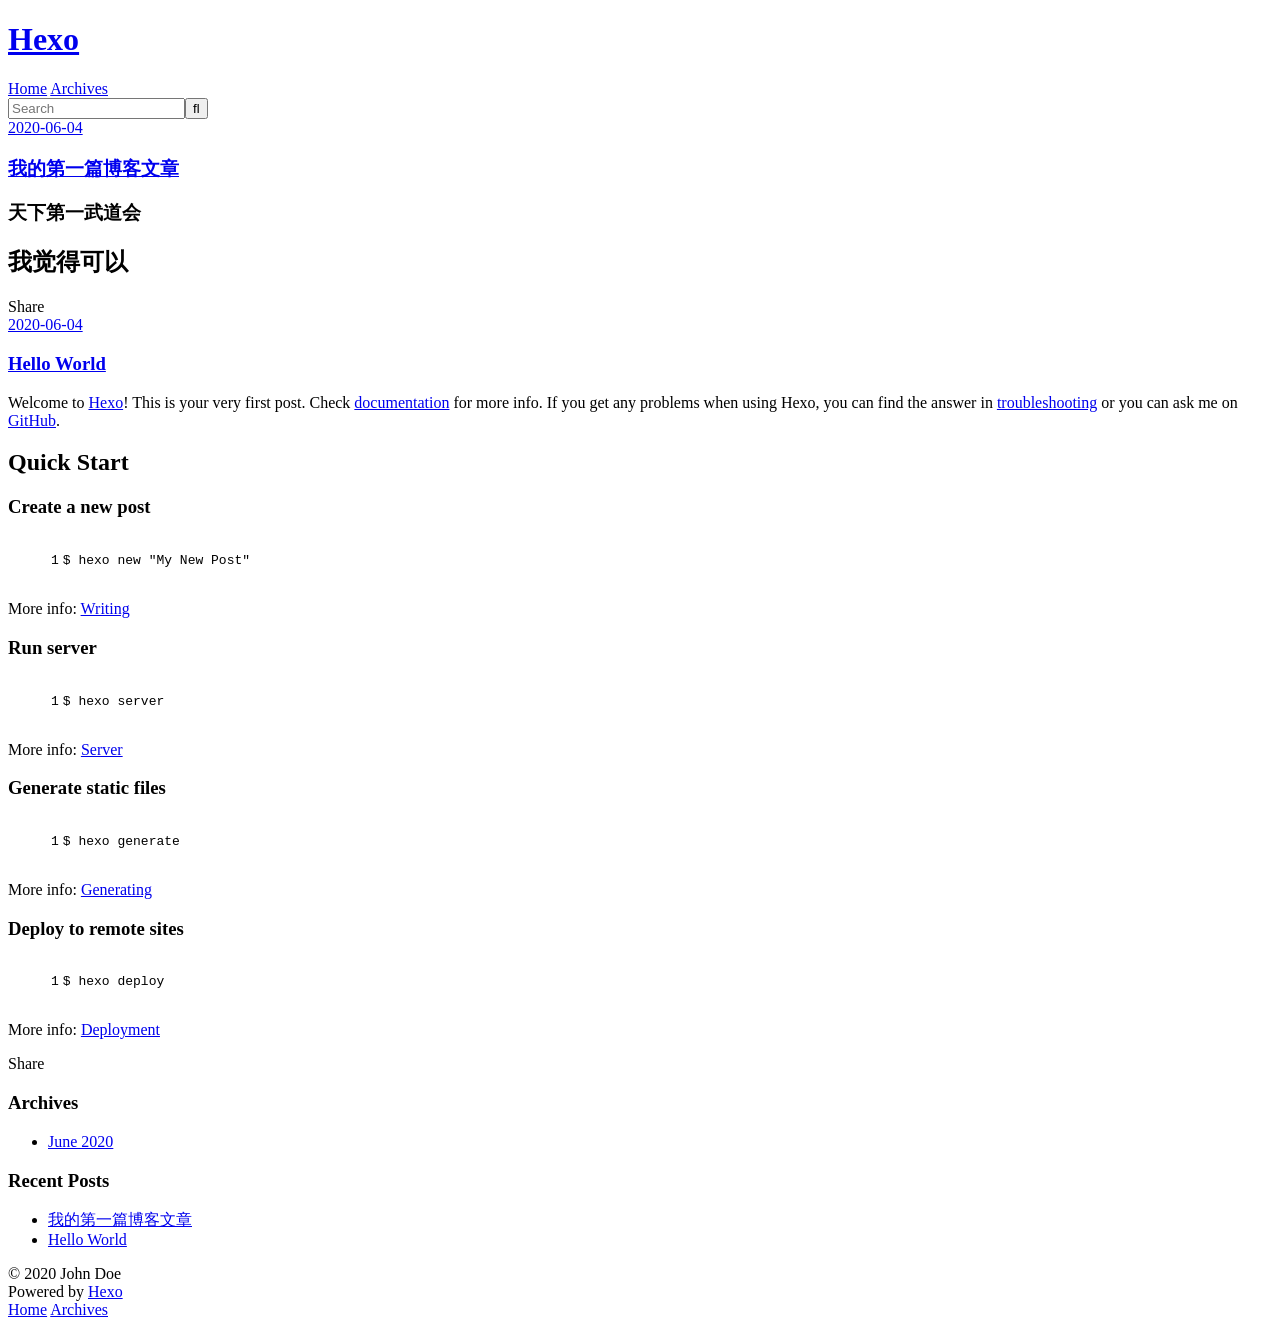
==== index.html @ d15d6da2 "Site updated: 2020-06-04 18:27:49" ====
<!DOCTYPE html>
<html>
<head>
  <meta charset="utf-8">
  

  
  <title>Hexo</title>
  <meta name="viewport" content="width=device-width, initial-scale=1, maximum-scale=1">
  <meta property="og:type" content="website">
<meta property="og:title" content="Hexo">
<meta property="og:url" content="http://yoursite.com/index.html">
<meta property="og:site_name" content="Hexo">
<meta property="og:locale" content="en_US">
<meta property="article:author" content="John Doe">
<meta name="twitter:card" content="summary">
  
    <link rel="alternate" href="/atom.xml" title="Hexo" type="application/atom+xml">
  
  
    <link rel="icon" href="/favicon.png">
  
  
    <link href="//fonts.googleapis.com/css?family=Source+Code+Pro" rel="stylesheet" type="text/css">
  
  
<link rel="stylesheet" href="/css/style.css">

<meta name="generator" content="Hexo 4.2.1"></head>

<body>
  <div id="container">
    <div id="wrap">
      <header id="header">
  <div id="banner"></div>
  <div id="header-outer" class="outer">
    <div id="header-title" class="inner">
      <h1 id="logo-wrap">
        <a href="/" id="logo">Hexo</a>
      </h1>
      
    </div>
    <div id="header-inner" class="inner">
      <nav id="main-nav">
        <a id="main-nav-toggle" class="nav-icon"></a>
        
          <a class="main-nav-link" href="/">Home</a>
        
          <a class="main-nav-link" href="/archives">Archives</a>
        
      </nav>
      <nav id="sub-nav">
        
          <a id="nav-rss-link" class="nav-icon" href="/atom.xml" title="RSS Feed"></a>
        
        <a id="nav-search-btn" class="nav-icon" title="Search"></a>
      </nav>
      <div id="search-form-wrap">
        <form action="//google.com/search" method="get" accept-charset="UTF-8" class="search-form"><input type="search" name="q" class="search-form-input" placeholder="Search"><button type="submit" class="search-form-submit">&#xF002;</button><input type="hidden" name="sitesearch" value="http://yoursite.com"></form>
      </div>
    </div>
  </div>
</header>
      <div class="outer">
        <section id="main">
  
    <article id="post-我的第一篇博客文章" class="article article-type-post" itemscope itemprop="blogPost">
  <div class="article-meta">
    <a href="/2020/06/04/%E6%88%91%E7%9A%84%E7%AC%AC%E4%B8%80%E7%AF%87%E5%8D%9A%E5%AE%A2%E6%96%87%E7%AB%A0/" class="article-date">
  <time datetime="2020-06-04T09:34:56.000Z" itemprop="datePublished">2020-06-04</time>
</a>
    
  </div>
  <div class="article-inner">
    
    
      <header class="article-header">
        
  
    <h1 itemprop="name">
      <a class="article-title" href="/2020/06/04/%E6%88%91%E7%9A%84%E7%AC%AC%E4%B8%80%E7%AF%87%E5%8D%9A%E5%AE%A2%E6%96%87%E7%AB%A0/">我的第一篇博客文章</a>
    </h1>
  

      </header>
    
    <div class="article-entry" itemprop="articleBody">
      
        <h1 id="天下第一武道会"><a href="#天下第一武道会" class="headerlink" title="天下第一武道会"></a>天下第一武道会</h1><h2 id="我觉得可以"><a href="#我觉得可以" class="headerlink" title="我觉得可以"></a>我觉得可以</h2>
      
    </div>
    <footer class="article-footer">
      <a data-url="http://yoursite.com/2020/06/04/%E6%88%91%E7%9A%84%E7%AC%AC%E4%B8%80%E7%AF%87%E5%8D%9A%E5%AE%A2%E6%96%87%E7%AB%A0/" data-id="ckb0mxwdn0001dcvs4l7x3q02" class="article-share-link">Share</a>
      
      
    </footer>
  </div>
  
</article>


  
    <article id="post-hello-world" class="article article-type-post" itemscope itemprop="blogPost">
  <div class="article-meta">
    <a href="/2020/06/04/hello-world/" class="article-date">
  <time datetime="2020-06-04T09:26:59.121Z" itemprop="datePublished">2020-06-04</time>
</a>
    
  </div>
  <div class="article-inner">
    
    
      <header class="article-header">
        
  
    <h1 itemprop="name">
      <a class="article-title" href="/2020/06/04/hello-world/">Hello World</a>
    </h1>
  

      </header>
    
    <div class="article-entry" itemprop="articleBody">
      
        <p>Welcome to <a href="https://hexo.io/" target="_blank" rel="noopener">Hexo</a>! This is your very first post. Check <a href="https://hexo.io/docs/" target="_blank" rel="noopener">documentation</a> for more info. If you get any problems when using Hexo, you can find the answer in <a href="https://hexo.io/docs/troubleshooting.html" target="_blank" rel="noopener">troubleshooting</a> or you can ask me on <a href="https://github.com/hexojs/hexo/issues" target="_blank" rel="noopener">GitHub</a>.</p>
<h2 id="Quick-Start"><a href="#Quick-Start" class="headerlink" title="Quick Start"></a>Quick Start</h2><h3 id="Create-a-new-post"><a href="#Create-a-new-post" class="headerlink" title="Create a new post"></a>Create a new post</h3><figure class="highlight bash"><table><tr><td class="gutter"><pre><span class="line">1</span><br></pre></td><td class="code"><pre><span class="line">$ hexo new <span class="string">"My New Post"</span></span><br></pre></td></tr></table></figure>

<p>More info: <a href="https://hexo.io/docs/writing.html" target="_blank" rel="noopener">Writing</a></p>
<h3 id="Run-server"><a href="#Run-server" class="headerlink" title="Run server"></a>Run server</h3><figure class="highlight bash"><table><tr><td class="gutter"><pre><span class="line">1</span><br></pre></td><td class="code"><pre><span class="line">$ hexo server</span><br></pre></td></tr></table></figure>

<p>More info: <a href="https://hexo.io/docs/server.html" target="_blank" rel="noopener">Server</a></p>
<h3 id="Generate-static-files"><a href="#Generate-static-files" class="headerlink" title="Generate static files"></a>Generate static files</h3><figure class="highlight bash"><table><tr><td class="gutter"><pre><span class="line">1</span><br></pre></td><td class="code"><pre><span class="line">$ hexo generate</span><br></pre></td></tr></table></figure>

<p>More info: <a href="https://hexo.io/docs/generating.html" target="_blank" rel="noopener">Generating</a></p>
<h3 id="Deploy-to-remote-sites"><a href="#Deploy-to-remote-sites" class="headerlink" title="Deploy to remote sites"></a>Deploy to remote sites</h3><figure class="highlight bash"><table><tr><td class="gutter"><pre><span class="line">1</span><br></pre></td><td class="code"><pre><span class="line">$ hexo deploy</span><br></pre></td></tr></table></figure>

<p>More info: <a href="https://hexo.io/docs/one-command-deployment.html" target="_blank" rel="noopener">Deployment</a></p>

      
    </div>
    <footer class="article-footer">
      <a data-url="http://yoursite.com/2020/06/04/hello-world/" data-id="ckb0mxwdi0000dcvsc9i67see" class="article-share-link">Share</a>
      
      
    </footer>
  </div>
  
</article>


  


</section>
        
          <aside id="sidebar">
  
    

  
    

  
    
  
    
  <div class="widget-wrap">
    <h3 class="widget-title">Archives</h3>
    <div class="widget">
      <ul class="archive-list"><li class="archive-list-item"><a class="archive-list-link" href="/archives/2020/06/">June 2020</a></li></ul>
    </div>
  </div>


  
    
  <div class="widget-wrap">
    <h3 class="widget-title">Recent Posts</h3>
    <div class="widget">
      <ul>
        
          <li>
            <a href="/2020/06/04/%E6%88%91%E7%9A%84%E7%AC%AC%E4%B8%80%E7%AF%87%E5%8D%9A%E5%AE%A2%E6%96%87%E7%AB%A0/">我的第一篇博客文章</a>
          </li>
        
          <li>
            <a href="/2020/06/04/hello-world/">Hello World</a>
          </li>
        
      </ul>
    </div>
  </div>

  
</aside>
        
      </div>
      <footer id="footer">
  
  <div class="outer">
    <div id="footer-info" class="inner">
      &copy; 2020 John Doe<br>
      Powered by <a href="http://hexo.io/" target="_blank">Hexo</a>
    </div>
  </div>
</footer>
    </div>
    <nav id="mobile-nav">
  
    <a href="/" class="mobile-nav-link">Home</a>
  
    <a href="/archives" class="mobile-nav-link">Archives</a>
  
</nav>
    

<script src="//ajax.googleapis.com/ajax/libs/jquery/2.0.3/jquery.min.js"></script>


  
<link rel="stylesheet" href="/fancybox/jquery.fancybox.css">

  
<script src="/fancybox/jquery.fancybox.pack.js"></script>




<script src="/js/script.js"></script>




  </div>
</body>
</html>
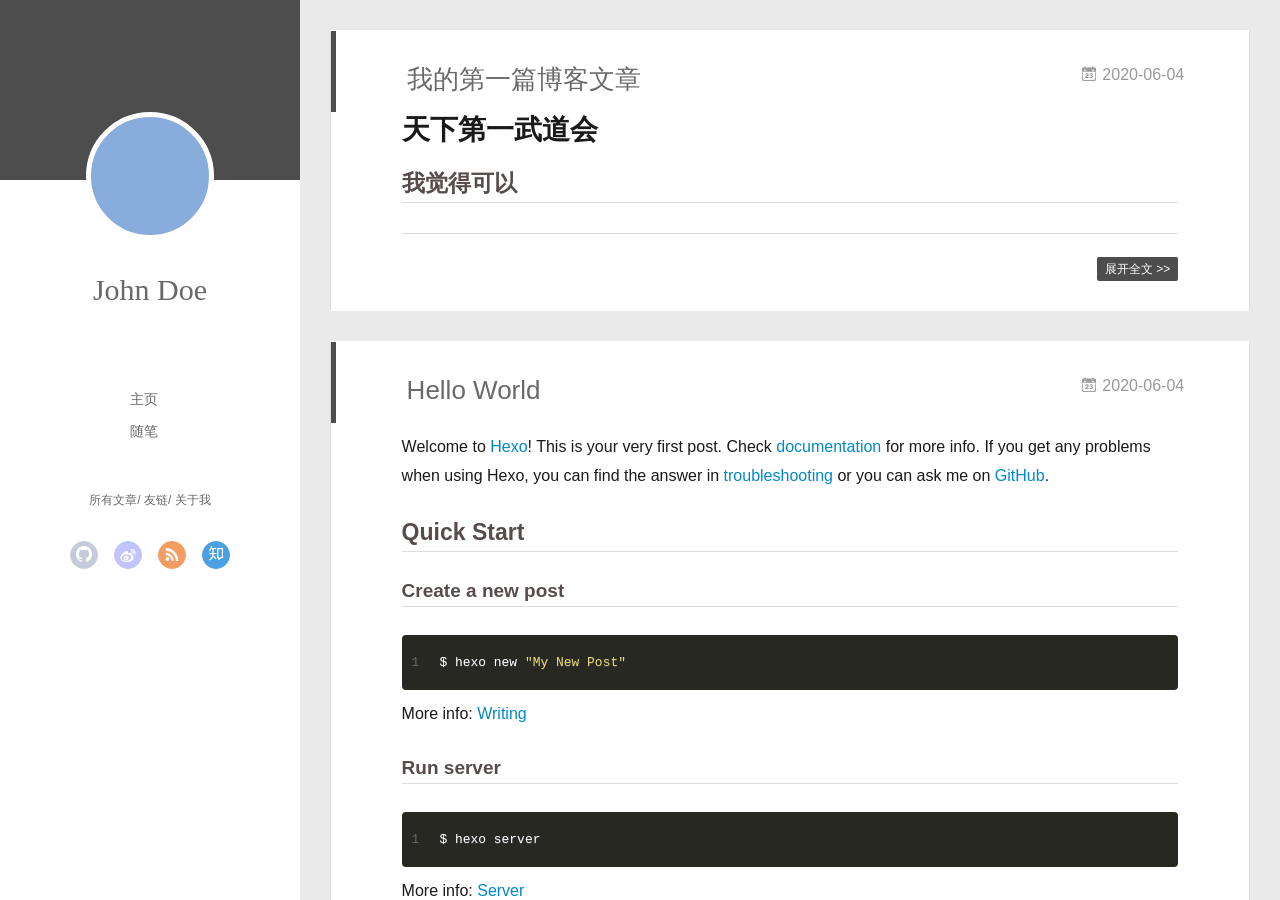
==== commit 0b10a349: "Site updated: 2020-06-04 21:15:07" ====
--- a/index.html
+++ b/index.html
@@ -3,8 +3,9 @@
 <head>
   <meta charset="utf-8">
   
-
-  
+  <meta name="renderer" content="webkit">
+  <meta http-equiv="X-UA-Compatible" content="IE=edge" >
+  <link rel="dns-prefetch" href="http://yoursite.com">
   <title>Hexo</title>
   <meta name="viewport" content="width=device-width, initial-scale=1, maximum-scale=1">
   <meta property="og:type" content="website">
@@ -15,64 +16,144 @@
 <meta property="article:author" content="John Doe">
 <meta name="twitter:card" content="summary">
   
-    <link rel="alternate" href="/atom.xml" title="Hexo" type="application/atom+xml">
+    <link rel="alternative" href="/atom.xml" title="Hexo" type="application/atom+xml">
   
   
     <link rel="icon" href="/favicon.png">
   
-  
-    <link href="//fonts.googleapis.com/css?family=Source+Code+Pro" rel="stylesheet" type="text/css">
-  
-  
-<link rel="stylesheet" href="/css/style.css">
+  <link rel="stylesheet" type="text/css" href="/./main.0cf68a.css">
+  <style type="text/css">
+  
+    #container.show {
+      background: linear-gradient(200deg,#a0cfe4,#e8c37e);
+    }
+  </style>
+  
+
+  
 
 <meta name="generator" content="Hexo 4.2.1"></head>
 
 <body>
-  <div id="container">
-    <div id="wrap">
-      <header id="header">
-  <div id="banner"></div>
-  <div id="header-outer" class="outer">
-    <div id="header-title" class="inner">
-      <h1 id="logo-wrap">
-        <a href="/" id="logo">Hexo</a>
-      </h1>
-      
-    </div>
-    <div id="header-inner" class="inner">
-      <nav id="main-nav">
-        <a id="main-nav-toggle" class="nav-icon"></a>
-        
-          <a class="main-nav-link" href="/">Home</a>
-        
-          <a class="main-nav-link" href="/archives">Archives</a>
-        
-      </nav>
-      <nav id="sub-nav">
-        
-          <a id="nav-rss-link" class="nav-icon" href="/atom.xml" title="RSS Feed"></a>
-        
-        <a id="nav-search-btn" class="nav-icon" title="Search"></a>
-      </nav>
-      <div id="search-form-wrap">
-        <form action="//google.com/search" method="get" accept-charset="UTF-8" class="search-form"><input type="search" name="q" class="search-form-input" placeholder="Search"><button type="submit" class="search-form-submit">&#xF002;</button><input type="hidden" name="sitesearch" value="http://yoursite.com"></form>
-      </div>
-    </div>
-  </div>
-</header>
-      <div class="outer">
-        <section id="main">
-  
-    <article id="post-我的第一篇博客文章" class="article article-type-post" itemscope itemprop="blogPost">
-  <div class="article-meta">
-    <a href="/2020/06/04/%E6%88%91%E7%9A%84%E7%AC%AC%E4%B8%80%E7%AF%87%E5%8D%9A%E5%AE%A2%E6%96%87%E7%AB%A0/" class="article-date">
-  <time datetime="2020-06-04T09:34:56.000Z" itemprop="datePublished">2020-06-04</time>
-</a>
-    
-  </div>
+  <div id="container" q-class="show:isCtnShow">
+    <canvas id="anm-canvas" class="anm-canvas"></canvas>
+    <div class="left-col" q-class="show:isShow">
+      
+<div class="overlay" style="background: #4d4d4d"></div>
+<div class="intrude-less">
+	<header id="header" class="inner">
+		<a href="/" class="profilepic">
+			<img src="" class="js-avatar">
+		</a>
+		<hgroup>
+		  <h1 class="header-author"><a href="/">John Doe</a></h1>
+		</hgroup>
+		
+
+		<nav class="header-menu">
+			<ul>
+			
+				<li><a href="/">主页</a></li>
+	        
+				<li><a href="/tags/%E9%9A%8F%E7%AC%94/">随笔</a></li>
+	        
+			</ul>
+		</nav>
+		<nav class="header-smart-menu">
+    		
+    			
+    			<a q-on="click: openSlider(e, 'innerArchive')" href="javascript:void(0)">所有文章</a>
+    			
+            
+    			
+    			<a q-on="click: openSlider(e, 'friends')" href="javascript:void(0)">友链</a>
+    			
+            
+    			
+    			<a q-on="click: openSlider(e, 'aboutme')" href="javascript:void(0)">关于我</a>
+    			
+            
+		</nav>
+		<nav class="header-nav">
+			<div class="social">
+				
+					<a class="github" target="_blank" href="#" title="github"><i class="icon-github"></i></a>
+		        
+					<a class="weibo" target="_blank" href="#" title="weibo"><i class="icon-weibo"></i></a>
+		        
+					<a class="rss" target="_blank" href="#" title="rss"><i class="icon-rss"></i></a>
+		        
+					<a class="zhihu" target="_blank" href="#" title="zhihu"><i class="icon-zhihu"></i></a>
+		        
+			</div>
+		</nav>
+	</header>		
+</div>
+
+    </div>
+    <div class="mid-col" q-class="show:isShow,hide:isShow|isFalse">
+      
+<nav id="mobile-nav">
+  	<div class="overlay js-overlay" style="background: #4d4d4d"></div>
+	<div class="btnctn js-mobile-btnctn">
+  		<div class="slider-trigger list" q-on="click: openSlider(e)"><i class="icon icon-sort"></i></div>
+	</div>
+	<div class="intrude-less">
+		<header id="header" class="inner">
+			<div class="profilepic">
+				<img src="" class="js-avatar">
+			</div>
+			<hgroup>
+			  <h1 class="header-author js-header-author">John Doe</h1>
+			</hgroup>
+			
+			
+			
+				
+			
+				
+			
+			
+			
+			<nav class="header-nav">
+				<div class="social">
+					
+						<a class="github" target="_blank" href="#" title="github"><i class="icon-github"></i></a>
+			        
+						<a class="weibo" target="_blank" href="#" title="weibo"><i class="icon-weibo"></i></a>
+			        
+						<a class="rss" target="_blank" href="#" title="rss"><i class="icon-rss"></i></a>
+			        
+						<a class="zhihu" target="_blank" href="#" title="zhihu"><i class="icon-zhihu"></i></a>
+			        
+				</div>
+			</nav>
+
+			<nav class="header-menu js-header-menu">
+				<ul style="width: 50%">
+				
+				
+					<li style="width: 50%"><a href="/">主页</a></li>
+		        
+					<li style="width: 50%"><a href="/tags/%E9%9A%8F%E7%AC%94/">随笔</a></li>
+		        
+				</ul>
+			</nav>
+		</header>				
+	</div>
+	<div class="mobile-mask" style="display:none" q-show="isShow"></div>
+</nav>
+
+      <div id="wrapper" class="body-wrap">
+        <div class="menu-l">
+          <div class="canvas-wrap">
+            <canvas data-colors="#eaeaea" data-sectionHeight="100" data-contentId="js-content" id="myCanvas1" class="anm-canvas"></canvas>
+          </div>
+          <div id="js-content" class="content-ll">
+            
+  
+    <article id="post-我的第一篇博客文章" class="article article-type-post  article-index" itemscope itemprop="blogPost">
   <div class="article-inner">
-    
     
       <header class="article-header">
         
@@ -82,33 +163,59 @@
     </h1>
   
 
+        
+        <a href="/2020/06/04/%E6%88%91%E7%9A%84%E7%AC%AC%E4%B8%80%E7%AF%87%E5%8D%9A%E5%AE%A2%E6%96%87%E7%AB%A0/" class="archive-article-date">
+  	<time datetime="2020-06-04T09:34:56.000Z" itemprop="datePublished"><i class="icon-calendar icon"></i>2020-06-04</time>
+</a>
+        
       </header>
     
     <div class="article-entry" itemprop="articleBody">
       
         <h1 id="天下第一武道会"><a href="#天下第一武道会" class="headerlink" title="天下第一武道会"></a>天下第一武道会</h1><h2 id="我觉得可以"><a href="#我觉得可以" class="headerlink" title="我觉得可以"></a>我觉得可以</h2>
       
-    </div>
-    <footer class="article-footer">
-      <a data-url="http://yoursite.com/2020/06/04/%E6%88%91%E7%9A%84%E7%AC%AC%E4%B8%80%E7%AF%87%E5%8D%9A%E5%AE%A2%E6%96%87%E7%AB%A0/" data-id="ckb0mxwdn0001dcvs4l7x3q02" class="article-share-link">Share</a>
-      
-      
-    </footer>
+
+      
+    </div>
+    <div class="article-info article-info-index">
+      
+      
+      
+
+      
+        <p class="article-more-link">
+          <a class="article-more-a" href="/2020/06/04/%E6%88%91%E7%9A%84%E7%AC%AC%E4%B8%80%E7%AF%87%E5%8D%9A%E5%AE%A2%E6%96%87%E7%AB%A0/">展开全文 >></a>
+        </p>
+      
+
+      
+      <div class="clearfix"></div>
+    </div>
   </div>
-  
 </article>
 
-
-  
-    <article id="post-hello-world" class="article article-type-post" itemscope itemprop="blogPost">
-  <div class="article-meta">
-    <a href="/2020/06/04/hello-world/" class="article-date">
-  <time datetime="2020-06-04T09:26:59.121Z" itemprop="datePublished">2020-06-04</time>
-</a>
-    
-  </div>
+<aside class="wrap-side-operation">
+    <div class="mod-side-operation">
+        
+        <div class="jump-container" id="js-jump-container" style="display:none;">
+            <a href="javascript:void(0)" class="mod-side-operation__jump-to-top">
+                <i class="icon-font icon-back"></i>
+            </a>
+            <div id="js-jump-plan-container" class="jump-plan-container" style="top: -11px;">
+                <i class="icon-font icon-plane jump-plane"></i>
+            </div>
+        </div>
+        
+        
+    </div>
+</aside>
+
+
+
+
+  
+    <article id="post-hello-world" class="article article-type-post  article-index" itemscope itemprop="blogPost">
   <div class="article-inner">
-    
     
       <header class="article-header">
         
@@ -118,6 +225,11 @@
     </h1>
   
 
+        
+        <a href="/2020/06/04/hello-world/" class="archive-article-date">
+  	<time datetime="2020-06-04T09:26:59.121Z" itemprop="datePublished"><i class="icon-calendar icon"></i>2020-06-04</time>
+</a>
+        
       </header>
     
     <div class="article-entry" itemprop="articleBody">
@@ -137,100 +249,292 @@
 <p>More info: <a href="https://hexo.io/docs/one-command-deployment.html" target="_blank" rel="noopener">Deployment</a></p>
 
       
-    </div>
-    <footer class="article-footer">
-      <a data-url="http://yoursite.com/2020/06/04/hello-world/" data-id="ckb0mxwdi0000dcvsc9i67see" class="article-share-link">Share</a>
-      
-      
-    </footer>
+
+      
+    </div>
+    <div class="article-info article-info-index">
+      
+      
+      
+
+      
+        <p class="article-more-link">
+          <a class="article-more-a" href="/2020/06/04/hello-world/">展开全文 >></a>
+        </p>
+      
+
+      
+      <div class="clearfix"></div>
+    </div>
   </div>
-  
 </article>
 
-
-  
-
-
-</section>
-        
-          <aside id="sidebar">
-  
-    
-
-  
-    
-
-  
-    
-  
-    
-  <div class="widget-wrap">
-    <h3 class="widget-title">Archives</h3>
-    <div class="widget">
-      <ul class="archive-list"><li class="archive-list-item"><a class="archive-list-link" href="/archives/2020/06/">June 2020</a></li></ul>
-    </div>
-  </div>
-
-
-  
-    
-  <div class="widget-wrap">
-    <h3 class="widget-title">Recent Posts</h3>
-    <div class="widget">
-      <ul>
-        
-          <li>
-            <a href="/2020/06/04/%E6%88%91%E7%9A%84%E7%AC%AC%E4%B8%80%E7%AF%87%E5%8D%9A%E5%AE%A2%E6%96%87%E7%AB%A0/">我的第一篇博客文章</a>
-          </li>
-        
-          <li>
-            <a href="/2020/06/04/hello-world/">Hello World</a>
-          </li>
-        
-      </ul>
-    </div>
-  </div>
-
-  
+<aside class="wrap-side-operation">
+    <div class="mod-side-operation">
+        
+        <div class="jump-container" id="js-jump-container" style="display:none;">
+            <a href="javascript:void(0)" class="mod-side-operation__jump-to-top">
+                <i class="icon-font icon-back"></i>
+            </a>
+            <div id="js-jump-plan-container" class="jump-plan-container" style="top: -11px;">
+                <i class="icon-font icon-plane jump-plane"></i>
+            </div>
+        </div>
+        
+        
+    </div>
 </aside>
-        
+
+
+
+
+  
+  
+
+
+          </div>
+        </div>
       </div>
       <footer id="footer">
-  
   <div class="outer">
-    <div id="footer-info" class="inner">
-      &copy; 2020 John Doe<br>
-      Powered by <a href="http://hexo.io/" target="_blank">Hexo</a>
+    <div id="footer-info">
+    	<div class="footer-left">
+    		&copy; 2020 John Doe
+    	</div>
+      	<div class="footer-right">
+      		<a href="http://hexo.io/" target="_blank">Hexo</a>  Theme <a href="https://github.com/litten/hexo-theme-yilia" target="_blank">Yilia</a> by Litten
+      	</div>
     </div>
   </div>
 </footer>
     </div>
-    <nav id="mobile-nav">
-  
-    <a href="/" class="mobile-nav-link">Home</a>
-  
-    <a href="/archives" class="mobile-nav-link">Archives</a>
-  
-</nav>
-    
-
-<script src="//ajax.googleapis.com/ajax/libs/jquery/2.0.3/jquery.min.js"></script>
-
-
-  
-<link rel="stylesheet" href="/fancybox/jquery.fancybox.css">
-
-  
-<script src="/fancybox/jquery.fancybox.pack.js"></script>
-
-
-
-
-<script src="/js/script.js"></script>
-
-
-
-
+    <script>
+	var yiliaConfig = {
+		mathjax: false,
+		isHome: true,
+		isPost: false,
+		isArchive: false,
+		isTag: false,
+		isCategory: false,
+		open_in_new: false,
+		toc_hide_index: true,
+		root: "/",
+		innerArchive: true,
+		showTags: false
+	}
+</script>
+
+<script>!function(t){function n(e){if(r[e])return r[e].exports;var i=r[e]={exports:{},id:e,loaded:!1};return t[e].call(i.exports,i,i.exports,n),i.loaded=!0,i.exports}var r={};n.m=t,n.c=r,n.p="./",n(0)}([function(t,n,r){r(195),t.exports=r(191)},function(t,n,r){var e=r(3),i=r(52),o=r(27),u=r(28),c=r(53),f="prototype",a=function(t,n,r){var s,l,h,v,p=t&a.F,d=t&a.G,y=t&a.S,g=t&a.P,b=t&a.B,m=d?e:y?e[n]||(e[n]={}):(e[n]||{})[f],x=d?i:i[n]||(i[n]={}),w=x[f]||(x[f]={});d&&(r=n);for(s in r)l=!p&&m&&void 0!==m[s],h=(l?m:r)[s],v=b&&l?c(h,e):g&&"function"==typeof h?c(Function.call,h):h,m&&u(m,s,h,t&a.U),x[s]!=h&&o(x,s,v),g&&w[s]!=h&&(w[s]=h)};e.core=i,a.F=1,a.G=2,a.S=4,a.P=8,a.B=16,a.W=32,a.U=64,a.R=128,t.exports=a},function(t,n,r){var e=r(6);t.exports=function(t){if(!e(t))throw TypeError(t+" is not an object!");return t}},function(t,n){var r=t.exports="undefined"!=typeof window&&window.Math==Math?window:"undefined"!=typeof self&&self.Math==Math?self:Function("return this")();"number"==typeof __g&&(__g=r)},function(t,n){t.exports=function(t){try{return!!t()}catch(t){return!0}}},function(t,n){var r=t.exports="undefined"!=typeof window&&window.Math==Math?window:"undefined"!=typeof self&&self.Math==Math?self:Function("return this")();"number"==typeof __g&&(__g=r)},function(t,n){t.exports=function(t){return"object"==typeof t?null!==t:"function"==typeof t}},function(t,n,r){var e=r(126)("wks"),i=r(76),o=r(3).Symbol,u="function"==typeof o;(t.exports=function(t){return e[t]||(e[t]=u&&o[t]||(u?o:i)("Symbol."+t))}).store=e},function(t,n){var r={}.hasOwnProperty;t.exports=function(t,n){return r.call(t,n)}},function(t,n,r){var e=r(94),i=r(33);t.exports=function(t){return e(i(t))}},function(t,n,r){t.exports=!r(4)(function(){return 7!=Object.defineProperty({},"a",{get:function(){return 7}}).a})},function(t,n,r){var e=r(2),i=r(167),o=r(50),u=Object.defineProperty;n.f=r(10)?Object.defineProperty:function(t,n,r){if(e(t),n=o(n,!0),e(r),i)try{return u(t,n,r)}catch(t){}if("get"in r||"set"in r)throw TypeError("Accessors not supported!");return"value"in r&&(t[n]=r.value),t}},function(t,n,r){t.exports=!r(18)(function(){return 7!=Object.defineProperty({},"a",{get:function(){return 7}}).a})},function(t,n,r){var e=r(14),i=r(22);t.exports=r(12)?function(t,n,r){return e.f(t,n,i(1,r))}:function(t,n,r){return t[n]=r,t}},function(t,n,r){var e=r(20),i=r(58),o=r(42),u=Object.defineProperty;n.f=r(12)?Object.defineProperty:function(t,n,r){if(e(t),n=o(n,!0),e(r),i)try{return u(t,n,r)}catch(t){}if("get"in r||"set"in r)throw TypeError("Accessors not supported!");return"value"in r&&(t[n]=r.value),t}},function(t,n,r){var e=r(40)("wks"),i=r(23),o=r(5).Symbol,u="function"==typeof o;(t.exports=function(t){return e[t]||(e[t]=u&&o[t]||(u?o:i)("Symbol."+t))}).store=e},function(t,n,r){var e=r(67),i=Math.min;t.exports=function(t){return t>0?i(e(t),9007199254740991):0}},function(t,n,r){var e=r(46);t.exports=function(t){return Object(e(t))}},function(t,n){t.exports=function(t){try{return!!t()}catch(t){return!0}}},function(t,n,r){var e=r(63),i=r(34);t.exports=Object.keys||function(t){return e(t,i)}},function(t,n,r){var e=r(21);t.exports=function(t){if(!e(t))throw TypeError(t+" is not an object!");return t}},function(t,n){t.exports=function(t){return"object"==typeof t?null!==t:"function"==typeof t}},function(t,n){t.exports=function(t,n){return{enumerable:!(1&t),configurable:!(2&t),writable:!(4&t),value:n}}},function(t,n){var r=0,e=Math.random();t.exports=function(t){return"Symbol(".concat(void 0===t?"":t,")_",(++r+e).toString(36))}},function(t,n){var r={}.hasOwnProperty;t.exports=function(t,n){return r.call(t,n)}},function(t,n){var r=t.exports={version:"2.4.0"};"number"==typeof __e&&(__e=r)},function(t,n){t.exports=function(t){if("function"!=typeof t)throw TypeError(t+" is not a function!");return t}},function(t,n,r){var e=r(11),i=r(66);t.exports=r(10)?function(t,n,r){return e.f(t,n,i(1,r))}:function(t,n,r){return t[n]=r,t}},function(t,n,r){var e=r(3),i=r(27),o=r(24),u=r(76)("src"),c="toString",f=Function[c],a=(""+f).split(c);r(52).inspectSource=function(t){return f.call(t)},(t.exports=function(t,n,r,c){var f="function"==typeof r;f&&(o(r,"name")||i(r,"name",n)),t[n]!==r&&(f&&(o(r,u)||i(r,u,t[n]?""+t[n]:a.join(String(n)))),t===e?t[n]=r:c?t[n]?t[n]=r:i(t,n,r):(delete t[n],i(t,n,r)))})(Function.prototype,c,function(){return"function"==typeof this&&this[u]||f.call(this)})},function(t,n,r){var e=r(1),i=r(4),o=r(46),u=function(t,n,r,e){var i=String(o(t)),u="<"+n;return""!==r&&(u+=" "+r+'="'+String(e).replace(/"/g,"&quot;")+'"'),u+">"+i+"</"+n+">"};t.exports=function(t,n){var r={};r[t]=n(u),e(e.P+e.F*i(function(){var n=""[t]('"');return n!==n.toLowerCase()||n.split('"').length>3}),"String",r)}},function(t,n,r){var e=r(115),i=r(46);t.exports=function(t){return e(i(t))}},function(t,n,r){var e=r(116),i=r(66),o=r(30),u=r(50),c=r(24),f=r(167),a=Object.getOwnPropertyDescriptor;n.f=r(10)?a:function(t,n){if(t=o(t),n=u(n,!0),f)try{return a(t,n)}catch(t){}if(c(t,n))return i(!e.f.call(t,n),t[n])}},function(t,n,r){var e=r(24),i=r(17),o=r(145)("IE_PROTO"),u=Object.prototype;t.exports=Object.getPrototypeOf||function(t){return t=i(t),e(t,o)?t[o]:"function"==typeof t.constructor&&t instanceof t.constructor?t.constructor.prototype:t instanceof Object?u:null}},function(t,n){t.exports=function(t){if(void 0==t)throw TypeError("Can't call method on  "+t);return t}},function(t,n){t.exports="constructor,hasOwnProperty,isPrototypeOf,propertyIsEnumerable,toLocaleString,toString,valueOf".split(",")},function(t,n){t.exports={}},function(t,n){t.exports=!0},function(t,n){n.f={}.propertyIsEnumerable},function(t,n,r){var e=r(14).f,i=r(8),o=r(15)("toStringTag");t.exports=function(t,n,r){t&&!i(t=r?t:t.prototype,o)&&e(t,o,{configurable:!0,value:n})}},function(t,n,r){var e=r(40)("keys"),i=r(23);t.exports=function(t){return e[t]||(e[t]=i(t))}},function(t,n,r){var e=r(5),i="__core-js_shared__",o=e[i]||(e[i]={});t.exports=function(t){return o[t]||(o[t]={})}},function(t,n){var r=Math.ceil,e=Math.floor;t.exports=function(t){return isNaN(t=+t)?0:(t>0?e:r)(t)}},function(t,n,r){var e=r(21);t.exports=function(t,n){if(!e(t))return t;var r,i;if(n&&"function"==typeof(r=t.toString)&&!e(i=r.call(t)))return i;if("function"==typeof(r=t.valueOf)&&!e(i=r.call(t)))return i;if(!n&&"function"==typeof(r=t.toString)&&!e(i=r.call(t)))return i;throw TypeError("Can't convert object to primitive value")}},function(t,n,r){var e=r(5),i=r(25),o=r(36),u=r(44),c=r(14).f;t.exports=function(t){var n=i.Symbol||(i.Symbol=o?{}:e.Symbol||{});"_"==t.charAt(0)||t in n||c(n,t,{value:u.f(t)})}},function(t,n,r){n.f=r(15)},function(t,n){var r={}.toString;t.exports=function(t){return r.call(t).slice(8,-1)}},function(t,n){t.exports=function(t){if(void 0==t)throw TypeError("Can't call method on  "+t);return t}},function(t,n,r){var e=r(4);t.exports=function(t,n){return!!t&&e(function(){n?t.call(null,function(){},1):t.call(null)})}},function(t,n,r){var e=r(53),i=r(115),o=r(17),u=r(16),c=r(203);t.exports=function(t,n){var r=1==t,f=2==t,a=3==t,s=4==t,l=6==t,h=5==t||l,v=n||c;return function(n,c,p){for(var d,y,g=o(n),b=i(g),m=e(c,p,3),x=u(b.length),w=0,S=r?v(n,x):f?v(n,0):void 0;x>w;w++)if((h||w in b)&&(d=b[w],y=m(d,w,g),t))if(r)S[w]=y;else if(y)switch(t){case 3:return!0;case 5:return d;case 6:return w;case 2:S.push(d)}else if(s)return!1;return l?-1:a||s?s:S}}},function(t,n,r){var e=r(1),i=r(52),o=r(4);t.exports=function(t,n){var r=(i.Object||{})[t]||Object[t],u={};u[t]=n(r),e(e.S+e.F*o(function(){r(1)}),"Object",u)}},function(t,n,r){var e=r(6);t.exports=function(t,n){if(!e(t))return t;var r,i;if(n&&"function"==typeof(r=t.toString)&&!e(i=r.call(t)))return i;if("function"==typeof(r=t.valueOf)&&!e(i=r.call(t)))return i;if(!n&&"function"==typeof(r=t.toString)&&!e(i=r.call(t)))return i;throw TypeError("Can't convert object to primitive value")}},function(t,n,r){var e=r(5),i=r(25),o=r(91),u=r(13),c="prototype",f=function(t,n,r){var a,s,l,h=t&f.F,v=t&f.G,p=t&f.S,d=t&f.P,y=t&f.B,g=t&f.W,b=v?i:i[n]||(i[n]={}),m=b[c],x=v?e:p?e[n]:(e[n]||{})[c];v&&(r=n);for(a in r)(s=!h&&x&&void 0!==x[a])&&a in b||(l=s?x[a]:r[a],b[a]=v&&"function"!=typeof x[a]?r[a]:y&&s?o(l,e):g&&x[a]==l?function(t){var n=function(n,r,e){if(this instanceof t){switch(arguments.length){case 0:return new t;case 1:return new t(n);case 2:return new t(n,r)}return new t(n,r,e)}return t.apply(this,arguments)};return n[c]=t[c],n}(l):d&&"function"==typeof l?o(Function.call,l):l,d&&((b.virtual||(b.virtual={}))[a]=l,t&f.R&&m&&!m[a]&&u(m,a,l)))};f.F=1,f.G=2,f.S=4,f.P=8,f.B=16,f.W=32,f.U=64,f.R=128,t.exports=f},function(t,n){var r=t.exports={version:"2.4.0"};"number"==typeof __e&&(__e=r)},function(t,n,r){var e=r(26);t.exports=function(t,n,r){if(e(t),void 0===n)return t;switch(r){case 1:return function(r){return t.call(n,r)};case 2:return function(r,e){return t.call(n,r,e)};case 3:return function(r,e,i){return t.call(n,r,e,i)}}return function(){return t.apply(n,arguments)}}},function(t,n,r){var e=r(183),i=r(1),o=r(126)("metadata"),u=o.store||(o.store=new(r(186))),c=function(t,n,r){var i=u.get(t);if(!i){if(!r)return;u.set(t,i=new e)}var o=i.get(n);if(!o){if(!r)return;i.set(n,o=new e)}return o},f=function(t,n,r){var e=c(n,r,!1);return void 0!==e&&e.has(t)},a=function(t,n,r){var e=c(n,r,!1);return void 0===e?void 0:e.get(t)},s=function(t,n,r,e){c(r,e,!0).set(t,n)},l=function(t,n){var r=c(t,n,!1),e=[];return r&&r.forEach(function(t,n){e.push(n)}),e},h=function(t){return void 0===t||"symbol"==typeof t?t:String(t)},v=function(t){i(i.S,"Reflect",t)};t.exports={store:u,map:c,has:f,get:a,set:s,keys:l,key:h,exp:v}},function(t,n,r){"use strict";if(r(10)){var e=r(69),i=r(3),o=r(4),u=r(1),c=r(127),f=r(152),a=r(53),s=r(68),l=r(66),h=r(27),v=r(73),p=r(67),d=r(16),y=r(75),g=r(50),b=r(24),m=r(180),x=r(114),w=r(6),S=r(17),_=r(137),O=r(70),E=r(32),P=r(71).f,j=r(154),F=r(76),M=r(7),A=r(48),N=r(117),T=r(146),I=r(155),k=r(80),L=r(123),R=r(74),C=r(130),D=r(160),U=r(11),W=r(31),G=U.f,B=W.f,V=i.RangeError,z=i.TypeError,q=i.Uint8Array,K="ArrayBuffer",J="Shared"+K,Y="BYTES_PER_ELEMENT",H="prototype",$=Array[H],X=f.ArrayBuffer,Q=f.DataView,Z=A(0),tt=A(2),nt=A(3),rt=A(4),et=A(5),it=A(6),ot=N(!0),ut=N(!1),ct=I.values,ft=I.keys,at=I.entries,st=$.lastIndexOf,lt=$.reduce,ht=$.reduceRight,vt=$.join,pt=$.sort,dt=$.slice,yt=$.toString,gt=$.toLocaleString,bt=M("iterator"),mt=M("toStringTag"),xt=F("typed_constructor"),wt=F("def_constructor"),St=c.CONSTR,_t=c.TYPED,Ot=c.VIEW,Et="Wrong length!",Pt=A(1,function(t,n){return Tt(T(t,t[wt]),n)}),jt=o(function(){return 1===new q(new Uint16Array([1]).buffer)[0]}),Ft=!!q&&!!q[H].set&&o(function(){new q(1).set({})}),Mt=function(t,n){if(void 0===t)throw z(Et);var r=+t,e=d(t);if(n&&!m(r,e))throw V(Et);return e},At=function(t,n){var r=p(t);if(r<0||r%n)throw V("Wrong offset!");return r},Nt=function(t){if(w(t)&&_t in t)return t;throw z(t+" is not a typed array!")},Tt=function(t,n){if(!(w(t)&&xt in t))throw z("It is not a typed array constructor!");return new t(n)},It=function(t,n){return kt(T(t,t[wt]),n)},kt=function(t,n){for(var r=0,e=n.length,i=Tt(t,e);e>r;)i[r]=n[r++];return i},Lt=function(t,n,r){G(t,n,{get:function(){return this._d[r]}})},Rt=function(t){var n,r,e,i,o,u,c=S(t),f=arguments.length,s=f>1?arguments[1]:void 0,l=void 0!==s,h=j(c);if(void 0!=h&&!_(h)){for(u=h.call(c),e=[],n=0;!(o=u.next()).done;n++)e.push(o.value);c=e}for(l&&f>2&&(s=a(s,arguments[2],2)),n=0,r=d(c.length),i=Tt(this,r);r>n;n++)i[n]=l?s(c[n],n):c[n];return i},Ct=function(){for(var t=0,n=arguments.length,r=Tt(this,n);n>t;)r[t]=arguments[t++];return r},Dt=!!q&&o(function(){gt.call(new q(1))}),Ut=function(){return gt.apply(Dt?dt.call(Nt(this)):Nt(this),arguments)},Wt={copyWithin:function(t,n){return D.call(Nt(this),t,n,arguments.length>2?arguments[2]:void 0)},every:function(t){return rt(Nt(this),t,arguments.length>1?arguments[1]:void 0)},fill:function(t){return C.apply(Nt(this),arguments)},filter:function(t){return It(this,tt(Nt(this),t,arguments.length>1?arguments[1]:void 0))},find:function(t){return et(Nt(this),t,arguments.length>1?arguments[1]:void 0)},findIndex:function(t){return it(Nt(this),t,arguments.length>1?arguments[1]:void 0)},forEach:function(t){Z(Nt(this),t,arguments.length>1?arguments[1]:void 0)},indexOf:function(t){return ut(Nt(this),t,arguments.length>1?arguments[1]:void 0)},includes:function(t){return ot(Nt(this),t,arguments.length>1?arguments[1]:void 0)},join:function(t){return vt.apply(Nt(this),arguments)},lastIndexOf:function(t){return st.apply(Nt(this),arguments)},map:function(t){return Pt(Nt(this),t,arguments.length>1?arguments[1]:void 0)},reduce:function(t){return lt.apply(Nt(this),arguments)},reduceRight:function(t){return ht.apply(Nt(this),arguments)},reverse:function(){for(var t,n=this,r=Nt(n).length,e=Math.floor(r/2),i=0;i<e;)t=n[i],n[i++]=n[--r],n[r]=t;return n},some:function(t){return nt(Nt(this),t,arguments.length>1?arguments[1]:void 0)},sort:function(t){return pt.call(Nt(this),t)},subarray:function(t,n){var r=Nt(this),e=r.length,i=y(t,e);return new(T(r,r[wt]))(r.buffer,r.byteOffset+i*r.BYTES_PER_ELEMENT,d((void 0===n?e:y(n,e))-i))}},Gt=function(t,n){return It(this,dt.call(Nt(this),t,n))},Bt=function(t){Nt(this);var n=At(arguments[1],1),r=this.length,e=S(t),i=d(e.length),o=0;if(i+n>r)throw V(Et);for(;o<i;)this[n+o]=e[o++]},Vt={entries:function(){return at.call(Nt(this))},keys:function(){return ft.call(Nt(this))},values:function(){return ct.call(Nt(this))}},zt=function(t,n){return w(t)&&t[_t]&&"symbol"!=typeof n&&n in t&&String(+n)==String(n)},qt=function(t,n){return zt(t,n=g(n,!0))?l(2,t[n]):B(t,n)},Kt=function(t,n,r){return!(zt(t,n=g(n,!0))&&w(r)&&b(r,"value"))||b(r,"get")||b(r,"set")||r.configurable||b(r,"writable")&&!r.writable||b(r,"enumerable")&&!r.enumerable?G(t,n,r):(t[n]=r.value,t)};St||(W.f=qt,U.f=Kt),u(u.S+u.F*!St,"Object",{getOwnPropertyDescriptor:qt,defineProperty:Kt}),o(function(){yt.call({})})&&(yt=gt=function(){return vt.call(this)});var Jt=v({},Wt);v(Jt,Vt),h(Jt,bt,Vt.values),v(Jt,{slice:Gt,set:Bt,constructor:function(){},toString:yt,toLocaleString:Ut}),Lt(Jt,"buffer","b"),Lt(Jt,"byteOffset","o"),Lt(Jt,"byteLength","l"),Lt(Jt,"length","e"),G(Jt,mt,{get:function(){return this[_t]}}),t.exports=function(t,n,r,f){f=!!f;var a=t+(f?"Clamped":"")+"Array",l="Uint8Array"!=a,v="get"+t,p="set"+t,y=i[a],g=y||{},b=y&&E(y),m=!y||!c.ABV,S={},_=y&&y[H],j=function(t,r){var e=t._d;return e.v[v](r*n+e.o,jt)},F=function(t,r,e){var i=t._d;f&&(e=(e=Math.round(e))<0?0:e>255?255:255&e),i.v[p](r*n+i.o,e,jt)},M=function(t,n){G(t,n,{get:function(){return j(this,n)},set:function(t){return F(this,n,t)},enumerable:!0})};m?(y=r(function(t,r,e,i){s(t,y,a,"_d");var o,u,c,f,l=0,v=0;if(w(r)){if(!(r instanceof X||(f=x(r))==K||f==J))return _t in r?kt(y,r):Rt.call(y,r);o=r,v=At(e,n);var p=r.byteLength;if(void 0===i){if(p%n)throw V(Et);if((u=p-v)<0)throw V(Et)}else if((u=d(i)*n)+v>p)throw V(Et);c=u/n}else c=Mt(r,!0),u=c*n,o=new X(u);for(h(t,"_d",{b:o,o:v,l:u,e:c,v:new Q(o)});l<c;)M(t,l++)}),_=y[H]=O(Jt),h(_,"constructor",y)):L(function(t){new y(null),new y(t)},!0)||(y=r(function(t,r,e,i){s(t,y,a);var o;return w(r)?r instanceof X||(o=x(r))==K||o==J?void 0!==i?new g(r,At(e,n),i):void 0!==e?new g(r,At(e,n)):new g(r):_t in r?kt(y,r):Rt.call(y,r):new g(Mt(r,l))}),Z(b!==Function.prototype?P(g).concat(P(b)):P(g),function(t){t in y||h(y,t,g[t])}),y[H]=_,e||(_.constructor=y));var A=_[bt],N=!!A&&("values"==A.name||void 0==A.name),T=Vt.values;h(y,xt,!0),h(_,_t,a),h(_,Ot,!0),h(_,wt,y),(f?new y(1)[mt]==a:mt in _)||G(_,mt,{get:function(){return a}}),S[a]=y,u(u.G+u.W+u.F*(y!=g),S),u(u.S,a,{BYTES_PER_ELEMENT:n,from:Rt,of:Ct}),Y in _||h(_,Y,n),u(u.P,a,Wt),R(a),u(u.P+u.F*Ft,a,{set:Bt}),u(u.P+u.F*!N,a,Vt),u(u.P+u.F*(_.toString!=yt),a,{toString:yt}),u(u.P+u.F*o(function(){new y(1).slice()}),a,{slice:Gt}),u(u.P+u.F*(o(function(){return[1,2].toLocaleString()!=new y([1,2]).toLocaleString()})||!o(function(){_.toLocaleString.call([1,2])})),a,{toLocaleString:Ut}),k[a]=N?A:T,e||N||h(_,bt,T)}}else t.exports=function(){}},function(t,n){var r={}.toString;t.exports=function(t){return r.call(t).slice(8,-1)}},function(t,n,r){var e=r(21),i=r(5).document,o=e(i)&&e(i.createElement);t.exports=function(t){return o?i.createElement(t):{}}},function(t,n,r){t.exports=!r(12)&&!r(18)(function(){return 7!=Object.defineProperty(r(57)("div"),"a",{get:function(){return 7}}).a})},function(t,n,r){"use strict";var e=r(36),i=r(51),o=r(64),u=r(13),c=r(8),f=r(35),a=r(96),s=r(38),l=r(103),h=r(15)("iterator"),v=!([].keys&&"next"in[].keys()),p="keys",d="values",y=function(){return this};t.exports=function(t,n,r,g,b,m,x){a(r,n,g);var w,S,_,O=function(t){if(!v&&t in F)return F[t];switch(t){case p:case d:return function(){return new r(this,t)}}return function(){return new r(this,t)}},E=n+" Iterator",P=b==d,j=!1,F=t.prototype,M=F[h]||F["@@iterator"]||b&&F[b],A=M||O(b),N=b?P?O("entries"):A:void 0,T="Array"==n?F.entries||M:M;if(T&&(_=l(T.call(new t)))!==Object.prototype&&(s(_,E,!0),e||c(_,h)||u(_,h,y)),P&&M&&M.name!==d&&(j=!0,A=function(){return M.call(this)}),e&&!x||!v&&!j&&F[h]||u(F,h,A),f[n]=A,f[E]=y,b)if(w={values:P?A:O(d),keys:m?A:O(p),entries:N},x)for(S in w)S in F||o(F,S,w[S]);else i(i.P+i.F*(v||j),n,w);return w}},function(t,n,r){var e=r(20),i=r(100),o=r(34),u=r(39)("IE_PROTO"),c=function(){},f="prototype",a=function(){var t,n=r(57)("iframe"),e=o.length;for(n.style.display="none",r(93).appendChild(n),n.src="javascript:",t=n.contentWindow.document,t.open(),t.write("<script>document.F=Object<\/script>"),t.close(),a=t.F;e--;)delete a[f][o[e]];return a()};t.exports=Object.create||function(t,n){var r;return null!==t?(c[f]=e(t),r=new c,c[f]=null,r[u]=t):r=a(),void 0===n?r:i(r,n)}},function(t,n,r){var e=r(63),i=r(34).concat("length","prototype");n.f=Object.getOwnPropertyNames||function(t){return e(t,i)}},function(t,n){n.f=Object.getOwnPropertySymbols},function(t,n,r){var e=r(8),i=r(9),o=r(90)(!1),u=r(39)("IE_PROTO");t.exports=function(t,n){var r,c=i(t),f=0,a=[];for(r in c)r!=u&&e(c,r)&&a.push(r);for(;n.length>f;)e(c,r=n[f++])&&(~o(a,r)||a.push(r));return a}},function(t,n,r){t.exports=r(13)},function(t,n,r){var e=r(76)("meta"),i=r(6),o=r(24),u=r(11).f,c=0,f=Object.isExtensible||function(){return!0},a=!r(4)(function(){return f(Object.preventExtensions({}))}),s=function(t){u(t,e,{value:{i:"O"+ ++c,w:{}}})},l=function(t,n){if(!i(t))return"symbol"==typeof t?t:("string"==typeof t?"S":"P")+t;if(!o(t,e)){if(!f(t))return"F";if(!n)return"E";s(t)}return t[e].i},h=function(t,n){if(!o(t,e)){if(!f(t))return!0;if(!n)return!1;s(t)}return t[e].w},v=function(t){return a&&p.NEED&&f(t)&&!o(t,e)&&s(t),t},p=t.exports={KEY:e,NEED:!1,fastKey:l,getWeak:h,onFreeze:v}},function(t,n){t.exports=function(t,n){return{enumerable:!(1&t),configurable:!(2&t),writable:!(4&t),value:n}}},function(t,n){var r=Math.ceil,e=Math.floor;t.exports=function(t){return isNaN(t=+t)?0:(t>0?e:r)(t)}},function(t,n){t.exports=function(t,n,r,e){if(!(t instanceof n)||void 0!==e&&e in t)throw TypeError(r+": incorrect invocation!");return t}},function(t,n){t.exports=!1},function(t,n,r){var e=r(2),i=r(173),o=r(133),u=r(145)("IE_PROTO"),c=function(){},f="prototype",a=function(){var t,n=r(132)("iframe"),e=o.length;for(n.style.display="none",r(135).appendChild(n),n.src="javascript:",t=n.contentWindow.document,t.open(),t.write("<script>document.F=Object<\/script>"),t.close(),a=t.F;e--;)delete a[f][o[e]];return a()};t.exports=Object.create||function(t,n){var r;return null!==t?(c[f]=e(t),r=new c,c[f]=null,r[u]=t):r=a(),void 0===n?r:i(r,n)}},function(t,n,r){var e=r(175),i=r(133).concat("length","prototype");n.f=Object.getOwnPropertyNames||function(t){return e(t,i)}},function(t,n,r){var e=r(175),i=r(133);t.exports=Object.keys||function(t){return e(t,i)}},function(t,n,r){var e=r(28);t.exports=function(t,n,r){for(var i in n)e(t,i,n[i],r);return t}},function(t,n,r){"use strict";var e=r(3),i=r(11),o=r(10),u=r(7)("species");t.exports=function(t){var n=e[t];o&&n&&!n[u]&&i.f(n,u,{configurable:!0,get:function(){return this}})}},function(t,n,r){var e=r(67),i=Math.max,o=Math.min;t.exports=function(t,n){return t=e(t),t<0?i(t+n,0):o(t,n)}},function(t,n){var r=0,e=Math.random();t.exports=function(t){return"Symbol(".concat(void 0===t?"":t,")_",(++r+e).toString(36))}},function(t,n,r){var e=r(33);t.exports=function(t){return Object(e(t))}},function(t,n,r){var e=r(7)("unscopables"),i=Array.prototype;void 0==i[e]&&r(27)(i,e,{}),t.exports=function(t){i[e][t]=!0}},function(t,n,r){var e=r(53),i=r(169),o=r(137),u=r(2),c=r(16),f=r(154),a={},s={},n=t.exports=function(t,n,r,l,h){var v,p,d,y,g=h?function(){return t}:f(t),b=e(r,l,n?2:1),m=0;if("function"!=typeof g)throw TypeError(t+" is not iterable!");if(o(g)){for(v=c(t.length);v>m;m++)if((y=n?b(u(p=t[m])[0],p[1]):b(t[m]))===a||y===s)return y}else for(d=g.call(t);!(p=d.next()).done;)if((y=i(d,b,p.value,n))===a||y===s)return y};n.BREAK=a,n.RETURN=s},function(t,n){t.exports={}},function(t,n,r){var e=r(11).f,i=r(24),o=r(7)("toStringTag");t.exports=function(t,n,r){t&&!i(t=r?t:t.prototype,o)&&e(t,o,{configurable:!0,value:n})}},function(t,n,r){var e=r(1),i=r(46),o=r(4),u=r(150),c="["+u+"]",f="​+",a=RegExp("^"+c+c+"*"),s=RegExp(c+c+"*$"),l=function(t,n,r){var i={},c=o(function(){return!!u[t]()||f[t]()!=f}),a=i[t]=c?n(h):u[t];r&&(i[r]=a),e(e.P+e.F*c,"String",i)},h=l.trim=function(t,n){return t=String(i(t)),1&n&&(t=t.replace(a,"")),2&n&&(t=t.replace(s,"")),t};t.exports=l},function(t,n,r){t.exports={default:r(86),__esModule:!0}},function(t,n,r){t.exports={default:r(87),__esModule:!0}},function(t,n,r){"use strict";function e(t){return t&&t.__esModule?t:{default:t}}n.__esModule=!0;var i=r(84),o=e(i),u=r(83),c=e(u),f="function"==typeof c.default&&"symbol"==typeof o.default?function(t){return typeof t}:function(t){return t&&"function"==typeof c.default&&t.constructor===c.default&&t!==c.default.prototype?"symbol":typeof t};n.default="function"==typeof c.default&&"symbol"===f(o.default)?function(t){return void 0===t?"undefined":f(t)}:function(t){return t&&"function"==typeof c.default&&t.constructor===c.default&&t!==c.default.prototype?"symbol":void 0===t?"undefined":f(t)}},function(t,n,r){r(110),r(108),r(111),r(112),t.exports=r(25).Symbol},function(t,n,r){r(109),r(113),t.exports=r(44).f("iterator")},function(t,n){t.exports=function(t){if("function"!=typeof t)throw TypeError(t+" is not a function!");return t}},function(t,n){t.exports=function(){}},function(t,n,r){var e=r(9),i=r(106),o=r(105);t.exports=function(t){return function(n,r,u){var c,f=e(n),a=i(f.length),s=o(u,a);if(t&&r!=r){for(;a>s;)if((c=f[s++])!=c)return!0}else for(;a>s;s++)if((t||s in f)&&f[s]===r)return t||s||0;return!t&&-1}}},function(t,n,r){var e=r(88);t.exports=function(t,n,r){if(e(t),void 0===n)return t;switch(r){case 1:return function(r){return t.call(n,r)};case 2:return function(r,e){return t.call(n,r,e)};case 3:return function(r,e,i){return t.call(n,r,e,i)}}return function(){return t.apply(n,arguments)}}},function(t,n,r){var e=r(19),i=r(62),o=r(37);t.exports=function(t){var n=e(t),r=i.f;if(r)for(var u,c=r(t),f=o.f,a=0;c.length>a;)f.call(t,u=c[a++])&&n.push(u);return n}},function(t,n,r){t.exports=r(5).document&&document.documentElement},function(t,n,r){var e=r(56);t.exports=Object("z").propertyIsEnumerable(0)?Object:function(t){return"String"==e(t)?t.split(""):Object(t)}},function(t,n,r){var e=r(56);t.exports=Array.isArray||function(t){return"Array"==e(t)}},function(t,n,r){"use strict";var e=r(60),i=r(22),o=r(38),u={};r(13)(u,r(15)("iterator"),function(){return this}),t.exports=function(t,n,r){t.prototype=e(u,{next:i(1,r)}),o(t,n+" Iterator")}},function(t,n){t.exports=function(t,n){return{value:n,done:!!t}}},function(t,n,r){var e=r(19),i=r(9);t.exports=function(t,n){for(var r,o=i(t),u=e(o),c=u.length,f=0;c>f;)if(o[r=u[f++]]===n)return r}},function(t,n,r){var e=r(23)("meta"),i=r(21),o=r(8),u=r(14).f,c=0,f=Object.isExtensible||function(){return!0},a=!r(18)(function(){return f(Object.preventExtensions({}))}),s=function(t){u(t,e,{value:{i:"O"+ ++c,w:{}}})},l=function(t,n){if(!i(t))return"symbol"==typeof t?t:("string"==typeof t?"S":"P")+t;if(!o(t,e)){if(!f(t))return"F";if(!n)return"E";s(t)}return t[e].i},h=function(t,n){if(!o(t,e)){if(!f(t))return!0;if(!n)return!1;s(t)}return t[e].w},v=function(t){return a&&p.NEED&&f(t)&&!o(t,e)&&s(t),t},p=t.exports={KEY:e,NEED:!1,fastKey:l,getWeak:h,onFreeze:v}},function(t,n,r){var e=r(14),i=r(20),o=r(19);t.exports=r(12)?Object.defineProperties:function(t,n){i(t);for(var r,u=o(n),c=u.length,f=0;c>f;)e.f(t,r=u[f++],n[r]);return t}},function(t,n,r){var e=r(37),i=r(22),o=r(9),u=r(42),c=r(8),f=r(58),a=Object.getOwnPropertyDescriptor;n.f=r(12)?a:function(t,n){if(t=o(t),n=u(n,!0),f)try{return a(t,n)}catch(t){}if(c(t,n))return i(!e.f.call(t,n),t[n])}},function(t,n,r){var e=r(9),i=r(61).f,o={}.toString,u="object"==typeof window&&window&&Object.getOwnPropertyNames?Object.getOwnPropertyNames(window):[],c=function(t){try{return i(t)}catch(t){return u.slice()}};t.exports.f=function(t){return u&&"[object Window]"==o.call(t)?c(t):i(e(t))}},function(t,n,r){var e=r(8),i=r(77),o=r(39)("IE_PROTO"),u=Object.prototype;t.exports=Object.getPrototypeOf||function(t){return t=i(t),e(t,o)?t[o]:"function"==typeof t.constructor&&t instanceof t.constructor?t.constructor.prototype:t instanceof Object?u:null}},function(t,n,r){var e=r(41),i=r(33);t.exports=function(t){return function(n,r){var o,u,c=String(i(n)),f=e(r),a=c.length;return f<0||f>=a?t?"":void 0:(o=c.charCodeAt(f),o<55296||o>56319||f+1===a||(u=c.charCodeAt(f+1))<56320||u>57343?t?c.charAt(f):o:t?c.slice(f,f+2):u-56320+(o-55296<<10)+65536)}}},function(t,n,r){var e=r(41),i=Math.max,o=Math.min;t.exports=function(t,n){return t=e(t),t<0?i(t+n,0):o(t,n)}},function(t,n,r){var e=r(41),i=Math.min;t.exports=function(t){return t>0?i(e(t),9007199254740991):0}},function(t,n,r){"use strict";var e=r(89),i=r(97),o=r(35),u=r(9);t.exports=r(59)(Array,"Array",function(t,n){this._t=u(t),this._i=0,this._k=n},function(){var t=this._t,n=this._k,r=this._i++;return!t||r>=t.length?(this._t=void 0,i(1)):"keys"==n?i(0,r):"values"==n?i(0,t[r]):i(0,[r,t[r]])},"values"),o.Arguments=o.Array,e("keys"),e("values"),e("entries")},function(t,n){},function(t,n,r){"use strict";var e=r(104)(!0);r(59)(String,"String",function(t){this._t=String(t),this._i=0},function(){var t,n=this._t,r=this._i;return r>=n.length?{value:void 0,done:!0}:(t=e(n,r),this._i+=t.length,{value:t,done:!1})})},function(t,n,r){"use strict";var e=r(5),i=r(8),o=r(12),u=r(51),c=r(64),f=r(99).KEY,a=r(18),s=r(40),l=r(38),h=r(23),v=r(15),p=r(44),d=r(43),y=r(98),g=r(92),b=r(95),m=r(20),x=r(9),w=r(42),S=r(22),_=r(60),O=r(102),E=r(101),P=r(14),j=r(19),F=E.f,M=P.f,A=O.f,N=e.Symbol,T=e.JSON,I=T&&T.stringify,k="prototype",L=v("_hidden"),R=v("toPrimitive"),C={}.propertyIsEnumerable,D=s("symbol-registry"),U=s("symbols"),W=s("op-symbols"),G=Object[k],B="function"==typeof N,V=e.QObject,z=!V||!V[k]||!V[k].findChild,q=o&&a(function(){return 7!=_(M({},"a",{get:function(){return M(this,"a",{value:7}).a}})).a})?function(t,n,r){var e=F(G,n);e&&delete G[n],M(t,n,r),e&&t!==G&&M(G,n,e)}:M,K=function(t){var n=U[t]=_(N[k]);return n._k=t,n},J=B&&"symbol"==typeof N.iterator?function(t){return"symbol"==typeof t}:function(t){return t instanceof N},Y=function(t,n,r){return t===G&&Y(W,n,r),m(t),n=w(n,!0),m(r),i(U,n)?(r.enumerable?(i(t,L)&&t[L][n]&&(t[L][n]=!1),r=_(r,{enumerable:S(0,!1)})):(i(t,L)||M(t,L,S(1,{})),t[L][n]=!0),q(t,n,r)):M(t,n,r)},H=function(t,n){m(t);for(var r,e=g(n=x(n)),i=0,o=e.length;o>i;)Y(t,r=e[i++],n[r]);return t},$=function(t,n){return void 0===n?_(t):H(_(t),n)},X=function(t){var n=C.call(this,t=w(t,!0));return!(this===G&&i(U,t)&&!i(W,t))&&(!(n||!i(this,t)||!i(U,t)||i(this,L)&&this[L][t])||n)},Q=function(t,n){if(t=x(t),n=w(n,!0),t!==G||!i(U,n)||i(W,n)){var r=F(t,n);return!r||!i(U,n)||i(t,L)&&t[L][n]||(r.enumerable=!0),r}},Z=function(t){for(var n,r=A(x(t)),e=[],o=0;r.length>o;)i(U,n=r[o++])||n==L||n==f||e.push(n);return e},tt=function(t){for(var n,r=t===G,e=A(r?W:x(t)),o=[],u=0;e.length>u;)!i(U,n=e[u++])||r&&!i(G,n)||o.push(U[n]);return o};B||(N=function(){if(this instanceof N)throw TypeError("Symbol is not a constructor!");var t=h(arguments.length>0?arguments[0]:void 0),n=function(r){this===G&&n.call(W,r),i(this,L)&&i(this[L],t)&&(this[L][t]=!1),q(this,t,S(1,r))};return o&&z&&q(G,t,{configurable:!0,set:n}),K(t)},c(N[k],"toString",function(){return this._k}),E.f=Q,P.f=Y,r(61).f=O.f=Z,r(37).f=X,r(62).f=tt,o&&!r(36)&&c(G,"propertyIsEnumerable",X,!0),p.f=function(t){return K(v(t))}),u(u.G+u.W+u.F*!B,{Symbol:N});for(var nt="hasInstance,isConcatSpreadable,iterator,match,replace,search,species,split,toPrimitive,toStringTag,unscopables".split(","),rt=0;nt.length>rt;)v(nt[rt++]);for(var nt=j(v.store),rt=0;nt.length>rt;)d(nt[rt++]);u(u.S+u.F*!B,"Symbol",{for:function(t){return i(D,t+="")?D[t]:D[t]=N(t)},keyFor:function(t){if(J(t))return y(D,t);throw TypeError(t+" is not a symbol!")},useSetter:function(){z=!0},useSimple:function(){z=!1}}),u(u.S+u.F*!B,"Object",{create:$,defineProperty:Y,defineProperties:H,getOwnPropertyDescriptor:Q,getOwnPropertyNames:Z,getOwnPropertySymbols:tt}),T&&u(u.S+u.F*(!B||a(function(){var t=N();return"[null]"!=I([t])||"{}"!=I({a:t})||"{}"!=I(Object(t))})),"JSON",{stringify:function(t){if(void 0!==t&&!J(t)){for(var n,r,e=[t],i=1;arguments.length>i;)e.push(arguments[i++]);return n=e[1],"function"==typeof n&&(r=n),!r&&b(n)||(n=function(t,n){if(r&&(n=r.call(this,t,n)),!J(n))return n}),e[1]=n,I.apply(T,e)}}}),N[k][R]||r(13)(N[k],R,N[k].valueOf),l(N,"Symbol"),l(Math,"Math",!0),l(e.JSON,"JSON",!0)},function(t,n,r){r(43)("asyncIterator")},function(t,n,r){r(43)("observable")},function(t,n,r){r(107);for(var e=r(5),i=r(13),o=r(35),u=r(15)("toStringTag"),c=["NodeList","DOMTokenList","MediaList","StyleSheetList","CSSRuleList"],f=0;f<5;f++){var a=c[f],s=e[a],l=s&&s.prototype;l&&!l[u]&&i(l,u,a),o[a]=o.Array}},function(t,n,r){var e=r(45),i=r(7)("toStringTag"),o="Arguments"==e(function(){return arguments}()),u=function(t,n){try{return t[n]}catch(t){}};t.exports=function(t){var n,r,c;return void 0===t?"Undefined":null===t?"Null":"string"==typeof(r=u(n=Object(t),i))?r:o?e(n):"Object"==(c=e(n))&&"function"==typeof n.callee?"Arguments":c}},function(t,n,r){var e=r(45);t.exports=Object("z").propertyIsEnumerable(0)?Object:function(t){return"String"==e(t)?t.split(""):Object(t)}},function(t,n){n.f={}.propertyIsEnumerable},function(t,n,r){var e=r(30),i=r(16),o=r(75);t.exports=function(t){return function(n,r,u){var c,f=e(n),a=i(f.length),s=o(u,a);if(t&&r!=r){for(;a>s;)if((c=f[s++])!=c)return!0}else for(;a>s;s++)if((t||s in f)&&f[s]===r)return t||s||0;return!t&&-1}}},function(t,n,r){"use strict";var e=r(3),i=r(1),o=r(28),u=r(73),c=r(65),f=r(79),a=r(68),s=r(6),l=r(4),h=r(123),v=r(81),p=r(136);t.exports=function(t,n,r,d,y,g){var b=e[t],m=b,x=y?"set":"add",w=m&&m.prototype,S={},_=function(t){var n=w[t];o(w,t,"delete"==t?function(t){return!(g&&!s(t))&&n.call(this,0===t?0:t)}:"has"==t?function(t){return!(g&&!s(t))&&n.call(this,0===t?0:t)}:"get"==t?function(t){return g&&!s(t)?void 0:n.call(this,0===t?0:t)}:"add"==t?function(t){return n.call(this,0===t?0:t),this}:function(t,r){return n.call(this,0===t?0:t,r),this})};if("function"==typeof m&&(g||w.forEach&&!l(function(){(new m).entries().next()}))){var O=new m,E=O[x](g?{}:-0,1)!=O,P=l(function(){O.has(1)}),j=h(function(t){new m(t)}),F=!g&&l(function(){for(var t=new m,n=5;n--;)t[x](n,n);return!t.has(-0)});j||(m=n(function(n,r){a(n,m,t);var e=p(new b,n,m);return void 0!=r&&f(r,y,e[x],e),e}),m.prototype=w,w.constructor=m),(P||F)&&(_("delete"),_("has"),y&&_("get")),(F||E)&&_(x),g&&w.clear&&delete w.clear}else m=d.getConstructor(n,t,y,x),u(m.prototype,r),c.NEED=!0;return v(m,t),S[t]=m,i(i.G+i.W+i.F*(m!=b),S),g||d.setStrong(m,t,y),m}},function(t,n,r){"use strict";var e=r(27),i=r(28),o=r(4),u=r(46),c=r(7);t.exports=function(t,n,r){var f=c(t),a=r(u,f,""[t]),s=a[0],l=a[1];o(function(){var n={};return n[f]=function(){return 7},7!=""[t](n)})&&(i(String.prototype,t,s),e(RegExp.prototype,f,2==n?function(t,n){return l.call(t,this,n)}:function(t){return l.call(t,this)}))}
+},function(t,n,r){"use strict";var e=r(2);t.exports=function(){var t=e(this),n="";return t.global&&(n+="g"),t.ignoreCase&&(n+="i"),t.multiline&&(n+="m"),t.unicode&&(n+="u"),t.sticky&&(n+="y"),n}},function(t,n){t.exports=function(t,n,r){var e=void 0===r;switch(n.length){case 0:return e?t():t.call(r);case 1:return e?t(n[0]):t.call(r,n[0]);case 2:return e?t(n[0],n[1]):t.call(r,n[0],n[1]);case 3:return e?t(n[0],n[1],n[2]):t.call(r,n[0],n[1],n[2]);case 4:return e?t(n[0],n[1],n[2],n[3]):t.call(r,n[0],n[1],n[2],n[3])}return t.apply(r,n)}},function(t,n,r){var e=r(6),i=r(45),o=r(7)("match");t.exports=function(t){var n;return e(t)&&(void 0!==(n=t[o])?!!n:"RegExp"==i(t))}},function(t,n,r){var e=r(7)("iterator"),i=!1;try{var o=[7][e]();o.return=function(){i=!0},Array.from(o,function(){throw 2})}catch(t){}t.exports=function(t,n){if(!n&&!i)return!1;var r=!1;try{var o=[7],u=o[e]();u.next=function(){return{done:r=!0}},o[e]=function(){return u},t(o)}catch(t){}return r}},function(t,n,r){t.exports=r(69)||!r(4)(function(){var t=Math.random();__defineSetter__.call(null,t,function(){}),delete r(3)[t]})},function(t,n){n.f=Object.getOwnPropertySymbols},function(t,n,r){var e=r(3),i="__core-js_shared__",o=e[i]||(e[i]={});t.exports=function(t){return o[t]||(o[t]={})}},function(t,n,r){for(var e,i=r(3),o=r(27),u=r(76),c=u("typed_array"),f=u("view"),a=!(!i.ArrayBuffer||!i.DataView),s=a,l=0,h="Int8Array,Uint8Array,Uint8ClampedArray,Int16Array,Uint16Array,Int32Array,Uint32Array,Float32Array,Float64Array".split(",");l<9;)(e=i[h[l++]])?(o(e.prototype,c,!0),o(e.prototype,f,!0)):s=!1;t.exports={ABV:a,CONSTR:s,TYPED:c,VIEW:f}},function(t,n){"use strict";var r={versions:function(){var t=window.navigator.userAgent;return{trident:t.indexOf("Trident")>-1,presto:t.indexOf("Presto")>-1,webKit:t.indexOf("AppleWebKit")>-1,gecko:t.indexOf("Gecko")>-1&&-1==t.indexOf("KHTML"),mobile:!!t.match(/AppleWebKit.*Mobile.*/),ios:!!t.match(/\(i[^;]+;( U;)? CPU.+Mac OS X/),android:t.indexOf("Android")>-1||t.indexOf("Linux")>-1,iPhone:t.indexOf("iPhone")>-1||t.indexOf("Mac")>-1,iPad:t.indexOf("iPad")>-1,webApp:-1==t.indexOf("Safari"),weixin:-1==t.indexOf("MicroMessenger")}}()};t.exports=r},function(t,n,r){"use strict";var e=r(85),i=function(t){return t&&t.__esModule?t:{default:t}}(e),o=function(){function t(t,n,e){return n||e?String.fromCharCode(n||e):r[t]||t}function n(t){return e[t]}var r={"&quot;":'"',"&lt;":"<","&gt;":">","&amp;":"&","&nbsp;":" "},e={};for(var u in r)e[r[u]]=u;return r["&apos;"]="'",e["'"]="&#39;",{encode:function(t){return t?(""+t).replace(/['<> "&]/g,n).replace(/\r?\n/g,"<br/>").replace(/\s/g,"&nbsp;"):""},decode:function(n){return n?(""+n).replace(/<br\s*\/?>/gi,"\n").replace(/&quot;|&lt;|&gt;|&amp;|&nbsp;|&apos;|&#(\d+);|&#(\d+)/g,t).replace(/\u00a0/g," "):""},encodeBase16:function(t){if(!t)return t;t+="";for(var n=[],r=0,e=t.length;e>r;r++)n.push(t.charCodeAt(r).toString(16).toUpperCase());return n.join("")},encodeBase16forJSON:function(t){if(!t)return t;t=t.replace(/[\u4E00-\u9FBF]/gi,function(t){return escape(t).replace("%u","\\u")});for(var n=[],r=0,e=t.length;e>r;r++)n.push(t.charCodeAt(r).toString(16).toUpperCase());return n.join("")},decodeBase16:function(t){if(!t)return t;t+="";for(var n=[],r=0,e=t.length;e>r;r+=2)n.push(String.fromCharCode("0x"+t.slice(r,r+2)));return n.join("")},encodeObject:function(t){if(t instanceof Array)for(var n=0,r=t.length;r>n;n++)t[n]=o.encodeObject(t[n]);else if("object"==(void 0===t?"undefined":(0,i.default)(t)))for(var e in t)t[e]=o.encodeObject(t[e]);else if("string"==typeof t)return o.encode(t);return t},loadScript:function(t){var n=document.createElement("script");document.getElementsByTagName("body")[0].appendChild(n),n.setAttribute("src",t)},addLoadEvent:function(t){var n=window.onload;"function"!=typeof window.onload?window.onload=t:window.onload=function(){n(),t()}}}}();t.exports=o},function(t,n,r){"use strict";var e=r(17),i=r(75),o=r(16);t.exports=function(t){for(var n=e(this),r=o(n.length),u=arguments.length,c=i(u>1?arguments[1]:void 0,r),f=u>2?arguments[2]:void 0,a=void 0===f?r:i(f,r);a>c;)n[c++]=t;return n}},function(t,n,r){"use strict";var e=r(11),i=r(66);t.exports=function(t,n,r){n in t?e.f(t,n,i(0,r)):t[n]=r}},function(t,n,r){var e=r(6),i=r(3).document,o=e(i)&&e(i.createElement);t.exports=function(t){return o?i.createElement(t):{}}},function(t,n){t.exports="constructor,hasOwnProperty,isPrototypeOf,propertyIsEnumerable,toLocaleString,toString,valueOf".split(",")},function(t,n,r){var e=r(7)("match");t.exports=function(t){var n=/./;try{"/./"[t](n)}catch(r){try{return n[e]=!1,!"/./"[t](n)}catch(t){}}return!0}},function(t,n,r){t.exports=r(3).document&&document.documentElement},function(t,n,r){var e=r(6),i=r(144).set;t.exports=function(t,n,r){var o,u=n.constructor;return u!==r&&"function"==typeof u&&(o=u.prototype)!==r.prototype&&e(o)&&i&&i(t,o),t}},function(t,n,r){var e=r(80),i=r(7)("iterator"),o=Array.prototype;t.exports=function(t){return void 0!==t&&(e.Array===t||o[i]===t)}},function(t,n,r){var e=r(45);t.exports=Array.isArray||function(t){return"Array"==e(t)}},function(t,n,r){"use strict";var e=r(70),i=r(66),o=r(81),u={};r(27)(u,r(7)("iterator"),function(){return this}),t.exports=function(t,n,r){t.prototype=e(u,{next:i(1,r)}),o(t,n+" Iterator")}},function(t,n,r){"use strict";var e=r(69),i=r(1),o=r(28),u=r(27),c=r(24),f=r(80),a=r(139),s=r(81),l=r(32),h=r(7)("iterator"),v=!([].keys&&"next"in[].keys()),p="keys",d="values",y=function(){return this};t.exports=function(t,n,r,g,b,m,x){a(r,n,g);var w,S,_,O=function(t){if(!v&&t in F)return F[t];switch(t){case p:case d:return function(){return new r(this,t)}}return function(){return new r(this,t)}},E=n+" Iterator",P=b==d,j=!1,F=t.prototype,M=F[h]||F["@@iterator"]||b&&F[b],A=M||O(b),N=b?P?O("entries"):A:void 0,T="Array"==n?F.entries||M:M;if(T&&(_=l(T.call(new t)))!==Object.prototype&&(s(_,E,!0),e||c(_,h)||u(_,h,y)),P&&M&&M.name!==d&&(j=!0,A=function(){return M.call(this)}),e&&!x||!v&&!j&&F[h]||u(F,h,A),f[n]=A,f[E]=y,b)if(w={values:P?A:O(d),keys:m?A:O(p),entries:N},x)for(S in w)S in F||o(F,S,w[S]);else i(i.P+i.F*(v||j),n,w);return w}},function(t,n){var r=Math.expm1;t.exports=!r||r(10)>22025.465794806718||r(10)<22025.465794806718||-2e-17!=r(-2e-17)?function(t){return 0==(t=+t)?t:t>-1e-6&&t<1e-6?t+t*t/2:Math.exp(t)-1}:r},function(t,n){t.exports=Math.sign||function(t){return 0==(t=+t)||t!=t?t:t<0?-1:1}},function(t,n,r){var e=r(3),i=r(151).set,o=e.MutationObserver||e.WebKitMutationObserver,u=e.process,c=e.Promise,f="process"==r(45)(u);t.exports=function(){var t,n,r,a=function(){var e,i;for(f&&(e=u.domain)&&e.exit();t;){i=t.fn,t=t.next;try{i()}catch(e){throw t?r():n=void 0,e}}n=void 0,e&&e.enter()};if(f)r=function(){u.nextTick(a)};else if(o){var s=!0,l=document.createTextNode("");new o(a).observe(l,{characterData:!0}),r=function(){l.data=s=!s}}else if(c&&c.resolve){var h=c.resolve();r=function(){h.then(a)}}else r=function(){i.call(e,a)};return function(e){var i={fn:e,next:void 0};n&&(n.next=i),t||(t=i,r()),n=i}}},function(t,n,r){var e=r(6),i=r(2),o=function(t,n){if(i(t),!e(n)&&null!==n)throw TypeError(n+": can't set as prototype!")};t.exports={set:Object.setPrototypeOf||("__proto__"in{}?function(t,n,e){try{e=r(53)(Function.call,r(31).f(Object.prototype,"__proto__").set,2),e(t,[]),n=!(t instanceof Array)}catch(t){n=!0}return function(t,r){return o(t,r),n?t.__proto__=r:e(t,r),t}}({},!1):void 0),check:o}},function(t,n,r){var e=r(126)("keys"),i=r(76);t.exports=function(t){return e[t]||(e[t]=i(t))}},function(t,n,r){var e=r(2),i=r(26),o=r(7)("species");t.exports=function(t,n){var r,u=e(t).constructor;return void 0===u||void 0==(r=e(u)[o])?n:i(r)}},function(t,n,r){var e=r(67),i=r(46);t.exports=function(t){return function(n,r){var o,u,c=String(i(n)),f=e(r),a=c.length;return f<0||f>=a?t?"":void 0:(o=c.charCodeAt(f),o<55296||o>56319||f+1===a||(u=c.charCodeAt(f+1))<56320||u>57343?t?c.charAt(f):o:t?c.slice(f,f+2):u-56320+(o-55296<<10)+65536)}}},function(t,n,r){var e=r(122),i=r(46);t.exports=function(t,n,r){if(e(n))throw TypeError("String#"+r+" doesn't accept regex!");return String(i(t))}},function(t,n,r){"use strict";var e=r(67),i=r(46);t.exports=function(t){var n=String(i(this)),r="",o=e(t);if(o<0||o==1/0)throw RangeError("Count can't be negative");for(;o>0;(o>>>=1)&&(n+=n))1&o&&(r+=n);return r}},function(t,n){t.exports="\t\n\v\f\r   ᠎             　\u2028\u2029\ufeff"},function(t,n,r){var e,i,o,u=r(53),c=r(121),f=r(135),a=r(132),s=r(3),l=s.process,h=s.setImmediate,v=s.clearImmediate,p=s.MessageChannel,d=0,y={},g="onreadystatechange",b=function(){var t=+this;if(y.hasOwnProperty(t)){var n=y[t];delete y[t],n()}},m=function(t){b.call(t.data)};h&&v||(h=function(t){for(var n=[],r=1;arguments.length>r;)n.push(arguments[r++]);return y[++d]=function(){c("function"==typeof t?t:Function(t),n)},e(d),d},v=function(t){delete y[t]},"process"==r(45)(l)?e=function(t){l.nextTick(u(b,t,1))}:p?(i=new p,o=i.port2,i.port1.onmessage=m,e=u(o.postMessage,o,1)):s.addEventListener&&"function"==typeof postMessage&&!s.importScripts?(e=function(t){s.postMessage(t+"","*")},s.addEventListener("message",m,!1)):e=g in a("script")?function(t){f.appendChild(a("script"))[g]=function(){f.removeChild(this),b.call(t)}}:function(t){setTimeout(u(b,t,1),0)}),t.exports={set:h,clear:v}},function(t,n,r){"use strict";var e=r(3),i=r(10),o=r(69),u=r(127),c=r(27),f=r(73),a=r(4),s=r(68),l=r(67),h=r(16),v=r(71).f,p=r(11).f,d=r(130),y=r(81),g="ArrayBuffer",b="DataView",m="prototype",x="Wrong length!",w="Wrong index!",S=e[g],_=e[b],O=e.Math,E=e.RangeError,P=e.Infinity,j=S,F=O.abs,M=O.pow,A=O.floor,N=O.log,T=O.LN2,I="buffer",k="byteLength",L="byteOffset",R=i?"_b":I,C=i?"_l":k,D=i?"_o":L,U=function(t,n,r){var e,i,o,u=Array(r),c=8*r-n-1,f=(1<<c)-1,a=f>>1,s=23===n?M(2,-24)-M(2,-77):0,l=0,h=t<0||0===t&&1/t<0?1:0;for(t=F(t),t!=t||t===P?(i=t!=t?1:0,e=f):(e=A(N(t)/T),t*(o=M(2,-e))<1&&(e--,o*=2),t+=e+a>=1?s/o:s*M(2,1-a),t*o>=2&&(e++,o/=2),e+a>=f?(i=0,e=f):e+a>=1?(i=(t*o-1)*M(2,n),e+=a):(i=t*M(2,a-1)*M(2,n),e=0));n>=8;u[l++]=255&i,i/=256,n-=8);for(e=e<<n|i,c+=n;c>0;u[l++]=255&e,e/=256,c-=8);return u[--l]|=128*h,u},W=function(t,n,r){var e,i=8*r-n-1,o=(1<<i)-1,u=o>>1,c=i-7,f=r-1,a=t[f--],s=127&a;for(a>>=7;c>0;s=256*s+t[f],f--,c-=8);for(e=s&(1<<-c)-1,s>>=-c,c+=n;c>0;e=256*e+t[f],f--,c-=8);if(0===s)s=1-u;else{if(s===o)return e?NaN:a?-P:P;e+=M(2,n),s-=u}return(a?-1:1)*e*M(2,s-n)},G=function(t){return t[3]<<24|t[2]<<16|t[1]<<8|t[0]},B=function(t){return[255&t]},V=function(t){return[255&t,t>>8&255]},z=function(t){return[255&t,t>>8&255,t>>16&255,t>>24&255]},q=function(t){return U(t,52,8)},K=function(t){return U(t,23,4)},J=function(t,n,r){p(t[m],n,{get:function(){return this[r]}})},Y=function(t,n,r,e){var i=+r,o=l(i);if(i!=o||o<0||o+n>t[C])throw E(w);var u=t[R]._b,c=o+t[D],f=u.slice(c,c+n);return e?f:f.reverse()},H=function(t,n,r,e,i,o){var u=+r,c=l(u);if(u!=c||c<0||c+n>t[C])throw E(w);for(var f=t[R]._b,a=c+t[D],s=e(+i),h=0;h<n;h++)f[a+h]=s[o?h:n-h-1]},$=function(t,n){s(t,S,g);var r=+n,e=h(r);if(r!=e)throw E(x);return e};if(u.ABV){if(!a(function(){new S})||!a(function(){new S(.5)})){S=function(t){return new j($(this,t))};for(var X,Q=S[m]=j[m],Z=v(j),tt=0;Z.length>tt;)(X=Z[tt++])in S||c(S,X,j[X]);o||(Q.constructor=S)}var nt=new _(new S(2)),rt=_[m].setInt8;nt.setInt8(0,2147483648),nt.setInt8(1,2147483649),!nt.getInt8(0)&&nt.getInt8(1)||f(_[m],{setInt8:function(t,n){rt.call(this,t,n<<24>>24)},setUint8:function(t,n){rt.call(this,t,n<<24>>24)}},!0)}else S=function(t){var n=$(this,t);this._b=d.call(Array(n),0),this[C]=n},_=function(t,n,r){s(this,_,b),s(t,S,b);var e=t[C],i=l(n);if(i<0||i>e)throw E("Wrong offset!");if(r=void 0===r?e-i:h(r),i+r>e)throw E(x);this[R]=t,this[D]=i,this[C]=r},i&&(J(S,k,"_l"),J(_,I,"_b"),J(_,k,"_l"),J(_,L,"_o")),f(_[m],{getInt8:function(t){return Y(this,1,t)[0]<<24>>24},getUint8:function(t){return Y(this,1,t)[0]},getInt16:function(t){var n=Y(this,2,t,arguments[1]);return(n[1]<<8|n[0])<<16>>16},getUint16:function(t){var n=Y(this,2,t,arguments[1]);return n[1]<<8|n[0]},getInt32:function(t){return G(Y(this,4,t,arguments[1]))},getUint32:function(t){return G(Y(this,4,t,arguments[1]))>>>0},getFloat32:function(t){return W(Y(this,4,t,arguments[1]),23,4)},getFloat64:function(t){return W(Y(this,8,t,arguments[1]),52,8)},setInt8:function(t,n){H(this,1,t,B,n)},setUint8:function(t,n){H(this,1,t,B,n)},setInt16:function(t,n){H(this,2,t,V,n,arguments[2])},setUint16:function(t,n){H(this,2,t,V,n,arguments[2])},setInt32:function(t,n){H(this,4,t,z,n,arguments[2])},setUint32:function(t,n){H(this,4,t,z,n,arguments[2])},setFloat32:function(t,n){H(this,4,t,K,n,arguments[2])},setFloat64:function(t,n){H(this,8,t,q,n,arguments[2])}});y(S,g),y(_,b),c(_[m],u.VIEW,!0),n[g]=S,n[b]=_},function(t,n,r){var e=r(3),i=r(52),o=r(69),u=r(182),c=r(11).f;t.exports=function(t){var n=i.Symbol||(i.Symbol=o?{}:e.Symbol||{});"_"==t.charAt(0)||t in n||c(n,t,{value:u.f(t)})}},function(t,n,r){var e=r(114),i=r(7)("iterator"),o=r(80);t.exports=r(52).getIteratorMethod=function(t){if(void 0!=t)return t[i]||t["@@iterator"]||o[e(t)]}},function(t,n,r){"use strict";var e=r(78),i=r(170),o=r(80),u=r(30);t.exports=r(140)(Array,"Array",function(t,n){this._t=u(t),this._i=0,this._k=n},function(){var t=this._t,n=this._k,r=this._i++;return!t||r>=t.length?(this._t=void 0,i(1)):"keys"==n?i(0,r):"values"==n?i(0,t[r]):i(0,[r,t[r]])},"values"),o.Arguments=o.Array,e("keys"),e("values"),e("entries")},function(t,n){function r(t,n){t.classList?t.classList.add(n):t.className+=" "+n}t.exports=r},function(t,n){function r(t,n){if(t.classList)t.classList.remove(n);else{var r=new RegExp("(^|\\b)"+n.split(" ").join("|")+"(\\b|$)","gi");t.className=t.className.replace(r," ")}}t.exports=r},function(t,n){function r(){throw new Error("setTimeout has not been defined")}function e(){throw new Error("clearTimeout has not been defined")}function i(t){if(s===setTimeout)return setTimeout(t,0);if((s===r||!s)&&setTimeout)return s=setTimeout,setTimeout(t,0);try{return s(t,0)}catch(n){try{return s.call(null,t,0)}catch(n){return s.call(this,t,0)}}}function o(t){if(l===clearTimeout)return clearTimeout(t);if((l===e||!l)&&clearTimeout)return l=clearTimeout,clearTimeout(t);try{return l(t)}catch(n){try{return l.call(null,t)}catch(n){return l.call(this,t)}}}function u(){d&&v&&(d=!1,v.length?p=v.concat(p):y=-1,p.length&&c())}function c(){if(!d){var t=i(u);d=!0;for(var n=p.length;n;){for(v=p,p=[];++y<n;)v&&v[y].run();y=-1,n=p.length}v=null,d=!1,o(t)}}function f(t,n){this.fun=t,this.array=n}function a(){}var s,l,h=t.exports={};!function(){try{s="function"==typeof setTimeout?setTimeout:r}catch(t){s=r}try{l="function"==typeof clearTimeout?clearTimeout:e}catch(t){l=e}}();var v,p=[],d=!1,y=-1;h.nextTick=function(t){var n=new Array(arguments.length-1);if(arguments.length>1)for(var r=1;r<arguments.length;r++)n[r-1]=arguments[r];p.push(new f(t,n)),1!==p.length||d||i(c)},f.prototype.run=function(){this.fun.apply(null,this.array)},h.title="browser",h.browser=!0,h.env={},h.argv=[],h.version="",h.versions={},h.on=a,h.addListener=a,h.once=a,h.off=a,h.removeListener=a,h.removeAllListeners=a,h.emit=a,h.prependListener=a,h.prependOnceListener=a,h.listeners=function(t){return[]},h.binding=function(t){throw new Error("process.binding is not supported")},h.cwd=function(){return"/"},h.chdir=function(t){throw new Error("process.chdir is not supported")},h.umask=function(){return 0}},function(t,n,r){var e=r(45);t.exports=function(t,n){if("number"!=typeof t&&"Number"!=e(t))throw TypeError(n);return+t}},function(t,n,r){"use strict";var e=r(17),i=r(75),o=r(16);t.exports=[].copyWithin||function(t,n){var r=e(this),u=o(r.length),c=i(t,u),f=i(n,u),a=arguments.length>2?arguments[2]:void 0,s=Math.min((void 0===a?u:i(a,u))-f,u-c),l=1;for(f<c&&c<f+s&&(l=-1,f+=s-1,c+=s-1);s-- >0;)f in r?r[c]=r[f]:delete r[c],c+=l,f+=l;return r}},function(t,n,r){var e=r(79);t.exports=function(t,n){var r=[];return e(t,!1,r.push,r,n),r}},function(t,n,r){var e=r(26),i=r(17),o=r(115),u=r(16);t.exports=function(t,n,r,c,f){e(n);var a=i(t),s=o(a),l=u(a.length),h=f?l-1:0,v=f?-1:1;if(r<2)for(;;){if(h in s){c=s[h],h+=v;break}if(h+=v,f?h<0:l<=h)throw TypeError("Reduce of empty array with no initial value")}for(;f?h>=0:l>h;h+=v)h in s&&(c=n(c,s[h],h,a));return c}},function(t,n,r){"use strict";var e=r(26),i=r(6),o=r(121),u=[].slice,c={},f=function(t,n,r){if(!(n in c)){for(var e=[],i=0;i<n;i++)e[i]="a["+i+"]";c[n]=Function("F,a","return new F("+e.join(",")+")")}return c[n](t,r)};t.exports=Function.bind||function(t){var n=e(this),r=u.call(arguments,1),c=function(){var e=r.concat(u.call(arguments));return this instanceof c?f(n,e.length,e):o(n,e,t)};return i(n.prototype)&&(c.prototype=n.prototype),c}},function(t,n,r){"use strict";var e=r(11).f,i=r(70),o=r(73),u=r(53),c=r(68),f=r(46),a=r(79),s=r(140),l=r(170),h=r(74),v=r(10),p=r(65).fastKey,d=v?"_s":"size",y=function(t,n){var r,e=p(n);if("F"!==e)return t._i[e];for(r=t._f;r;r=r.n)if(r.k==n)return r};t.exports={getConstructor:function(t,n,r,s){var l=t(function(t,e){c(t,l,n,"_i"),t._i=i(null),t._f=void 0,t._l=void 0,t[d]=0,void 0!=e&&a(e,r,t[s],t)});return o(l.prototype,{clear:function(){for(var t=this,n=t._i,r=t._f;r;r=r.n)r.r=!0,r.p&&(r.p=r.p.n=void 0),delete n[r.i];t._f=t._l=void 0,t[d]=0},delete:function(t){var n=this,r=y(n,t);if(r){var e=r.n,i=r.p;delete n._i[r.i],r.r=!0,i&&(i.n=e),e&&(e.p=i),n._f==r&&(n._f=e),n._l==r&&(n._l=i),n[d]--}return!!r},forEach:function(t){c(this,l,"forEach");for(var n,r=u(t,arguments.length>1?arguments[1]:void 0,3);n=n?n.n:this._f;)for(r(n.v,n.k,this);n&&n.r;)n=n.p},has:function(t){return!!y(this,t)}}),v&&e(l.prototype,"size",{get:function(){return f(this[d])}}),l},def:function(t,n,r){var e,i,o=y(t,n);return o?o.v=r:(t._l=o={i:i=p(n,!0),k:n,v:r,p:e=t._l,n:void 0,r:!1},t._f||(t._f=o),e&&(e.n=o),t[d]++,"F"!==i&&(t._i[i]=o)),t},getEntry:y,setStrong:function(t,n,r){s(t,n,function(t,n){this._t=t,this._k=n,this._l=void 0},function(){for(var t=this,n=t._k,r=t._l;r&&r.r;)r=r.p;return t._t&&(t._l=r=r?r.n:t._t._f)?"keys"==n?l(0,r.k):"values"==n?l(0,r.v):l(0,[r.k,r.v]):(t._t=void 0,l(1))},r?"entries":"values",!r,!0),h(n)}}},function(t,n,r){var e=r(114),i=r(161);t.exports=function(t){return function(){if(e(this)!=t)throw TypeError(t+"#toJSON isn't generic");return i(this)}}},function(t,n,r){"use strict";var e=r(73),i=r(65).getWeak,o=r(2),u=r(6),c=r(68),f=r(79),a=r(48),s=r(24),l=a(5),h=a(6),v=0,p=function(t){return t._l||(t._l=new d)},d=function(){this.a=[]},y=function(t,n){return l(t.a,function(t){return t[0]===n})};d.prototype={get:function(t){var n=y(this,t);if(n)return n[1]},has:function(t){return!!y(this,t)},set:function(t,n){var r=y(this,t);r?r[1]=n:this.a.push([t,n])},delete:function(t){var n=h(this.a,function(n){return n[0]===t});return~n&&this.a.splice(n,1),!!~n}},t.exports={getConstructor:function(t,n,r,o){var a=t(function(t,e){c(t,a,n,"_i"),t._i=v++,t._l=void 0,void 0!=e&&f(e,r,t[o],t)});return e(a.prototype,{delete:function(t){if(!u(t))return!1;var n=i(t);return!0===n?p(this).delete(t):n&&s(n,this._i)&&delete n[this._i]},has:function(t){if(!u(t))return!1;var n=i(t);return!0===n?p(this).has(t):n&&s(n,this._i)}}),a},def:function(t,n,r){var e=i(o(n),!0);return!0===e?p(t).set(n,r):e[t._i]=r,t},ufstore:p}},function(t,n,r){t.exports=!r(10)&&!r(4)(function(){return 7!=Object.defineProperty(r(132)("div"),"a",{get:function(){return 7}}).a})},function(t,n,r){var e=r(6),i=Math.floor;t.exports=function(t){return!e(t)&&isFinite(t)&&i(t)===t}},function(t,n,r){var e=r(2);t.exports=function(t,n,r,i){try{return i?n(e(r)[0],r[1]):n(r)}catch(n){var o=t.return;throw void 0!==o&&e(o.call(t)),n}}},function(t,n){t.exports=function(t,n){return{value:n,done:!!t}}},function(t,n){t.exports=Math.log1p||function(t){return(t=+t)>-1e-8&&t<1e-8?t-t*t/2:Math.log(1+t)}},function(t,n,r){"use strict";var e=r(72),i=r(125),o=r(116),u=r(17),c=r(115),f=Object.assign;t.exports=!f||r(4)(function(){var t={},n={},r=Symbol(),e="abcdefghijklmnopqrst";return t[r]=7,e.split("").forEach(function(t){n[t]=t}),7!=f({},t)[r]||Object.keys(f({},n)).join("")!=e})?function(t,n){for(var r=u(t),f=arguments.length,a=1,s=i.f,l=o.f;f>a;)for(var h,v=c(arguments[a++]),p=s?e(v).concat(s(v)):e(v),d=p.length,y=0;d>y;)l.call(v,h=p[y++])&&(r[h]=v[h]);return r}:f},function(t,n,r){var e=r(11),i=r(2),o=r(72);t.exports=r(10)?Object.defineProperties:function(t,n){i(t);for(var r,u=o(n),c=u.length,f=0;c>f;)e.f(t,r=u[f++],n[r]);return t}},function(t,n,r){var e=r(30),i=r(71).f,o={}.toString,u="object"==typeof window&&window&&Object.getOwnPropertyNames?Object.getOwnPropertyNames(window):[],c=function(t){try{return i(t)}catch(t){return u.slice()}};t.exports.f=function(t){return u&&"[object Window]"==o.call(t)?c(t):i(e(t))}},function(t,n,r){var e=r(24),i=r(30),o=r(117)(!1),u=r(145)("IE_PROTO");t.exports=function(t,n){var r,c=i(t),f=0,a=[];for(r in c)r!=u&&e(c,r)&&a.push(r);for(;n.length>f;)e(c,r=n[f++])&&(~o(a,r)||a.push(r));return a}},function(t,n,r){var e=r(72),i=r(30),o=r(116).f;t.exports=function(t){return function(n){for(var r,u=i(n),c=e(u),f=c.length,a=0,s=[];f>a;)o.call(u,r=c[a++])&&s.push(t?[r,u[r]]:u[r]);return s}}},function(t,n,r){var e=r(71),i=r(125),o=r(2),u=r(3).Reflect;t.exports=u&&u.ownKeys||function(t){var n=e.f(o(t)),r=i.f;return r?n.concat(r(t)):n}},function(t,n,r){var e=r(3).parseFloat,i=r(82).trim;t.exports=1/e(r(150)+"-0")!=-1/0?function(t){var n=i(String(t),3),r=e(n);return 0===r&&"-"==n.charAt(0)?-0:r}:e},function(t,n,r){var e=r(3).parseInt,i=r(82).trim,o=r(150),u=/^[\-+]?0[xX]/;t.exports=8!==e(o+"08")||22!==e(o+"0x16")?function(t,n){var r=i(String(t),3);return e(r,n>>>0||(u.test(r)?16:10))}:e},function(t,n){t.exports=Object.is||function(t,n){return t===n?0!==t||1/t==1/n:t!=t&&n!=n}},function(t,n,r){var e=r(16),i=r(149),o=r(46);t.exports=function(t,n,r,u){var c=String(o(t)),f=c.length,a=void 0===r?" ":String(r),s=e(n);if(s<=f||""==a)return c;var l=s-f,h=i.call(a,Math.ceil(l/a.length));return h.length>l&&(h=h.slice(0,l)),u?h+c:c+h}},function(t,n,r){n.f=r(7)},function(t,n,r){"use strict";var e=r(164);t.exports=r(118)("Map",function(t){return function(){return t(this,arguments.length>0?arguments[0]:void 0)}},{get:function(t){var n=e.getEntry(this,t);return n&&n.v},set:function(t,n){return e.def(this,0===t?0:t,n)}},e,!0)},function(t,n,r){r(10)&&"g"!=/./g.flags&&r(11).f(RegExp.prototype,"flags",{configurable:!0,get:r(120)})},function(t,n,r){"use strict";var e=r(164);t.exports=r(118)("Set",function(t){return function(){return t(this,arguments.length>0?arguments[0]:void 0)}},{add:function(t){return e.def(this,t=0===t?0:t,t)}},e)},function(t,n,r){"use strict";var e,i=r(48)(0),o=r(28),u=r(65),c=r(172),f=r(166),a=r(6),s=u.getWeak,l=Object.isExtensible,h=f.ufstore,v={},p=function(t){return function(){return t(this,arguments.length>0?arguments[0]:void 0)}},d={get:function(t){if(a(t)){var n=s(t);return!0===n?h(this).get(t):n?n[this._i]:void 0}},set:function(t,n){return f.def(this,t,n)}},y=t.exports=r(118)("WeakMap",p,d,f,!0,!0);7!=(new y).set((Object.freeze||Object)(v),7).get(v)&&(e=f.getConstructor(p),c(e.prototype,d),u.NEED=!0,i(["delete","has","get","set"],function(t){var n=y.prototype,r=n[t];o(n,t,function(n,i){if(a(n)&&!l(n)){this._f||(this._f=new e);var o=this._f[t](n,i);return"set"==t?this:o}return r.call(this,n,i)})}))},,,,function(t,n){"use strict";function r(){var t=document.querySelector("#page-nav");if(t&&!document.querySelector("#page-nav .extend.prev")&&(t.innerHTML='<a class="extend prev disabled" rel="prev">&laquo; Prev</a>'+t.innerHTML),t&&!document.querySelector("#page-nav .extend.next")&&(t.innerHTML=t.innerHTML+'<a class="extend next disabled" rel="next">Next &raquo;</a>'),yiliaConfig&&yiliaConfig.open_in_new){document.querySelectorAll(".article-entry a:not(.article-more-a)").forEach(function(t){var n=t.getAttribute("target");n&&""!==n||t.setAttribute("target","_blank")})}if(yiliaConfig&&yiliaConfig.toc_hide_index){document.querySelectorAll(".toc-number").forEach(function(t){t.style.display="none"})}var n=document.querySelector("#js-aboutme");n&&0!==n.length&&(n.innerHTML=n.innerText)}t.exports={init:r}},function(t,n,r){"use strict";function e(t){return t&&t.__esModule?t:{default:t}}function i(t,n){var r=/\/|index.html/g;return t.replace(r,"")===n.replace(r,"")}function o(){for(var t=document.querySelectorAll(".js-header-menu li a"),n=window.location.pathname,r=0,e=t.length;r<e;r++){var o=t[r];i(n,o.getAttribute("href"))&&(0,h.default)(o,"active")}}function u(t){for(var n=t.offsetLeft,r=t.offsetParent;null!==r;)n+=r.offsetLeft,r=r.offsetParent;return n}function c(t){for(var n=t.offsetTop,r=t.offsetParent;null!==r;)n+=r.offsetTop,r=r.offsetParent;return n}function f(t,n,r,e,i){var o=u(t),f=c(t)-n;if(f-r<=i){var a=t.$newDom;a||(a=t.cloneNode(!0),(0,d.default)(t,a),t.$newDom=a,a.style.position="fixed",a.style.top=(r||f)+"px",a.style.left=o+"px",a.style.zIndex=e||2,a.style.width="100%",a.style.color="#fff"),a.style.visibility="visible",t.style.visibility="hidden"}else{t.style.visibility="visible";var s=t.$newDom;s&&(s.style.visibility="hidden")}}function a(){var t=document.querySelector(".js-overlay"),n=document.querySelector(".js-header-menu");f(t,document.body.scrollTop,-63,2,0),f(n,document.body.scrollTop,1,3,0)}function s(){document.querySelector("#container").addEventListener("scroll",function(t){a()}),window.addEventListener("scroll",function(t){a()}),a()}var l=r(156),h=e(l),v=r(157),p=(e(v),r(382)),d=e(p),y=r(128),g=e(y),b=r(190),m=e(b),x=r(129);(function(){g.default.versions.mobile&&window.screen.width<800&&(o(),s())})(),(0,x.addLoadEvent)(function(){m.default.init()}),t.exports={}},,,,function(t,n,r){(function(t){"use strict";function n(t,n,r){t[n]||Object[e](t,n,{writable:!0,configurable:!0,value:r})}if(r(381),r(391),r(198),t._babelPolyfill)throw new Error("only one instance of babel-polyfill is allowed");t._babelPolyfill=!0;var e="defineProperty";n(String.prototype,"padLeft","".padStart),n(String.prototype,"padRight","".padEnd),"pop,reverse,shift,keys,values,entries,indexOf,every,some,forEach,map,filter,find,findIndex,includes,join,slice,concat,push,splice,unshift,sort,lastIndexOf,reduce,reduceRight,copyWithin,fill".split(",").forEach(function(t){[][t]&&n(Array,t,Function.call.bind([][t]))})}).call(n,function(){return this}())},,,function(t,n,r){r(210),t.exports=r(52).RegExp.escape},,,,function(t,n,r){var e=r(6),i=r(138),o=r(7)("species");t.exports=function(t){var n;return i(t)&&(n=t.constructor,"function"!=typeof n||n!==Array&&!i(n.prototype)||(n=void 0),e(n)&&null===(n=n[o])&&(n=void 0)),void 0===n?Array:n}},function(t,n,r){var e=r(202);t.exports=function(t,n){return new(e(t))(n)}},function(t,n,r){"use strict";var e=r(2),i=r(50),o="number";t.exports=function(t){if("string"!==t&&t!==o&&"default"!==t)throw TypeError("Incorrect hint");return i(e(this),t!=o)}},function(t,n,r){var e=r(72),i=r(125),o=r(116);t.exports=function(t){var n=e(t),r=i.f;if(r)for(var u,c=r(t),f=o.f,a=0;c.length>a;)f.call(t,u=c[a++])&&n.push(u);return n}},function(t,n,r){var e=r(72),i=r(30);t.exports=function(t,n){for(var r,o=i(t),u=e(o),c=u.length,f=0;c>f;)if(o[r=u[f++]]===n)return r}},function(t,n,r){"use strict";var e=r(208),i=r(121),o=r(26);t.exports=function(){for(var t=o(this),n=arguments.length,r=Array(n),u=0,c=e._,f=!1;n>u;)(r[u]=arguments[u++])===c&&(f=!0);return function(){var e,o=this,u=arguments.length,a=0,s=0;if(!f&&!u)return i(t,r,o);if(e=r.slice(),f)for(;n>a;a++)e[a]===c&&(e[a]=arguments[s++]);for(;u>s;)e.push(arguments[s++]);return i(t,e,o)}}},function(t,n,r){t.exports=r(3)},function(t,n){t.exports=function(t,n){var r=n===Object(n)?function(t){return n[t]}:n;return function(n){return String(n).replace(t,r)}}},function(t,n,r){var e=r(1),i=r(209)(/[\\^$*+?.()|[\]{}]/g,"\\$&");e(e.S,"RegExp",{escape:function(t){return i(t)}})},function(t,n,r){var e=r(1);e(e.P,"Array",{copyWithin:r(160)}),r(78)("copyWithin")},function(t,n,r){"use strict";var e=r(1),i=r(48)(4);e(e.P+e.F*!r(47)([].every,!0),"Array",{every:function(t){return i(this,t,arguments[1])}})},function(t,n,r){var e=r(1);e(e.P,"Array",{fill:r(130)}),r(78)("fill")},function(t,n,r){"use strict";var e=r(1),i=r(48)(2);e(e.P+e.F*!r(47)([].filter,!0),"Array",{filter:function(t){return i(this,t,arguments[1])}})},function(t,n,r){"use strict";var e=r(1),i=r(48)(6),o="findIndex",u=!0;o in[]&&Array(1)[o](function(){u=!1}),e(e.P+e.F*u,"Array",{findIndex:function(t){return i(this,t,arguments.length>1?arguments[1]:void 0)}}),r(78)(o)},function(t,n,r){"use strict";var e=r(1),i=r(48)(5),o="find",u=!0;o in[]&&Array(1)[o](function(){u=!1}),e(e.P+e.F*u,"Array",{find:function(t){return i(this,t,arguments.length>1?arguments[1]:void 0)}}),r(78)(o)},function(t,n,r){"use strict";var e=r(1),i=r(48)(0),o=r(47)([].forEach,!0);e(e.P+e.F*!o,"Array",{forEach:function(t){return i(this,t,arguments[1])}})},function(t,n,r){"use strict";var e=r(53),i=r(1),o=r(17),u=r(169),c=r(137),f=r(16),a=r(131),s=r(154);i(i.S+i.F*!r(123)(function(t){Array.from(t)}),"Array",{from:function(t){var n,r,i,l,h=o(t),v="function"==typeof this?this:Array,p=arguments.length,d=p>1?arguments[1]:void 0,y=void 0!==d,g=0,b=s(h);if(y&&(d=e(d,p>2?arguments[2]:void 0,2)),void 0==b||v==Array&&c(b))for(n=f(h.length),r=new v(n);n>g;g++)a(r,g,y?d(h[g],g):h[g]);else for(l=b.call(h),r=new v;!(i=l.next()).done;g++)a(r,g,y?u(l,d,[i.value,g],!0):i.value);return r.length=g,r}})},function(t,n,r){"use strict";var e=r(1),i=r(117)(!1),o=[].indexOf,u=!!o&&1/[1].indexOf(1,-0)<0;e(e.P+e.F*(u||!r(47)(o)),"Array",{indexOf:function(t){return u?o.apply(this,arguments)||0:i(this,t,arguments[1])}})},function(t,n,r){var e=r(1);e(e.S,"Array",{isArray:r(138)})},function(t,n,r){"use strict";var e=r(1),i=r(30),o=[].join;e(e.P+e.F*(r(115)!=Object||!r(47)(o)),"Array",{join:function(t){return o.call(i(this),void 0===t?",":t)}})},function(t,n,r){"use strict";var e=r(1),i=r(30),o=r(67),u=r(16),c=[].lastIndexOf,f=!!c&&1/[1].lastIndexOf(1,-0)<0;e(e.P+e.F*(f||!r(47)(c)),"Array",{lastIndexOf:function(t){if(f)return c.apply(this,arguments)||0;var n=i(this),r=u(n.length),e=r-1;for(arguments.length>1&&(e=Math.min(e,o(arguments[1]))),e<0&&(e=r+e);e>=0;e--)if(e in n&&n[e]===t)return e||0;return-1}})},function(t,n,r){"use strict";var e=r(1),i=r(48)(1);e(e.P+e.F*!r(47)([].map,!0),"Array",{map:function(t){return i(this,t,arguments[1])}})},function(t,n,r){"use strict";var e=r(1),i=r(131);e(e.S+e.F*r(4)(function(){function t(){}return!(Array.of.call(t)instanceof t)}),"Array",{of:function(){for(var t=0,n=arguments.length,r=new("function"==typeof this?this:Array)(n);n>t;)i(r,t,arguments[t++]);return r.length=n,r}})},function(t,n,r){"use strict";var e=r(1),i=r(162);e(e.P+e.F*!r(47)([].reduceRight,!0),"Array",{reduceRight:function(t){return i(this,t,arguments.length,arguments[1],!0)}})},function(t,n,r){"use strict";var e=r(1),i=r(162);e(e.P+e.F*!r(47)([].reduce,!0),"Array",{reduce:function(t){return i(this,t,arguments.length,arguments[1],!1)}})},function(t,n,r){"use strict";var e=r(1),i=r(135),o=r(45),u=r(75),c=r(16),f=[].slice;e(e.P+e.F*r(4)(function(){i&&f.call(i)}),"Array",{slice:function(t,n){var r=c(this.length),e=o(this);if(n=void 0===n?r:n,"Array"==e)return f.call(this,t,n);for(var i=u(t,r),a=u(n,r),s=c(a-i),l=Array(s),h=0;h<s;h++)l[h]="String"==e?this.charAt(i+h):this[i+h];return l}})},function(t,n,r){"use strict";var e=r(1),i=r(48)(3);e(e.P+e.F*!r(47)([].some,!0),"Array",{some:function(t){return i(this,t,arguments[1])}})},function(t,n,r){"use strict";var e=r(1),i=r(26),o=r(17),u=r(4),c=[].sort,f=[1,2,3];e(e.P+e.F*(u(function(){f.sort(void 0)})||!u(function(){f.sort(null)})||!r(47)(c)),"Array",{sort:function(t){return void 0===t?c.call(o(this)):c.call(o(this),i(t))}})},function(t,n,r){r(74)("Array")},function(t,n,r){var e=r(1);e(e.S,"Date",{now:function(){return(new Date).getTime()}})},function(t,n,r){"use strict";var e=r(1),i=r(4),o=Date.prototype.getTime,u=function(t){return t>9?t:"0"+t};e(e.P+e.F*(i(function(){return"0385-07-25T07:06:39.999Z"!=new Date(-5e13-1).toISOString()})||!i(function(){new Date(NaN).toISOString()})),"Date",{toISOString:function(){
+if(!isFinite(o.call(this)))throw RangeError("Invalid time value");var t=this,n=t.getUTCFullYear(),r=t.getUTCMilliseconds(),e=n<0?"-":n>9999?"+":"";return e+("00000"+Math.abs(n)).slice(e?-6:-4)+"-"+u(t.getUTCMonth()+1)+"-"+u(t.getUTCDate())+"T"+u(t.getUTCHours())+":"+u(t.getUTCMinutes())+":"+u(t.getUTCSeconds())+"."+(r>99?r:"0"+u(r))+"Z"}})},function(t,n,r){"use strict";var e=r(1),i=r(17),o=r(50);e(e.P+e.F*r(4)(function(){return null!==new Date(NaN).toJSON()||1!==Date.prototype.toJSON.call({toISOString:function(){return 1}})}),"Date",{toJSON:function(t){var n=i(this),r=o(n);return"number"!=typeof r||isFinite(r)?n.toISOString():null}})},function(t,n,r){var e=r(7)("toPrimitive"),i=Date.prototype;e in i||r(27)(i,e,r(204))},function(t,n,r){var e=Date.prototype,i="Invalid Date",o="toString",u=e[o],c=e.getTime;new Date(NaN)+""!=i&&r(28)(e,o,function(){var t=c.call(this);return t===t?u.call(this):i})},function(t,n,r){var e=r(1);e(e.P,"Function",{bind:r(163)})},function(t,n,r){"use strict";var e=r(6),i=r(32),o=r(7)("hasInstance"),u=Function.prototype;o in u||r(11).f(u,o,{value:function(t){if("function"!=typeof this||!e(t))return!1;if(!e(this.prototype))return t instanceof this;for(;t=i(t);)if(this.prototype===t)return!0;return!1}})},function(t,n,r){var e=r(11).f,i=r(66),o=r(24),u=Function.prototype,c="name",f=Object.isExtensible||function(){return!0};c in u||r(10)&&e(u,c,{configurable:!0,get:function(){try{var t=this,n=(""+t).match(/^\s*function ([^ (]*)/)[1];return o(t,c)||!f(t)||e(t,c,i(5,n)),n}catch(t){return""}}})},function(t,n,r){var e=r(1),i=r(171),o=Math.sqrt,u=Math.acosh;e(e.S+e.F*!(u&&710==Math.floor(u(Number.MAX_VALUE))&&u(1/0)==1/0),"Math",{acosh:function(t){return(t=+t)<1?NaN:t>94906265.62425156?Math.log(t)+Math.LN2:i(t-1+o(t-1)*o(t+1))}})},function(t,n,r){function e(t){return isFinite(t=+t)&&0!=t?t<0?-e(-t):Math.log(t+Math.sqrt(t*t+1)):t}var i=r(1),o=Math.asinh;i(i.S+i.F*!(o&&1/o(0)>0),"Math",{asinh:e})},function(t,n,r){var e=r(1),i=Math.atanh;e(e.S+e.F*!(i&&1/i(-0)<0),"Math",{atanh:function(t){return 0==(t=+t)?t:Math.log((1+t)/(1-t))/2}})},function(t,n,r){var e=r(1),i=r(142);e(e.S,"Math",{cbrt:function(t){return i(t=+t)*Math.pow(Math.abs(t),1/3)}})},function(t,n,r){var e=r(1);e(e.S,"Math",{clz32:function(t){return(t>>>=0)?31-Math.floor(Math.log(t+.5)*Math.LOG2E):32}})},function(t,n,r){var e=r(1),i=Math.exp;e(e.S,"Math",{cosh:function(t){return(i(t=+t)+i(-t))/2}})},function(t,n,r){var e=r(1),i=r(141);e(e.S+e.F*(i!=Math.expm1),"Math",{expm1:i})},function(t,n,r){var e=r(1),i=r(142),o=Math.pow,u=o(2,-52),c=o(2,-23),f=o(2,127)*(2-c),a=o(2,-126),s=function(t){return t+1/u-1/u};e(e.S,"Math",{fround:function(t){var n,r,e=Math.abs(t),o=i(t);return e<a?o*s(e/a/c)*a*c:(n=(1+c/u)*e,r=n-(n-e),r>f||r!=r?o*(1/0):o*r)}})},function(t,n,r){var e=r(1),i=Math.abs;e(e.S,"Math",{hypot:function(t,n){for(var r,e,o=0,u=0,c=arguments.length,f=0;u<c;)r=i(arguments[u++]),f<r?(e=f/r,o=o*e*e+1,f=r):r>0?(e=r/f,o+=e*e):o+=r;return f===1/0?1/0:f*Math.sqrt(o)}})},function(t,n,r){var e=r(1),i=Math.imul;e(e.S+e.F*r(4)(function(){return-5!=i(4294967295,5)||2!=i.length}),"Math",{imul:function(t,n){var r=65535,e=+t,i=+n,o=r&e,u=r&i;return 0|o*u+((r&e>>>16)*u+o*(r&i>>>16)<<16>>>0)}})},function(t,n,r){var e=r(1);e(e.S,"Math",{log10:function(t){return Math.log(t)/Math.LN10}})},function(t,n,r){var e=r(1);e(e.S,"Math",{log1p:r(171)})},function(t,n,r){var e=r(1);e(e.S,"Math",{log2:function(t){return Math.log(t)/Math.LN2}})},function(t,n,r){var e=r(1);e(e.S,"Math",{sign:r(142)})},function(t,n,r){var e=r(1),i=r(141),o=Math.exp;e(e.S+e.F*r(4)(function(){return-2e-17!=!Math.sinh(-2e-17)}),"Math",{sinh:function(t){return Math.abs(t=+t)<1?(i(t)-i(-t))/2:(o(t-1)-o(-t-1))*(Math.E/2)}})},function(t,n,r){var e=r(1),i=r(141),o=Math.exp;e(e.S,"Math",{tanh:function(t){var n=i(t=+t),r=i(-t);return n==1/0?1:r==1/0?-1:(n-r)/(o(t)+o(-t))}})},function(t,n,r){var e=r(1);e(e.S,"Math",{trunc:function(t){return(t>0?Math.floor:Math.ceil)(t)}})},function(t,n,r){"use strict";var e=r(3),i=r(24),o=r(45),u=r(136),c=r(50),f=r(4),a=r(71).f,s=r(31).f,l=r(11).f,h=r(82).trim,v="Number",p=e[v],d=p,y=p.prototype,g=o(r(70)(y))==v,b="trim"in String.prototype,m=function(t){var n=c(t,!1);if("string"==typeof n&&n.length>2){n=b?n.trim():h(n,3);var r,e,i,o=n.charCodeAt(0);if(43===o||45===o){if(88===(r=n.charCodeAt(2))||120===r)return NaN}else if(48===o){switch(n.charCodeAt(1)){case 66:case 98:e=2,i=49;break;case 79:case 111:e=8,i=55;break;default:return+n}for(var u,f=n.slice(2),a=0,s=f.length;a<s;a++)if((u=f.charCodeAt(a))<48||u>i)return NaN;return parseInt(f,e)}}return+n};if(!p(" 0o1")||!p("0b1")||p("+0x1")){p=function(t){var n=arguments.length<1?0:t,r=this;return r instanceof p&&(g?f(function(){y.valueOf.call(r)}):o(r)!=v)?u(new d(m(n)),r,p):m(n)};for(var x,w=r(10)?a(d):"MAX_VALUE,MIN_VALUE,NaN,NEGATIVE_INFINITY,POSITIVE_INFINITY,EPSILON,isFinite,isInteger,isNaN,isSafeInteger,MAX_SAFE_INTEGER,MIN_SAFE_INTEGER,parseFloat,parseInt,isInteger".split(","),S=0;w.length>S;S++)i(d,x=w[S])&&!i(p,x)&&l(p,x,s(d,x));p.prototype=y,y.constructor=p,r(28)(e,v,p)}},function(t,n,r){var e=r(1);e(e.S,"Number",{EPSILON:Math.pow(2,-52)})},function(t,n,r){var e=r(1),i=r(3).isFinite;e(e.S,"Number",{isFinite:function(t){return"number"==typeof t&&i(t)}})},function(t,n,r){var e=r(1);e(e.S,"Number",{isInteger:r(168)})},function(t,n,r){var e=r(1);e(e.S,"Number",{isNaN:function(t){return t!=t}})},function(t,n,r){var e=r(1),i=r(168),o=Math.abs;e(e.S,"Number",{isSafeInteger:function(t){return i(t)&&o(t)<=9007199254740991}})},function(t,n,r){var e=r(1);e(e.S,"Number",{MAX_SAFE_INTEGER:9007199254740991})},function(t,n,r){var e=r(1);e(e.S,"Number",{MIN_SAFE_INTEGER:-9007199254740991})},function(t,n,r){var e=r(1),i=r(178);e(e.S+e.F*(Number.parseFloat!=i),"Number",{parseFloat:i})},function(t,n,r){var e=r(1),i=r(179);e(e.S+e.F*(Number.parseInt!=i),"Number",{parseInt:i})},function(t,n,r){"use strict";var e=r(1),i=r(67),o=r(159),u=r(149),c=1..toFixed,f=Math.floor,a=[0,0,0,0,0,0],s="Number.toFixed: incorrect invocation!",l="0",h=function(t,n){for(var r=-1,e=n;++r<6;)e+=t*a[r],a[r]=e%1e7,e=f(e/1e7)},v=function(t){for(var n=6,r=0;--n>=0;)r+=a[n],a[n]=f(r/t),r=r%t*1e7},p=function(){for(var t=6,n="";--t>=0;)if(""!==n||0===t||0!==a[t]){var r=String(a[t]);n=""===n?r:n+u.call(l,7-r.length)+r}return n},d=function(t,n,r){return 0===n?r:n%2==1?d(t,n-1,r*t):d(t*t,n/2,r)},y=function(t){for(var n=0,r=t;r>=4096;)n+=12,r/=4096;for(;r>=2;)n+=1,r/=2;return n};e(e.P+e.F*(!!c&&("0.000"!==8e-5.toFixed(3)||"1"!==.9.toFixed(0)||"1.25"!==1.255.toFixed(2)||"1000000000000000128"!==(0xde0b6b3a7640080).toFixed(0))||!r(4)(function(){c.call({})})),"Number",{toFixed:function(t){var n,r,e,c,f=o(this,s),a=i(t),g="",b=l;if(a<0||a>20)throw RangeError(s);if(f!=f)return"NaN";if(f<=-1e21||f>=1e21)return String(f);if(f<0&&(g="-",f=-f),f>1e-21)if(n=y(f*d(2,69,1))-69,r=n<0?f*d(2,-n,1):f/d(2,n,1),r*=4503599627370496,(n=52-n)>0){for(h(0,r),e=a;e>=7;)h(1e7,0),e-=7;for(h(d(10,e,1),0),e=n-1;e>=23;)v(1<<23),e-=23;v(1<<e),h(1,1),v(2),b=p()}else h(0,r),h(1<<-n,0),b=p()+u.call(l,a);return a>0?(c=b.length,b=g+(c<=a?"0."+u.call(l,a-c)+b:b.slice(0,c-a)+"."+b.slice(c-a))):b=g+b,b}})},function(t,n,r){"use strict";var e=r(1),i=r(4),o=r(159),u=1..toPrecision;e(e.P+e.F*(i(function(){return"1"!==u.call(1,void 0)})||!i(function(){u.call({})})),"Number",{toPrecision:function(t){var n=o(this,"Number#toPrecision: incorrect invocation!");return void 0===t?u.call(n):u.call(n,t)}})},function(t,n,r){var e=r(1);e(e.S+e.F,"Object",{assign:r(172)})},function(t,n,r){var e=r(1);e(e.S,"Object",{create:r(70)})},function(t,n,r){var e=r(1);e(e.S+e.F*!r(10),"Object",{defineProperties:r(173)})},function(t,n,r){var e=r(1);e(e.S+e.F*!r(10),"Object",{defineProperty:r(11).f})},function(t,n,r){var e=r(6),i=r(65).onFreeze;r(49)("freeze",function(t){return function(n){return t&&e(n)?t(i(n)):n}})},function(t,n,r){var e=r(30),i=r(31).f;r(49)("getOwnPropertyDescriptor",function(){return function(t,n){return i(e(t),n)}})},function(t,n,r){r(49)("getOwnPropertyNames",function(){return r(174).f})},function(t,n,r){var e=r(17),i=r(32);r(49)("getPrototypeOf",function(){return function(t){return i(e(t))}})},function(t,n,r){var e=r(6);r(49)("isExtensible",function(t){return function(n){return!!e(n)&&(!t||t(n))}})},function(t,n,r){var e=r(6);r(49)("isFrozen",function(t){return function(n){return!e(n)||!!t&&t(n)}})},function(t,n,r){var e=r(6);r(49)("isSealed",function(t){return function(n){return!e(n)||!!t&&t(n)}})},function(t,n,r){var e=r(1);e(e.S,"Object",{is:r(180)})},function(t,n,r){var e=r(17),i=r(72);r(49)("keys",function(){return function(t){return i(e(t))}})},function(t,n,r){var e=r(6),i=r(65).onFreeze;r(49)("preventExtensions",function(t){return function(n){return t&&e(n)?t(i(n)):n}})},function(t,n,r){var e=r(6),i=r(65).onFreeze;r(49)("seal",function(t){return function(n){return t&&e(n)?t(i(n)):n}})},function(t,n,r){var e=r(1);e(e.S,"Object",{setPrototypeOf:r(144).set})},function(t,n,r){"use strict";var e=r(114),i={};i[r(7)("toStringTag")]="z",i+""!="[object z]"&&r(28)(Object.prototype,"toString",function(){return"[object "+e(this)+"]"},!0)},function(t,n,r){var e=r(1),i=r(178);e(e.G+e.F*(parseFloat!=i),{parseFloat:i})},function(t,n,r){var e=r(1),i=r(179);e(e.G+e.F*(parseInt!=i),{parseInt:i})},function(t,n,r){"use strict";var e,i,o,u=r(69),c=r(3),f=r(53),a=r(114),s=r(1),l=r(6),h=r(26),v=r(68),p=r(79),d=r(146),y=r(151).set,g=r(143)(),b="Promise",m=c.TypeError,x=c.process,w=c[b],x=c.process,S="process"==a(x),_=function(){},O=!!function(){try{var t=w.resolve(1),n=(t.constructor={})[r(7)("species")]=function(t){t(_,_)};return(S||"function"==typeof PromiseRejectionEvent)&&t.then(_)instanceof n}catch(t){}}(),E=function(t,n){return t===n||t===w&&n===o},P=function(t){var n;return!(!l(t)||"function"!=typeof(n=t.then))&&n},j=function(t){return E(w,t)?new F(t):new i(t)},F=i=function(t){var n,r;this.promise=new t(function(t,e){if(void 0!==n||void 0!==r)throw m("Bad Promise constructor");n=t,r=e}),this.resolve=h(n),this.reject=h(r)},M=function(t){try{t()}catch(t){return{error:t}}},A=function(t,n){if(!t._n){t._n=!0;var r=t._c;g(function(){for(var e=t._v,i=1==t._s,o=0;r.length>o;)!function(n){var r,o,u=i?n.ok:n.fail,c=n.resolve,f=n.reject,a=n.domain;try{u?(i||(2==t._h&&I(t),t._h=1),!0===u?r=e:(a&&a.enter(),r=u(e),a&&a.exit()),r===n.promise?f(m("Promise-chain cycle")):(o=P(r))?o.call(r,c,f):c(r)):f(e)}catch(t){f(t)}}(r[o++]);t._c=[],t._n=!1,n&&!t._h&&N(t)})}},N=function(t){y.call(c,function(){var n,r,e,i=t._v;if(T(t)&&(n=M(function(){S?x.emit("unhandledRejection",i,t):(r=c.onunhandledrejection)?r({promise:t,reason:i}):(e=c.console)&&e.error&&e.error("Unhandled promise rejection",i)}),t._h=S||T(t)?2:1),t._a=void 0,n)throw n.error})},T=function(t){if(1==t._h)return!1;for(var n,r=t._a||t._c,e=0;r.length>e;)if(n=r[e++],n.fail||!T(n.promise))return!1;return!0},I=function(t){y.call(c,function(){var n;S?x.emit("rejectionHandled",t):(n=c.onrejectionhandled)&&n({promise:t,reason:t._v})})},k=function(t){var n=this;n._d||(n._d=!0,n=n._w||n,n._v=t,n._s=2,n._a||(n._a=n._c.slice()),A(n,!0))},L=function(t){var n,r=this;if(!r._d){r._d=!0,r=r._w||r;try{if(r===t)throw m("Promise can't be resolved itself");(n=P(t))?g(function(){var e={_w:r,_d:!1};try{n.call(t,f(L,e,1),f(k,e,1))}catch(t){k.call(e,t)}}):(r._v=t,r._s=1,A(r,!1))}catch(t){k.call({_w:r,_d:!1},t)}}};O||(w=function(t){v(this,w,b,"_h"),h(t),e.call(this);try{t(f(L,this,1),f(k,this,1))}catch(t){k.call(this,t)}},e=function(t){this._c=[],this._a=void 0,this._s=0,this._d=!1,this._v=void 0,this._h=0,this._n=!1},e.prototype=r(73)(w.prototype,{then:function(t,n){var r=j(d(this,w));return r.ok="function"!=typeof t||t,r.fail="function"==typeof n&&n,r.domain=S?x.domain:void 0,this._c.push(r),this._a&&this._a.push(r),this._s&&A(this,!1),r.promise},catch:function(t){return this.then(void 0,t)}}),F=function(){var t=new e;this.promise=t,this.resolve=f(L,t,1),this.reject=f(k,t,1)}),s(s.G+s.W+s.F*!O,{Promise:w}),r(81)(w,b),r(74)(b),o=r(52)[b],s(s.S+s.F*!O,b,{reject:function(t){var n=j(this);return(0,n.reject)(t),n.promise}}),s(s.S+s.F*(u||!O),b,{resolve:function(t){if(t instanceof w&&E(t.constructor,this))return t;var n=j(this);return(0,n.resolve)(t),n.promise}}),s(s.S+s.F*!(O&&r(123)(function(t){w.all(t).catch(_)})),b,{all:function(t){var n=this,r=j(n),e=r.resolve,i=r.reject,o=M(function(){var r=[],o=0,u=1;p(t,!1,function(t){var c=o++,f=!1;r.push(void 0),u++,n.resolve(t).then(function(t){f||(f=!0,r[c]=t,--u||e(r))},i)}),--u||e(r)});return o&&i(o.error),r.promise},race:function(t){var n=this,r=j(n),e=r.reject,i=M(function(){p(t,!1,function(t){n.resolve(t).then(r.resolve,e)})});return i&&e(i.error),r.promise}})},function(t,n,r){var e=r(1),i=r(26),o=r(2),u=(r(3).Reflect||{}).apply,c=Function.apply;e(e.S+e.F*!r(4)(function(){u(function(){})}),"Reflect",{apply:function(t,n,r){var e=i(t),f=o(r);return u?u(e,n,f):c.call(e,n,f)}})},function(t,n,r){var e=r(1),i=r(70),o=r(26),u=r(2),c=r(6),f=r(4),a=r(163),s=(r(3).Reflect||{}).construct,l=f(function(){function t(){}return!(s(function(){},[],t)instanceof t)}),h=!f(function(){s(function(){})});e(e.S+e.F*(l||h),"Reflect",{construct:function(t,n){o(t),u(n);var r=arguments.length<3?t:o(arguments[2]);if(h&&!l)return s(t,n,r);if(t==r){switch(n.length){case 0:return new t;case 1:return new t(n[0]);case 2:return new t(n[0],n[1]);case 3:return new t(n[0],n[1],n[2]);case 4:return new t(n[0],n[1],n[2],n[3])}var e=[null];return e.push.apply(e,n),new(a.apply(t,e))}var f=r.prototype,v=i(c(f)?f:Object.prototype),p=Function.apply.call(t,v,n);return c(p)?p:v}})},function(t,n,r){var e=r(11),i=r(1),o=r(2),u=r(50);i(i.S+i.F*r(4)(function(){Reflect.defineProperty(e.f({},1,{value:1}),1,{value:2})}),"Reflect",{defineProperty:function(t,n,r){o(t),n=u(n,!0),o(r);try{return e.f(t,n,r),!0}catch(t){return!1}}})},function(t,n,r){var e=r(1),i=r(31).f,o=r(2);e(e.S,"Reflect",{deleteProperty:function(t,n){var r=i(o(t),n);return!(r&&!r.configurable)&&delete t[n]}})},function(t,n,r){"use strict";var e=r(1),i=r(2),o=function(t){this._t=i(t),this._i=0;var n,r=this._k=[];for(n in t)r.push(n)};r(139)(o,"Object",function(){var t,n=this,r=n._k;do{if(n._i>=r.length)return{value:void 0,done:!0}}while(!((t=r[n._i++])in n._t));return{value:t,done:!1}}),e(e.S,"Reflect",{enumerate:function(t){return new o(t)}})},function(t,n,r){var e=r(31),i=r(1),o=r(2);i(i.S,"Reflect",{getOwnPropertyDescriptor:function(t,n){return e.f(o(t),n)}})},function(t,n,r){var e=r(1),i=r(32),o=r(2);e(e.S,"Reflect",{getPrototypeOf:function(t){return i(o(t))}})},function(t,n,r){function e(t,n){var r,c,s=arguments.length<3?t:arguments[2];return a(t)===s?t[n]:(r=i.f(t,n))?u(r,"value")?r.value:void 0!==r.get?r.get.call(s):void 0:f(c=o(t))?e(c,n,s):void 0}var i=r(31),o=r(32),u=r(24),c=r(1),f=r(6),a=r(2);c(c.S,"Reflect",{get:e})},function(t,n,r){var e=r(1);e(e.S,"Reflect",{has:function(t,n){return n in t}})},function(t,n,r){var e=r(1),i=r(2),o=Object.isExtensible;e(e.S,"Reflect",{isExtensible:function(t){return i(t),!o||o(t)}})},function(t,n,r){var e=r(1);e(e.S,"Reflect",{ownKeys:r(177)})},function(t,n,r){var e=r(1),i=r(2),o=Object.preventExtensions;e(e.S,"Reflect",{preventExtensions:function(t){i(t);try{return o&&o(t),!0}catch(t){return!1}}})},function(t,n,r){var e=r(1),i=r(144);i&&e(e.S,"Reflect",{setPrototypeOf:function(t,n){i.check(t,n);try{return i.set(t,n),!0}catch(t){return!1}}})},function(t,n,r){function e(t,n,r){var f,h,v=arguments.length<4?t:arguments[3],p=o.f(s(t),n);if(!p){if(l(h=u(t)))return e(h,n,r,v);p=a(0)}return c(p,"value")?!(!1===p.writable||!l(v)||(f=o.f(v,n)||a(0),f.value=r,i.f(v,n,f),0)):void 0!==p.set&&(p.set.call(v,r),!0)}var i=r(11),o=r(31),u=r(32),c=r(24),f=r(1),a=r(66),s=r(2),l=r(6);f(f.S,"Reflect",{set:e})},function(t,n,r){var e=r(3),i=r(136),o=r(11).f,u=r(71).f,c=r(122),f=r(120),a=e.RegExp,s=a,l=a.prototype,h=/a/g,v=/a/g,p=new a(h)!==h;if(r(10)&&(!p||r(4)(function(){return v[r(7)("match")]=!1,a(h)!=h||a(v)==v||"/a/i"!=a(h,"i")}))){a=function(t,n){var r=this instanceof a,e=c(t),o=void 0===n;return!r&&e&&t.constructor===a&&o?t:i(p?new s(e&&!o?t.source:t,n):s((e=t instanceof a)?t.source:t,e&&o?f.call(t):n),r?this:l,a)};for(var d=u(s),y=0;d.length>y;)!function(t){t in a||o(a,t,{configurable:!0,get:function(){return s[t]},set:function(n){s[t]=n}})}(d[y++]);l.constructor=a,a.prototype=l,r(28)(e,"RegExp",a)}r(74)("RegExp")},function(t,n,r){r(119)("match",1,function(t,n,r){return[function(r){"use strict";var e=t(this),i=void 0==r?void 0:r[n];return void 0!==i?i.call(r,e):new RegExp(r)[n](String(e))},r]})},function(t,n,r){r(119)("replace",2,function(t,n,r){return[function(e,i){"use strict";var o=t(this),u=void 0==e?void 0:e[n];return void 0!==u?u.call(e,o,i):r.call(String(o),e,i)},r]})},function(t,n,r){r(119)("search",1,function(t,n,r){return[function(r){"use strict";var e=t(this),i=void 0==r?void 0:r[n];return void 0!==i?i.call(r,e):new RegExp(r)[n](String(e))},r]})},function(t,n,r){r(119)("split",2,function(t,n,e){"use strict";var i=r(122),o=e,u=[].push,c="split",f="length",a="lastIndex";if("c"=="abbc"[c](/(b)*/)[1]||4!="test"[c](/(?:)/,-1)[f]||2!="ab"[c](/(?:ab)*/)[f]||4!="."[c](/(.?)(.?)/)[f]||"."[c](/()()/)[f]>1||""[c](/.?/)[f]){var s=void 0===/()??/.exec("")[1];e=function(t,n){var r=String(this);if(void 0===t&&0===n)return[];if(!i(t))return o.call(r,t,n);var e,c,l,h,v,p=[],d=(t.ignoreCase?"i":"")+(t.multiline?"m":"")+(t.unicode?"u":"")+(t.sticky?"y":""),y=0,g=void 0===n?4294967295:n>>>0,b=new RegExp(t.source,d+"g");for(s||(e=new RegExp("^"+b.source+"$(?!\\s)",d));(c=b.exec(r))&&!((l=c.index+c[0][f])>y&&(p.push(r.slice(y,c.index)),!s&&c[f]>1&&c[0].replace(e,function(){for(v=1;v<arguments[f]-2;v++)void 0===arguments[v]&&(c[v]=void 0)}),c[f]>1&&c.index<r[f]&&u.apply(p,c.slice(1)),h=c[0][f],y=l,p[f]>=g));)b[a]===c.index&&b[a]++;return y===r[f]?!h&&b.test("")||p.push(""):p.push(r.slice(y)),p[f]>g?p.slice(0,g):p}}else"0"[c](void 0,0)[f]&&(e=function(t,n){return void 0===t&&0===n?[]:o.call(this,t,n)});return[function(r,i){var o=t(this),u=void 0==r?void 0:r[n];return void 0!==u?u.call(r,o,i):e.call(String(o),r,i)},e]})},function(t,n,r){"use strict";r(184);var e=r(2),i=r(120),o=r(10),u="toString",c=/./[u],f=function(t){r(28)(RegExp.prototype,u,t,!0)};r(4)(function(){return"/a/b"!=c.call({source:"a",flags:"b"})})?f(function(){var t=e(this);return"/".concat(t.source,"/","flags"in t?t.flags:!o&&t instanceof RegExp?i.call(t):void 0)}):c.name!=u&&f(function(){return c.call(this)})},function(t,n,r){"use strict";r(29)("anchor",function(t){return function(n){return t(this,"a","name",n)}})},function(t,n,r){"use strict";r(29)("big",function(t){return function(){return t(this,"big","","")}})},function(t,n,r){"use strict";r(29)("blink",function(t){return function(){return t(this,"blink","","")}})},function(t,n,r){"use strict";r(29)("bold",function(t){return function(){return t(this,"b","","")}})},function(t,n,r){"use strict";var e=r(1),i=r(147)(!1);e(e.P,"String",{codePointAt:function(t){return i(this,t)}})},function(t,n,r){"use strict";var e=r(1),i=r(16),o=r(148),u="endsWith",c=""[u];e(e.P+e.F*r(134)(u),"String",{endsWith:function(t){var n=o(this,t,u),r=arguments.length>1?arguments[1]:void 0,e=i(n.length),f=void 0===r?e:Math.min(i(r),e),a=String(t);return c?c.call(n,a,f):n.slice(f-a.length,f)===a}})},function(t,n,r){"use strict";r(29)("fixed",function(t){return function(){return t(this,"tt","","")}})},function(t,n,r){"use strict";r(29)("fontcolor",function(t){return function(n){return t(this,"font","color",n)}})},function(t,n,r){"use strict";r(29)("fontsize",function(t){return function(n){return t(this,"font","size",n)}})},function(t,n,r){var e=r(1),i=r(75),o=String.fromCharCode,u=String.fromCodePoint;e(e.S+e.F*(!!u&&1!=u.length),"String",{fromCodePoint:function(t){for(var n,r=[],e=arguments.length,u=0;e>u;){if(n=+arguments[u++],i(n,1114111)!==n)throw RangeError(n+" is not a valid code point");r.push(n<65536?o(n):o(55296+((n-=65536)>>10),n%1024+56320))}return r.join("")}})},function(t,n,r){"use strict";var e=r(1),i=r(148),o="includes";e(e.P+e.F*r(134)(o),"String",{includes:function(t){return!!~i(this,t,o).indexOf(t,arguments.length>1?arguments[1]:void 0)}})},function(t,n,r){"use strict";r(29)("italics",function(t){return function(){return t(this,"i","","")}})},function(t,n,r){"use strict";var e=r(147)(!0);r(140)(String,"String",function(t){this._t=String(t),this._i=0},function(){var t,n=this._t,r=this._i;return r>=n.length?{value:void 0,done:!0}:(t=e(n,r),this._i+=t.length,{value:t,done:!1})})},function(t,n,r){"use strict";r(29)("link",function(t){return function(n){return t(this,"a","href",n)}})},function(t,n,r){var e=r(1),i=r(30),o=r(16);e(e.S,"String",{raw:function(t){for(var n=i(t.raw),r=o(n.length),e=arguments.length,u=[],c=0;r>c;)u.push(String(n[c++])),c<e&&u.push(String(arguments[c]));return u.join("")}})},function(t,n,r){var e=r(1);e(e.P,"String",{repeat:r(149)})},function(t,n,r){"use strict";r(29)("small",function(t){return function(){return t(this,"small","","")}})},function(t,n,r){"use strict";var e=r(1),i=r(16),o=r(148),u="startsWith",c=""[u];e(e.P+e.F*r(134)(u),"String",{startsWith:function(t){var n=o(this,t,u),r=i(Math.min(arguments.length>1?arguments[1]:void 0,n.length)),e=String(t);return c?c.call(n,e,r):n.slice(r,r+e.length)===e}})},function(t,n,r){"use strict";r(29)("strike",function(t){return function(){return t(this,"strike","","")}})},function(t,n,r){"use strict";r(29)("sub",function(t){return function(){return t(this,"sub","","")}})},function(t,n,r){"use strict";r(29)("sup",function(t){return function(){return t(this,"sup","","")}})},function(t,n,r){"use strict";r(82)("trim",function(t){return function(){return t(this,3)}})},function(t,n,r){"use strict";var e=r(3),i=r(24),o=r(10),u=r(1),c=r(28),f=r(65).KEY,a=r(4),s=r(126),l=r(81),h=r(76),v=r(7),p=r(182),d=r(153),y=r(206),g=r(205),b=r(138),m=r(2),x=r(30),w=r(50),S=r(66),_=r(70),O=r(174),E=r(31),P=r(11),j=r(72),F=E.f,M=P.f,A=O.f,N=e.Symbol,T=e.JSON,I=T&&T.stringify,k="prototype",L=v("_hidden"),R=v("toPrimitive"),C={}.propertyIsEnumerable,D=s("symbol-registry"),U=s("symbols"),W=s("op-symbols"),G=Object[k],B="function"==typeof N,V=e.QObject,z=!V||!V[k]||!V[k].findChild,q=o&&a(function(){return 7!=_(M({},"a",{get:function(){return M(this,"a",{value:7}).a}})).a})?function(t,n,r){var e=F(G,n);e&&delete G[n],M(t,n,r),e&&t!==G&&M(G,n,e)}:M,K=function(t){var n=U[t]=_(N[k]);return n._k=t,n},J=B&&"symbol"==typeof N.iterator?function(t){return"symbol"==typeof t}:function(t){return t instanceof N},Y=function(t,n,r){return t===G&&Y(W,n,r),m(t),n=w(n,!0),m(r),i(U,n)?(r.enumerable?(i(t,L)&&t[L][n]&&(t[L][n]=!1),r=_(r,{enumerable:S(0,!1)})):(i(t,L)||M(t,L,S(1,{})),t[L][n]=!0),q(t,n,r)):M(t,n,r)},H=function(t,n){m(t);for(var r,e=g(n=x(n)),i=0,o=e.length;o>i;)Y(t,r=e[i++],n[r]);return t},$=function(t,n){return void 0===n?_(t):H(_(t),n)},X=function(t){var n=C.call(this,t=w(t,!0));return!(this===G&&i(U,t)&&!i(W,t))&&(!(n||!i(this,t)||!i(U,t)||i(this,L)&&this[L][t])||n)},Q=function(t,n){if(t=x(t),n=w(n,!0),t!==G||!i(U,n)||i(W,n)){var r=F(t,n);return!r||!i(U,n)||i(t,L)&&t[L][n]||(r.enumerable=!0),r}},Z=function(t){for(var n,r=A(x(t)),e=[],o=0;r.length>o;)i(U,n=r[o++])||n==L||n==f||e.push(n);return e},tt=function(t){for(var n,r=t===G,e=A(r?W:x(t)),o=[],u=0;e.length>u;)!i(U,n=e[u++])||r&&!i(G,n)||o.push(U[n]);return o};B||(N=function(){if(this instanceof N)throw TypeError("Symbol is not a constructor!");var t=h(arguments.length>0?arguments[0]:void 0),n=function(r){this===G&&n.call(W,r),i(this,L)&&i(this[L],t)&&(this[L][t]=!1),q(this,t,S(1,r))};return o&&z&&q(G,t,{configurable:!0,set:n}),K(t)},c(N[k],"toString",function(){return this._k}),E.f=Q,P.f=Y,r(71).f=O.f=Z,r(116).f=X,r(125).f=tt,o&&!r(69)&&c(G,"propertyIsEnumerable",X,!0),p.f=function(t){return K(v(t))}),u(u.G+u.W+u.F*!B,{Symbol:N});for(var nt="hasInstance,isConcatSpreadable,iterator,match,replace,search,species,split,toPrimitive,toStringTag,unscopables".split(","),rt=0;nt.length>rt;)v(nt[rt++]);for(var nt=j(v.store),rt=0;nt.length>rt;)d(nt[rt++]);u(u.S+u.F*!B,"Symbol",{for:function(t){return i(D,t+="")?D[t]:D[t]=N(t)},keyFor:function(t){if(J(t))return y(D,t);throw TypeError(t+" is not a symbol!")},useSetter:function(){z=!0},useSimple:function(){z=!1}}),u(u.S+u.F*!B,"Object",{create:$,defineProperty:Y,defineProperties:H,getOwnPropertyDescriptor:Q,getOwnPropertyNames:Z,getOwnPropertySymbols:tt}),T&&u(u.S+u.F*(!B||a(function(){var t=N();return"[null]"!=I([t])||"{}"!=I({a:t})||"{}"!=I(Object(t))})),"JSON",{stringify:function(t){if(void 0!==t&&!J(t)){for(var n,r,e=[t],i=1;arguments.length>i;)e.push(arguments[i++]);return n=e[1],"function"==typeof n&&(r=n),!r&&b(n)||(n=function(t,n){if(r&&(n=r.call(this,t,n)),!J(n))return n}),e[1]=n,I.apply(T,e)}}}),N[k][R]||r(27)(N[k],R,N[k].valueOf),l(N,"Symbol"),l(Math,"Math",!0),l(e.JSON,"JSON",!0)},function(t,n,r){"use strict";var e=r(1),i=r(127),o=r(152),u=r(2),c=r(75),f=r(16),a=r(6),s=r(3).ArrayBuffer,l=r(146),h=o.ArrayBuffer,v=o.DataView,p=i.ABV&&s.isView,d=h.prototype.slice,y=i.VIEW,g="ArrayBuffer";e(e.G+e.W+e.F*(s!==h),{ArrayBuffer:h}),e(e.S+e.F*!i.CONSTR,g,{isView:function(t){return p&&p(t)||a(t)&&y in t}}),e(e.P+e.U+e.F*r(4)(function(){return!new h(2).slice(1,void 0).byteLength}),g,{slice:function(t,n){if(void 0!==d&&void 0===n)return d.call(u(this),t);for(var r=u(this).byteLength,e=c(t,r),i=c(void 0===n?r:n,r),o=new(l(this,h))(f(i-e)),a=new v(this),s=new v(o),p=0;e<i;)s.setUint8(p++,a.getUint8(e++));return o}}),r(74)(g)},function(t,n,r){var e=r(1);e(e.G+e.W+e.F*!r(127).ABV,{DataView:r(152).DataView})},function(t,n,r){r(55)("Float32",4,function(t){return function(n,r,e){return t(this,n,r,e)}})},function(t,n,r){r(55)("Float64",8,function(t){return function(n,r,e){return t(this,n,r,e)}})},function(t,n,r){r(55)("Int16",2,function(t){return function(n,r,e){return t(this,n,r,e)}})},function(t,n,r){r(55)("Int32",4,function(t){return function(n,r,e){return t(this,n,r,e)}})},function(t,n,r){r(55)("Int8",1,function(t){return function(n,r,e){return t(this,n,r,e)}})},function(t,n,r){r(55)("Uint16",2,function(t){return function(n,r,e){return t(this,n,r,e)}})},function(t,n,r){r(55)("Uint32",4,function(t){return function(n,r,e){return t(this,n,r,e)}})},function(t,n,r){r(55)("Uint8",1,function(t){return function(n,r,e){return t(this,n,r,e)}})},function(t,n,r){r(55)("Uint8",1,function(t){return function(n,r,e){return t(this,n,r,e)}},!0)},function(t,n,r){"use strict";var e=r(166);r(118)("WeakSet",function(t){return function(){return t(this,arguments.length>0?arguments[0]:void 0)}},{add:function(t){return e.def(this,t,!0)}},e,!1,!0)},function(t,n,r){"use strict";var e=r(1),i=r(117)(!0);e(e.P,"Array",{includes:function(t){return i(this,t,arguments.length>1?arguments[1]:void 0)}}),r(78)("includes")},function(t,n,r){var e=r(1),i=r(143)(),o=r(3).process,u="process"==r(45)(o);e(e.G,{asap:function(t){var n=u&&o.domain;i(n?n.bind(t):t)}})},function(t,n,r){var e=r(1),i=r(45);e(e.S,"Error",{isError:function(t){return"Error"===i(t)}})},function(t,n,r){var e=r(1);e(e.P+e.R,"Map",{toJSON:r(165)("Map")})},function(t,n,r){var e=r(1);e(e.S,"Math",{iaddh:function(t,n,r,e){var i=t>>>0,o=n>>>0,u=r>>>0;return o+(e>>>0)+((i&u|(i|u)&~(i+u>>>0))>>>31)|0}})},function(t,n,r){var e=r(1);e(e.S,"Math",{imulh:function(t,n){var r=65535,e=+t,i=+n,o=e&r,u=i&r,c=e>>16,f=i>>16,a=(c*u>>>0)+(o*u>>>16);return c*f+(a>>16)+((o*f>>>0)+(a&r)>>16)}})},function(t,n,r){var e=r(1);e(e.S,"Math",{isubh:function(t,n,r,e){var i=t>>>0,o=n>>>0,u=r>>>0;return o-(e>>>0)-((~i&u|~(i^u)&i-u>>>0)>>>31)|0}})},function(t,n,r){var e=r(1);e(e.S,"Math",{umulh:function(t,n){var r=65535,e=+t,i=+n,o=e&r,u=i&r,c=e>>>16,f=i>>>16,a=(c*u>>>0)+(o*u>>>16);return c*f+(a>>>16)+((o*f>>>0)+(a&r)>>>16)}})},function(t,n,r){"use strict";var e=r(1),i=r(17),o=r(26),u=r(11);r(10)&&e(e.P+r(124),"Object",{__defineGetter__:function(t,n){u.f(i(this),t,{get:o(n),enumerable:!0,configurable:!0})}})},function(t,n,r){"use strict";var e=r(1),i=r(17),o=r(26),u=r(11);r(10)&&e(e.P+r(124),"Object",{__defineSetter__:function(t,n){u.f(i(this),t,{set:o(n),enumerable:!0,configurable:!0})}})},function(t,n,r){var e=r(1),i=r(176)(!0);e(e.S,"Object",{entries:function(t){return i(t)}})},function(t,n,r){var e=r(1),i=r(177),o=r(30),u=r(31),c=r(131);e(e.S,"Object",{getOwnPropertyDescriptors:function(t){for(var n,r=o(t),e=u.f,f=i(r),a={},s=0;f.length>s;)c(a,n=f[s++],e(r,n));return a}})},function(t,n,r){"use strict";var e=r(1),i=r(17),o=r(50),u=r(32),c=r(31).f;r(10)&&e(e.P+r(124),"Object",{__lookupGetter__:function(t){var n,r=i(this),e=o(t,!0);do{if(n=c(r,e))return n.get}while(r=u(r))}})},function(t,n,r){"use strict";var e=r(1),i=r(17),o=r(50),u=r(32),c=r(31).f;r(10)&&e(e.P+r(124),"Object",{__lookupSetter__:function(t){var n,r=i(this),e=o(t,!0);do{if(n=c(r,e))return n.set}while(r=u(r))}})},function(t,n,r){var e=r(1),i=r(176)(!1);e(e.S,"Object",{values:function(t){return i(t)}})},function(t,n,r){"use strict";var e=r(1),i=r(3),o=r(52),u=r(143)(),c=r(7)("observable"),f=r(26),a=r(2),s=r(68),l=r(73),h=r(27),v=r(79),p=v.RETURN,d=function(t){return null==t?void 0:f(t)},y=function(t){var n=t._c;n&&(t._c=void 0,n())},g=function(t){return void 0===t._o},b=function(t){g(t)||(t._o=void 0,y(t))},m=function(t,n){a(t),this._c=void 0,this._o=t,t=new x(this);try{var r=n(t),e=r;null!=r&&("function"==typeof r.unsubscribe?r=function(){e.unsubscribe()}:f(r),this._c=r)}catch(n){return void t.error(n)}g(this)&&y(this)};m.prototype=l({},{unsubscribe:function(){b(this)}});var x=function(t){this._s=t};x.prototype=l({},{next:function(t){var n=this._s;if(!g(n)){var r=n._o;try{var e=d(r.next);if(e)return e.call(r,t)}catch(t){try{b(n)}finally{throw t}}}},error:function(t){var n=this._s;if(g(n))throw t;var r=n._o;n._o=void 0;try{var e=d(r.error);if(!e)throw t;t=e.call(r,t)}catch(t){try{y(n)}finally{throw t}}return y(n),t},complete:function(t){var n=this._s;if(!g(n)){var r=n._o;n._o=void 0;try{var e=d(r.complete);t=e?e.call(r,t):void 0}catch(t){try{y(n)}finally{throw t}}return y(n),t}}});var w=function(t){s(this,w,"Observable","_f")._f=f(t)};l(w.prototype,{subscribe:function(t){return new m(t,this._f)},forEach:function(t){var n=this;return new(o.Promise||i.Promise)(function(r,e){f(t);var i=n.subscribe({next:function(n){try{return t(n)}catch(t){e(t),i.unsubscribe()}},error:e,complete:r})})}}),l(w,{from:function(t){var n="function"==typeof this?this:w,r=d(a(t)[c]);if(r){var e=a(r.call(t));return e.constructor===n?e:new n(function(t){return e.subscribe(t)})}return new n(function(n){var r=!1;return u(function(){if(!r){try{if(v(t,!1,function(t){if(n.next(t),r)return p})===p)return}catch(t){if(r)throw t;return void n.error(t)}n.complete()}}),function(){r=!0}})},of:function(){for(var t=0,n=arguments.length,r=Array(n);t<n;)r[t]=arguments[t++];return new("function"==typeof this?this:w)(function(t){var n=!1;return u(function(){if(!n){for(var e=0;e<r.length;++e)if(t.next(r[e]),n)return;t.complete()}}),function(){n=!0}})}}),h(w.prototype,c,function(){return this}),e(e.G,{Observable:w}),r(74)("Observable")},function(t,n,r){var e=r(54),i=r(2),o=e.key,u=e.set;e.exp({defineMetadata:function(t,n,r,e){u(t,n,i(r),o(e))}})},function(t,n,r){var e=r(54),i=r(2),o=e.key,u=e.map,c=e.store;e.exp({deleteMetadata:function(t,n){var r=arguments.length<3?void 0:o(arguments[2]),e=u(i(n),r,!1);if(void 0===e||!e.delete(t))return!1;if(e.size)return!0;var f=c.get(n);return f.delete(r),!!f.size||c.delete(n)}})},function(t,n,r){var e=r(185),i=r(161),o=r(54),u=r(2),c=r(32),f=o.keys,a=o.key,s=function(t,n){var r=f(t,n),o=c(t);if(null===o)return r;var u=s(o,n);return u.length?r.length?i(new e(r.concat(u))):u:r};o.exp({getMetadataKeys:function(t){return s(u(t),arguments.length<2?void 0:a(arguments[1]))}})},function(t,n,r){var e=r(54),i=r(2),o=r(32),u=e.has,c=e.get,f=e.key,a=function(t,n,r){if(u(t,n,r))return c(t,n,r);var e=o(n);return null!==e?a(t,e,r):void 0};e.exp({getMetadata:function(t,n){return a(t,i(n),arguments.length<3?void 0:f(arguments[2]))}})},function(t,n,r){var e=r(54),i=r(2),o=e.keys,u=e.key;e.exp({getOwnMetadataKeys:function(t){
+return o(i(t),arguments.length<2?void 0:u(arguments[1]))}})},function(t,n,r){var e=r(54),i=r(2),o=e.get,u=e.key;e.exp({getOwnMetadata:function(t,n){return o(t,i(n),arguments.length<3?void 0:u(arguments[2]))}})},function(t,n,r){var e=r(54),i=r(2),o=r(32),u=e.has,c=e.key,f=function(t,n,r){if(u(t,n,r))return!0;var e=o(n);return null!==e&&f(t,e,r)};e.exp({hasMetadata:function(t,n){return f(t,i(n),arguments.length<3?void 0:c(arguments[2]))}})},function(t,n,r){var e=r(54),i=r(2),o=e.has,u=e.key;e.exp({hasOwnMetadata:function(t,n){return o(t,i(n),arguments.length<3?void 0:u(arguments[2]))}})},function(t,n,r){var e=r(54),i=r(2),o=r(26),u=e.key,c=e.set;e.exp({metadata:function(t,n){return function(r,e){c(t,n,(void 0!==e?i:o)(r),u(e))}}})},function(t,n,r){var e=r(1);e(e.P+e.R,"Set",{toJSON:r(165)("Set")})},function(t,n,r){"use strict";var e=r(1),i=r(147)(!0);e(e.P,"String",{at:function(t){return i(this,t)}})},function(t,n,r){"use strict";var e=r(1),i=r(46),o=r(16),u=r(122),c=r(120),f=RegExp.prototype,a=function(t,n){this._r=t,this._s=n};r(139)(a,"RegExp String",function(){var t=this._r.exec(this._s);return{value:t,done:null===t}}),e(e.P,"String",{matchAll:function(t){if(i(this),!u(t))throw TypeError(t+" is not a regexp!");var n=String(this),r="flags"in f?String(t.flags):c.call(t),e=new RegExp(t.source,~r.indexOf("g")?r:"g"+r);return e.lastIndex=o(t.lastIndex),new a(e,n)}})},function(t,n,r){"use strict";var e=r(1),i=r(181);e(e.P,"String",{padEnd:function(t){return i(this,t,arguments.length>1?arguments[1]:void 0,!1)}})},function(t,n,r){"use strict";var e=r(1),i=r(181);e(e.P,"String",{padStart:function(t){return i(this,t,arguments.length>1?arguments[1]:void 0,!0)}})},function(t,n,r){"use strict";r(82)("trimLeft",function(t){return function(){return t(this,1)}},"trimStart")},function(t,n,r){"use strict";r(82)("trimRight",function(t){return function(){return t(this,2)}},"trimEnd")},function(t,n,r){r(153)("asyncIterator")},function(t,n,r){r(153)("observable")},function(t,n,r){var e=r(1);e(e.S,"System",{global:r(3)})},function(t,n,r){for(var e=r(155),i=r(28),o=r(3),u=r(27),c=r(80),f=r(7),a=f("iterator"),s=f("toStringTag"),l=c.Array,h=["NodeList","DOMTokenList","MediaList","StyleSheetList","CSSRuleList"],v=0;v<5;v++){var p,d=h[v],y=o[d],g=y&&y.prototype;if(g){g[a]||u(g,a,l),g[s]||u(g,s,d),c[d]=l;for(p in e)g[p]||i(g,p,e[p],!0)}}},function(t,n,r){var e=r(1),i=r(151);e(e.G+e.B,{setImmediate:i.set,clearImmediate:i.clear})},function(t,n,r){var e=r(3),i=r(1),o=r(121),u=r(207),c=e.navigator,f=!!c&&/MSIE .\./.test(c.userAgent),a=function(t){return f?function(n,r){return t(o(u,[].slice.call(arguments,2),"function"==typeof n?n:Function(n)),r)}:t};i(i.G+i.B+i.F*f,{setTimeout:a(e.setTimeout),setInterval:a(e.setInterval)})},function(t,n,r){r(330),r(269),r(271),r(270),r(273),r(275),r(280),r(274),r(272),r(282),r(281),r(277),r(278),r(276),r(268),r(279),r(283),r(284),r(236),r(238),r(237),r(286),r(285),r(256),r(266),r(267),r(257),r(258),r(259),r(260),r(261),r(262),r(263),r(264),r(265),r(239),r(240),r(241),r(242),r(243),r(244),r(245),r(246),r(247),r(248),r(249),r(250),r(251),r(252),r(253),r(254),r(255),r(317),r(322),r(329),r(320),r(312),r(313),r(318),r(323),r(325),r(308),r(309),r(310),r(311),r(314),r(315),r(316),r(319),r(321),r(324),r(326),r(327),r(328),r(231),r(233),r(232),r(235),r(234),r(220),r(218),r(224),r(221),r(227),r(229),r(217),r(223),r(214),r(228),r(212),r(226),r(225),r(219),r(222),r(211),r(213),r(216),r(215),r(230),r(155),r(302),r(307),r(184),r(303),r(304),r(305),r(306),r(287),r(183),r(185),r(186),r(342),r(331),r(332),r(337),r(340),r(341),r(335),r(338),r(336),r(339),r(333),r(334),r(288),r(289),r(290),r(291),r(292),r(295),r(293),r(294),r(296),r(297),r(298),r(299),r(301),r(300),r(343),r(369),r(372),r(371),r(373),r(374),r(370),r(375),r(376),r(354),r(357),r(353),r(351),r(352),r(355),r(356),r(346),r(368),r(377),r(345),r(347),r(349),r(348),r(350),r(359),r(360),r(362),r(361),r(364),r(363),r(365),r(366),r(367),r(344),r(358),r(380),r(379),r(378),t.exports=r(52)},function(t,n){function r(t,n){if("string"==typeof n)return t.insertAdjacentHTML("afterend",n);var r=t.nextSibling;return r?t.parentNode.insertBefore(n,r):t.parentNode.appendChild(n)}t.exports=r},,,,,,,,,function(t,n,r){(function(n,r){!function(n){"use strict";function e(t,n,r,e){var i=n&&n.prototype instanceof o?n:o,u=Object.create(i.prototype),c=new p(e||[]);return u._invoke=s(t,r,c),u}function i(t,n,r){try{return{type:"normal",arg:t.call(n,r)}}catch(t){return{type:"throw",arg:t}}}function o(){}function u(){}function c(){}function f(t){["next","throw","return"].forEach(function(n){t[n]=function(t){return this._invoke(n,t)}})}function a(t){function n(r,e,o,u){var c=i(t[r],t,e);if("throw"!==c.type){var f=c.arg,a=f.value;return a&&"object"==typeof a&&m.call(a,"__await")?Promise.resolve(a.__await).then(function(t){n("next",t,o,u)},function(t){n("throw",t,o,u)}):Promise.resolve(a).then(function(t){f.value=t,o(f)},u)}u(c.arg)}function e(t,r){function e(){return new Promise(function(e,i){n(t,r,e,i)})}return o=o?o.then(e,e):e()}"object"==typeof r&&r.domain&&(n=r.domain.bind(n));var o;this._invoke=e}function s(t,n,r){var e=P;return function(o,u){if(e===F)throw new Error("Generator is already running");if(e===M){if("throw"===o)throw u;return y()}for(r.method=o,r.arg=u;;){var c=r.delegate;if(c){var f=l(c,r);if(f){if(f===A)continue;return f}}if("next"===r.method)r.sent=r._sent=r.arg;else if("throw"===r.method){if(e===P)throw e=M,r.arg;r.dispatchException(r.arg)}else"return"===r.method&&r.abrupt("return",r.arg);e=F;var a=i(t,n,r);if("normal"===a.type){if(e=r.done?M:j,a.arg===A)continue;return{value:a.arg,done:r.done}}"throw"===a.type&&(e=M,r.method="throw",r.arg=a.arg)}}}function l(t,n){var r=t.iterator[n.method];if(r===g){if(n.delegate=null,"throw"===n.method){if(t.iterator.return&&(n.method="return",n.arg=g,l(t,n),"throw"===n.method))return A;n.method="throw",n.arg=new TypeError("The iterator does not provide a 'throw' method")}return A}var e=i(r,t.iterator,n.arg);if("throw"===e.type)return n.method="throw",n.arg=e.arg,n.delegate=null,A;var o=e.arg;return o?o.done?(n[t.resultName]=o.value,n.next=t.nextLoc,"return"!==n.method&&(n.method="next",n.arg=g),n.delegate=null,A):o:(n.method="throw",n.arg=new TypeError("iterator result is not an object"),n.delegate=null,A)}function h(t){var n={tryLoc:t[0]};1 in t&&(n.catchLoc=t[1]),2 in t&&(n.finallyLoc=t[2],n.afterLoc=t[3]),this.tryEntries.push(n)}function v(t){var n=t.completion||{};n.type="normal",delete n.arg,t.completion=n}function p(t){this.tryEntries=[{tryLoc:"root"}],t.forEach(h,this),this.reset(!0)}function d(t){if(t){var n=t[w];if(n)return n.call(t);if("function"==typeof t.next)return t;if(!isNaN(t.length)){var r=-1,e=function n(){for(;++r<t.length;)if(m.call(t,r))return n.value=t[r],n.done=!1,n;return n.value=g,n.done=!0,n};return e.next=e}}return{next:y}}function y(){return{value:g,done:!0}}var g,b=Object.prototype,m=b.hasOwnProperty,x="function"==typeof Symbol?Symbol:{},w=x.iterator||"@@iterator",S=x.asyncIterator||"@@asyncIterator",_=x.toStringTag||"@@toStringTag",O="object"==typeof t,E=n.regeneratorRuntime;if(E)return void(O&&(t.exports=E));E=n.regeneratorRuntime=O?t.exports:{},E.wrap=e;var P="suspendedStart",j="suspendedYield",F="executing",M="completed",A={},N={};N[w]=function(){return this};var T=Object.getPrototypeOf,I=T&&T(T(d([])));I&&I!==b&&m.call(I,w)&&(N=I);var k=c.prototype=o.prototype=Object.create(N);u.prototype=k.constructor=c,c.constructor=u,c[_]=u.displayName="GeneratorFunction",E.isGeneratorFunction=function(t){var n="function"==typeof t&&t.constructor;return!!n&&(n===u||"GeneratorFunction"===(n.displayName||n.name))},E.mark=function(t){return Object.setPrototypeOf?Object.setPrototypeOf(t,c):(t.__proto__=c,_ in t||(t[_]="GeneratorFunction")),t.prototype=Object.create(k),t},E.awrap=function(t){return{__await:t}},f(a.prototype),a.prototype[S]=function(){return this},E.AsyncIterator=a,E.async=function(t,n,r,i){var o=new a(e(t,n,r,i));return E.isGeneratorFunction(n)?o:o.next().then(function(t){return t.done?t.value:o.next()})},f(k),k[_]="Generator",k.toString=function(){return"[object Generator]"},E.keys=function(t){var n=[];for(var r in t)n.push(r);return n.reverse(),function r(){for(;n.length;){var e=n.pop();if(e in t)return r.value=e,r.done=!1,r}return r.done=!0,r}},E.values=d,p.prototype={constructor:p,reset:function(t){if(this.prev=0,this.next=0,this.sent=this._sent=g,this.done=!1,this.delegate=null,this.method="next",this.arg=g,this.tryEntries.forEach(v),!t)for(var n in this)"t"===n.charAt(0)&&m.call(this,n)&&!isNaN(+n.slice(1))&&(this[n]=g)},stop:function(){this.done=!0;var t=this.tryEntries[0],n=t.completion;if("throw"===n.type)throw n.arg;return this.rval},dispatchException:function(t){function n(n,e){return o.type="throw",o.arg=t,r.next=n,e&&(r.method="next",r.arg=g),!!e}if(this.done)throw t;for(var r=this,e=this.tryEntries.length-1;e>=0;--e){var i=this.tryEntries[e],o=i.completion;if("root"===i.tryLoc)return n("end");if(i.tryLoc<=this.prev){var u=m.call(i,"catchLoc"),c=m.call(i,"finallyLoc");if(u&&c){if(this.prev<i.catchLoc)return n(i.catchLoc,!0);if(this.prev<i.finallyLoc)return n(i.finallyLoc)}else if(u){if(this.prev<i.catchLoc)return n(i.catchLoc,!0)}else{if(!c)throw new Error("try statement without catch or finally");if(this.prev<i.finallyLoc)return n(i.finallyLoc)}}}},abrupt:function(t,n){for(var r=this.tryEntries.length-1;r>=0;--r){var e=this.tryEntries[r];if(e.tryLoc<=this.prev&&m.call(e,"finallyLoc")&&this.prev<e.finallyLoc){var i=e;break}}i&&("break"===t||"continue"===t)&&i.tryLoc<=n&&n<=i.finallyLoc&&(i=null);var o=i?i.completion:{};return o.type=t,o.arg=n,i?(this.method="next",this.next=i.finallyLoc,A):this.complete(o)},complete:function(t,n){if("throw"===t.type)throw t.arg;return"break"===t.type||"continue"===t.type?this.next=t.arg:"return"===t.type?(this.rval=this.arg=t.arg,this.method="return",this.next="end"):"normal"===t.type&&n&&(this.next=n),A},finish:function(t){for(var n=this.tryEntries.length-1;n>=0;--n){var r=this.tryEntries[n];if(r.finallyLoc===t)return this.complete(r.completion,r.afterLoc),v(r),A}},catch:function(t){for(var n=this.tryEntries.length-1;n>=0;--n){var r=this.tryEntries[n];if(r.tryLoc===t){var e=r.completion;if("throw"===e.type){var i=e.arg;v(r)}return i}}throw new Error("illegal catch attempt")},delegateYield:function(t,n,r){return this.delegate={iterator:d(t),resultName:n,nextLoc:r},"next"===this.method&&(this.arg=g),A}}}("object"==typeof n?n:"object"==typeof window?window:"object"==typeof self?self:this)}).call(n,function(){return this}(),r(158))}])</script><script src="/./main.0cf68a.js"></script><script>!function(){!function(e){var t=document.createElement("script");document.getElementsByTagName("body")[0].appendChild(t),t.setAttribute("src",e)}("/slider.e37972.js")}()</script>
+
+
+    
+<div class="tools-col" q-class="show:isShow,hide:isShow|isFalse" q-on="click:stop(e)">
+  <div class="tools-nav header-menu">
+    
+    
+      
+      
+      
+    
+      
+      
+      
+    
+      
+      
+      
+    
+    
+
+    <ul style="width: 70%">
+    
+    
+      
+      <li style="width: 33.333333333333336%" q-on="click: openSlider(e, 'innerArchive')"><a href="javascript:void(0)" q-class="active:innerArchive">所有文章</a></li>
+      
+        
+      
+      <li style="width: 33.333333333333336%" q-on="click: openSlider(e, 'friends')"><a href="javascript:void(0)" q-class="active:friends">友链</a></li>
+      
+        
+      
+      <li style="width: 33.333333333333336%" q-on="click: openSlider(e, 'aboutme')"><a href="javascript:void(0)" q-class="active:aboutme">关于我</a></li>
+      
+        
+    </ul>
+  </div>
+  <div class="tools-wrap">
+    
+    	<section class="tools-section tools-section-all" q-show="innerArchive">
+        <div class="search-wrap">
+          <input class="search-ipt" q-model="search" type="text" placeholder="find something…">
+          <i class="icon-search icon" q-show="search|isEmptyStr"></i>
+          <i class="icon-close icon" q-show="search|isNotEmptyStr" q-on="click:clearChose(e)"></i>
+        </div>
+        <div class="widget tagcloud search-tag">
+          <p class="search-tag-wording">tag:</p>
+          <label class="search-switch">
+            <input type="checkbox" q-on="click:toggleTag(e)" q-attr="checked:showTags">
+          </label>
+          <ul class="article-tag-list" q-show="showTags">
+            
+            <div class="clearfix"></div>
+          </ul>
+        </div>
+        <ul class="search-ul">
+          <p q-show="jsonFail" style="padding: 20px; font-size: 12px;">
+            缺失模块。<br/>1、请确保node版本大于6.2<br/>2、在博客根目录（注意不是yilia根目录）执行以下命令：<br/> npm i hexo-generator-json-content --save<br/><br/>
+            3、在根目录_config.yml里添加配置：
+<pre style="font-size: 12px;" q-show="jsonFail">
+  jsonContent:
+    meta: false
+    pages: false
+    posts:
+      title: true
+      date: true
+      path: true
+      text: false
+      raw: false
+      content: false
+      slug: false
+      updated: false
+      comments: false
+      link: false
+      permalink: false
+      excerpt: false
+      categories: false
+      tags: true
+</pre>
+          </p>
+          <li class="search-li" q-repeat="items" q-show="isShow">
+            <a q-attr="href:path|urlformat" class="search-title"><i class="icon-quo-left icon"></i><span q-text="title"></span></a>
+            <p class="search-time">
+              <i class="icon-calendar icon"></i>
+              <span q-text="date|dateformat"></span>
+            </p>
+            <p class="search-tag">
+              <i class="icon-price-tags icon"></i>
+              <span q-repeat="tags" q-on="click:choseTag(e, name)" q-text="name|tagformat"></span>
+            </p>
+          </li>
+        </ul>
+    	</section>
+    
+
+    
+    	<section class="tools-section tools-section-friends" q-show="friends">
+  		
+        <ul class="search-ul">
+          
+            <li class="search-li">
+              <a href="http://localhost:4000/" target="_blank" class="search-title"><i class="icon-quo-left icon"></i>友情链接1</a>
+            </li>
+          
+            <li class="search-li">
+              <a href="http://localhost:4000/" target="_blank" class="search-title"><i class="icon-quo-left icon"></i>友情链接2</a>
+            </li>
+          
+            <li class="search-li">
+              <a href="http://localhost:4000/" target="_blank" class="search-title"><i class="icon-quo-left icon"></i>友情链接3</a>
+            </li>
+          
+            <li class="search-li">
+              <a href="http://localhost:4000/" target="_blank" class="search-title"><i class="icon-quo-left icon"></i>友情链接4</a>
+            </li>
+          
+            <li class="search-li">
+              <a href="http://localhost:4000/" target="_blank" class="search-title"><i class="icon-quo-left icon"></i>友情链接5</a>
+            </li>
+          
+            <li class="search-li">
+              <a href="http://localhost:4000/" target="_blank" class="search-title"><i class="icon-quo-left icon"></i>友情链接6</a>
+            </li>
+          
+        </ul>
+  		
+    	</section>
+    
+
+    
+    	<section class="tools-section tools-section-me" q-show="aboutme">
+  	  	
+  	  		<div class="aboutme-wrap" id="js-aboutme">很惭愧&lt;br&gt;&lt;br&gt;只做了一点微小的工作&lt;br&gt;谢谢大家</div>
+  	  	
+    	</section>
+    
+  </div>
+  
+</div>
+    <!-- Root element of PhotoSwipe. Must have class pswp. -->
+<div class="pswp" tabindex="-1" role="dialog" aria-hidden="true">
+
+    <!-- Background of PhotoSwipe. 
+         It's a separate element as animating opacity is faster than rgba(). -->
+    <div class="pswp__bg"></div>
+
+    <!-- Slides wrapper with overflow:hidden. -->
+    <div class="pswp__scroll-wrap">
+
+        <!-- Container that holds slides. 
+            PhotoSwipe keeps only 3 of them in the DOM to save memory.
+            Don't modify these 3 pswp__item elements, data is added later on. -->
+        <div class="pswp__container">
+            <div class="pswp__item"></div>
+            <div class="pswp__item"></div>
+            <div class="pswp__item"></div>
+        </div>
+
+        <!-- Default (PhotoSwipeUI_Default) interface on top of sliding area. Can be changed. -->
+        <div class="pswp__ui pswp__ui--hidden">
+
+            <div class="pswp__top-bar">
+
+                <!--  Controls are self-explanatory. Order can be changed. -->
+
+                <div class="pswp__counter"></div>
+
+                <button class="pswp__button pswp__button--close" title="Close (Esc)"></button>
+
+                <button class="pswp__button pswp__button--share" style="display:none" title="Share"></button>
+
+                <button class="pswp__button pswp__button--fs" title="Toggle fullscreen"></button>
+
+                <button class="pswp__button pswp__button--zoom" title="Zoom in/out"></button>
+
+                <!-- Preloader demo http://codepen.io/dimsemenov/pen/yyBWoR -->
+                <!-- element will get class pswp__preloader--active when preloader is running -->
+                <div class="pswp__preloader">
+                    <div class="pswp__preloader__icn">
+                      <div class="pswp__preloader__cut">
+                        <div class="pswp__preloader__donut"></div>
+                      </div>
+                    </div>
+                </div>
+            </div>
+
+            <div class="pswp__share-modal pswp__share-modal--hidden pswp__single-tap">
+                <div class="pswp__share-tooltip"></div> 
+            </div>
+
+            <button class="pswp__button pswp__button--arrow--left" title="Previous (arrow left)">
+            </button>
+
+            <button class="pswp__button pswp__button--arrow--right" title="Next (arrow right)">
+            </button>
+
+            <div class="pswp__caption">
+                <div class="pswp__caption__center"></div>
+            </div>
+
+        </div>
+
+    </div>
+
+</div>
   </div>
 </body>
 </html>
--- a/main.0cf68a.css
+++ b/main.0cf68a.css
@@ -0,0 +1 @@
+.clearfix:after,.clearfix:before{content:"";display:table}.clearfix:after{clear:both}.left-col.show{box-shadow:0 0 6px 0 rgba(0,0,0,.75)}.mid-col,.mid-col.show .article,.tools-col,.tools-col .tools-section .search-tag.tagcloud .article-tag-list,.tools-col .tools-section .search-ul .search-tag span:hover,.tools-col .tools-section .search-ul .search-time span:hover,.tools-col .tools-section .search-ul .search-title:hover,.tools-col .tools-section .search-wrap .icon{transition:all .2s ease-in;-ms-transition:all .2s ease-in}@-webkit-keyframes leftIn{0%,60%,75%,90%,to{-webkit-animation-timing-function:cubic-bezier(.215,.61,.355,1);animation-timing-function:cubic-bezier(.215,.61,.355,1)}0%{-webkit-transform:translateZ(0);transform:translateZ(0)}60%{-webkit-transform:translate3d(358px,0,0);transform:translate3d(358px,0,0)}75%{-webkit-transform:translate3d(323px,0,0);transform:translate3d(323px,0,0)}90%{-webkit-transform:translate3d(338px,0,0);transform:translate3d(338px,0,0)}to{-webkit-transform:translate3d(333px,0,0);transform:translate3d(333px,0,0)}}@keyframes leftIn{0%,60%,75%,90%,to{-webkit-animation-timing-function:cubic-bezier(.215,.61,.355,1);animation-timing-function:cubic-bezier(.215,.61,.355,1)}0%{-webkit-transform:translateZ(0);transform:translateZ(0)}60%{-webkit-transform:translate3d(358px,0,0);transform:translate3d(358px,0,0)}75%{-webkit-transform:translate3d(323px,0,0);transform:translate3d(323px,0,0)}90%{-webkit-transform:translate3d(338px,0,0);transform:translate3d(338px,0,0)}to{-webkit-transform:translate3d(333px,0,0);transform:translate3d(333px,0,0)}}.mid-col.show{-webkit-animation-duration:.8s;animation-duration:.8s;-webkit-animation-fill-mode:both;animation-fill-mode:both;-webkit-animation-name:leftIn;animation-name:leftIn}@-webkit-keyframes leftOut{0%,60%,75%,90%,to{-webkit-animation-timing-function:cubic-bezier(.215,.61,.355,1);animation-timing-function:cubic-bezier(.215,.61,.355,1)}0%{-webkit-transform:translate3d(333px,0,0);transform:translate3d(333px,0,0)}60%{-webkit-transform:translate3d(-25px,0,0);transform:translate3d(-25px,0,0)}75%{-webkit-transform:translate3d(10px,0,0);transform:translate3d(10px,0,0)}90%{-webkit-transform:translate3d(-5px,0,0);transform:translate3d(-5px,0,0)}to{-webkit-transform:translateZ(0);transform:translateZ(0)}}@keyframes leftOut{0%,60%,75%,90%,to{-webkit-animation-timing-function:cubic-bezier(.215,.61,.355,1);animation-timing-function:cubic-bezier(.215,.61,.355,1)}0%{-webkit-transform:translate3d(333px,0,0);transform:translate3d(333px,0,0)}60%{-webkit-transform:translate3d(-25px,0,0);transform:translate3d(-25px,0,0)}75%{-webkit-transform:translate3d(10px,0,0);transform:translate3d(10px,0,0)}90%{-webkit-transform:translate3d(-5px,0,0);transform:translate3d(-5px,0,0)}to{-webkit-transform:translateZ(0);transform:translateZ(0)}}.mid-col.hide{-webkit-animation-duration:.8s;animation-duration:.8s;-webkit-animation-name:leftOut;animation-name:leftOut}@-webkit-keyframes smallLeftIn{0%,60%,75%,90%,to{-webkit-animation-timing-function:cubic-bezier(.215,.61,.355,1);animation-timing-function:cubic-bezier(.215,.61,.355,1)}0%{-webkit-transform:translateZ(0);transform:translateZ(0)}60%{-webkit-transform:translate3d(325px,0,0);transform:translate3d(325px,0,0)}75%{-webkit-transform:translate3d(290px,0,0);transform:translate3d(290px,0,0)}90%{-webkit-transform:translate3d(305px,0,0);transform:translate3d(305px,0,0)}to{-webkit-transform:translate3d(300px,0,0);transform:translate3d(300px,0,0)}}@keyframes smallLeftIn{0%,60%,75%,90%,to{-webkit-animation-timing-function:cubic-bezier(.215,.61,.355,1);animation-timing-function:cubic-bezier(.215,.61,.355,1)}0%{-webkit-transform:translateZ(0);transform:translateZ(0)}60%{-webkit-transform:translate3d(325px,0,0);transform:translate3d(325px,0,0)}75%{-webkit-transform:translate3d(290px,0,0);transform:translate3d(290px,0,0)}90%{-webkit-transform:translate3d(305px,0,0);transform:translate3d(305px,0,0)}to{-webkit-transform:translate3d(300px,0,0);transform:translate3d(300px,0,0)}}.tools-col.show{-webkit-animation-duration:.8s;animation-duration:.8s;-webkit-animation-fill-mode:both;animation-fill-mode:both;-webkit-animation-name:smallLeftIn;animation-name:smallLeftIn}@-webkit-keyframes smallleftOut{0%,60%,75%,90%,to{-webkit-animation-timing-function:cubic-bezier(.215,.61,.355,1);animation-timing-function:cubic-bezier(.215,.61,.355,1)}0%{-webkit-transform:translate3d(333px,0,0);transform:translate3d(333px,0,0)}60%{-webkit-transform:translate3d(-25px,0,0);transform:translate3d(-25px,0,0)}75%{-webkit-transform:translate3d(10px,0,0);transform:translate3d(10px,0,0)}90%{-webkit-transform:translate3d(-5px,0,0);transform:translate3d(-5px,0,0)}to{-webkit-transform:translateZ(0);transform:translateZ(0)}}@keyframes smallleftOut{0%,60%,75%,90%,to{-webkit-animation-timing-function:cubic-bezier(.215,.61,.355,1);animation-timing-function:cubic-bezier(.215,.61,.355,1)}0%{-webkit-transform:translate3d(333px,0,0);transform:translate3d(333px,0,0)}60%{-webkit-transform:translate3d(-25px,0,0);transform:translate3d(-25px,0,0)}75%{-webkit-transform:translate3d(10px,0,0);transform:translate3d(10px,0,0)}90%{-webkit-transform:translate3d(-5px,0,0);transform:translate3d(-5px,0,0)}to{-webkit-transform:translateZ(0);transform:translateZ(0)}}.tools-col.hide{-webkit-animation-duration:.8s;animation-duration:.8s;-webkit-animation-fill-mode:both;animation-fill-mode:both;-webkit-animation-name:smallleftOut;animation-name:smallleftOut}html{-ms-text-size-adjust:100%;-webkit-text-size-adjust:100%;-webkit-tap-highlight-color:transparent;height:100%}body{margin:0;font-size:14px;font-family:Helvetica Neue,Helvetica,STHeiTi,Arial,sans-serif;line-height:1.5;color:#333;background-color:#fff;min-height:100%}article,aside,details,figcaption,figure,footer,header,hgroup,main,menu,nav,section,summary{display:block}audio,canvas,progress,video{display:inline-block}audio:not([controls]){display:none;height:0}progress{vertical-align:baseline}[hidden],template{display:none}a{background:transparent;text-decoration:none;color:#08c}a:active{outline:0}abbr[title]{border-bottom:1px dotted}b,strong{font-weight:700}dfn{font-style:italic}mark{background:#ff0;color:#000}small{font-size:80%}sub,sup{font-size:75%;line-height:0;position:relative;vertical-align:baseline}sup{top:-.5em}sub{bottom:-.25em}img{border:0;vertical-align:middle;max-width:100%}svg:not(:root){overflow:hidden}pre{overflow:auto;white-space:pre;white-space:pre-wrap;word-wrap:break-word}code,kbd,pre,samp{font-family:monospace,monospace;font-size:1em}button,input,optgroup,select,textarea{color:inherit;font:inherit;margin:0;vertical-align:middle}button,input,select{overflow:visible}button,select{text-transform:none}button,html input[type=button],input[type=reset],input[type=submit]{-webkit-appearance:button;cursor:pointer}[disabled]{cursor:default}button::-moz-focus-inner,input::-moz-focus-inner{border:0;padding:0}input{line-height:normal}input[type=checkbox],input[type=radio]{box-sizing:border-box;padding:0}input[type=number]::-webkit-inner-spin-button,input[type=number]::-webkit-outer-spin-button{height:auto}input[type=search]{-webkit-appearance:textfield;box-sizing:border-box}input[type=search]::-webkit-search-cancel-button,input[type=search]::-webkit-search-decoration{-webkit-appearance:none}fieldset{border:1px solid silver;margin:0 2px;padding:.35em .625em .75em}legend{border:0;padding:0}textarea{overflow:auto;resize:vertical;vertical-align:top}optgroup{font-weight:700}button,input,select,textarea{outline:0}input,textarea{-webkit-user-modify:read-write-plaintext-only}input::-ms-clear,input::-ms-reveal{display:none}input::-moz-placeholder,textarea::-moz-placeholder{color:#999}input:-ms-input-placeholder,textarea:-ms-input-placeholder{color:#999}input::-webkit-input-placeholder,textarea::-webkit-input-placeholder{color:#999}.placeholder{color:#999}table{border-collapse:collapse;border-spacing:0}td,th{padding:0}blockquote,figure,form,h1,h2,h3,h4,h5,h6,p{margin:0}dd,dl,li,ol,ul{margin:0;padding:0}ol,ul{list-style:none outside none}h1,h2,h3{line-height:2;font-weight:400}h1{font-size:18px}h2{font-size:16px}h3{font-size:14px}i{font-style:normal}*{box-sizing:border-box}@font-face{font-family:iconfont;src:url(./fonts/iconfont.b322fa.eot);src:url(./fonts/iconfont.b322fa.eot#iefix) format("embedded-opentype"),url(./fonts/iconfont.8c627f.woff) format("woff"),url(./fonts/iconfont.16acc2.ttf) format("truetype"),url(./fonts/iconfont.45d7ee.svg#iconfont) format("svg")}[class*=" icon-"],[class^=icon-]{font-family:iconfont!important;speak:none;font-size:16px;font-style:normal;font-weight:400;font-variant:normal;text-transform:none;line-height:1;-webkit-font-smoothing:antialiased;-moz-osx-font-smoothing:grayscale}.icon-twitter:before{content:"\E600"}.icon-facebook:before{content:"\E601"}.icon-clock:before{content:"\E602"}.icon-mail:before{content:"\E609"}.icon-link:before{content:"\E6AB"}.icon-search:before{content:"\E65B"}.icon-smile:before{content:"\E64A"}.icon-roundrightfill:before{content:"\E65A"}.icon-list:before{content:"\E682"}.icon-book:before{content:"\E6FE"}.icon-home:before{content:"\E6BB"}.icon-share:before{content:"\E618"}.icon-back:before{content:"\E625"}.icon-qq:before{content:"\E62D"}.icon-weibo:before{content:"\E619"}.icon-segmentfault:before{content:"\E603"}.icon-sort:before{content:"\E700"}.icon-jianshu:before{content:"\E613"}.icon-circle-left:before{content:"\E71F"}.icon-circle-right:before{content:"\E720"}.icon-loading:before{content:"\E614"}.icon-acfun:before{content:"\E604"}.icon-close:before{content:"\E60C"}.icon-tumblr:before{content:"\E6B0"}.icon-calendar:before{content:"\E667"}.icon-rss:before{content:"\E877"}.icon-price-tags:before{content:"\E6F9"}.icon-quo-left:before{content:"\E7F5"}.icon-quo-right:before{content:"\E7F6"}.icon-back1:before{content:"\E64E"}.icon-github:before{content:"\E735"}.icon-film:before{content:"\E7B7"}.icon-weixin:before{content:"\E61F"}.icon-qzone:before{content:"\E680"}.icon-category:before{content:"\E605"}.icon-douban:before{content:"\E64C"}.icon-roundleftfill:before{content:"\E799"}.icon-tuding:before{content:"\E651"}.icon-zhihu:before{content:"\E61B"}.icon-linkedin:before{content:"\E6D4"}.icon-google:before{content:"\E635"}.icon-plane:before{content:"\E62F"}.icon-bilibili:before{content:"\E622"}.icon-psn:before{content:"\E6C7"}body,button,input,select,textarea{color:#1a1a1a;font-family:lucida grande,lucida sans unicode,lucida,helvetica,Hiragino Sans GB,Microsoft YaHei,WenQuanYi Micro Hei,sans-serif;font-size:16px;font-size:1rem;line-height:1.75}body{overflow-y:hidden;background:#eaeaea}#container,body,html{height:100%;overflow-x:hidden;overflow-y:auto}#mobile-nav{display:none}#container{position:relative;min-height:100%}#container .anm-canvas{display:none}#container.show .anm-canvas{display:block;position:fixed}.body-wrap{margin-bottom:80px}.mid-col{position:absolute;right:0;min-height:100%;background:#eaeaea;left:300px;width:auto}.mid-col.show{background:none;opacity:.9}.mid-col.show .article{background:hsla(0,0%,100%,.3)}.left-col{background:#fff;width:300px;position:fixed;opacity:1;transition:all .2s ease-in;height:100%;z-index:999}.left-col .overlay{width:100%;height:180px;position:absolute}.left-col .intrude-less{width:76%;text-align:center;margin:112px auto 0}.left-col #header{width:100%;height:300px;position:relative;border-bottom:1px solid color-border}.left-col #header a{color:#696969}.left-col #header a:hover{color:#b0a0aa}.left-col #header .header-subtitle{text-align:center;color:#999;font-size:14px;line-height:25px;overflow:hidden;text-overflow:ellipsis;display:-webkit-box;-webkit-line-clamp:2;-webkit-box-orient:vertical}.left-col #header .header-menu{font-weight:300;line-height:31px;text-transform:uppercase;float:none;min-height:150px;margin-left:-12px;text-align:center;display:-webkit-box;-webkit-box-orient:horizontal;-webkit-box-pack:center;-webkit-box-align:center}.left-col #header .header-menu li{cursor:default}.left-col #header .header-menu li a{font-size:14px;min-width:300px}.left-col #header .header-smart-menu{font-size:12px;margin-bottom:20px}.left-col #header .header-smart-menu a:after{content:"/"}.left-col #header .header-smart-menu a:last-child:after{content:""}.left-col #header .profilepic{display:block;border:5px solid #fff;border-radius:300px;width:128px;height:128px;margin:0 auto;position:relative;overflow:hidden;background:#88acdb;-webkit-transition:all .2s ease-in;display:-webkit-box;-webkit-box-orient:horizontal;-webkit-box-pack:center;-webkit-box-align:center;text-align:center}.left-col #header .profilepic img{border-radius:300px;opacity:1;-webkit-transition:all .2s ease-in}.left-col #header .profilepic img.show{width:100%;height:100%;opacity:1}.left-col #header .header-author{text-align:center;margin:.67em 0;font-family:Roboto,serif;font-size:30px;transition:.3s}::-webkit-scrollbar{width:10px;height:10px}::-webkit-scrollbar-button{width:0;height:0}::-webkit-scrollbar-button:end:decrement,::-webkit-scrollbar-button:start:increment{display:none}::-webkit-scrollbar-corner{display:block}::-webkit-scrollbar-thumb{border-radius:8px;background-color:rgba(0,0,0,.2)}::-webkit-scrollbar-thumb:hover{border-radius:8px;background-color:rgba(0,0,0,.5)}::-webkit-scrollbar-thumb,::-webkit-scrollbar-track{border-right:1px solid transparent;border-left:1px solid transparent}::-webkit-scrollbar-track:hover{background-color:rgba(0,0,0,.15)}::-webkit-scrollbar-button:start{width:10px;height:10px;background:url(./img/scrollbar_arrow.png) no-repeat 0 0}::-webkit-scrollbar-button:start:hover{background:url(./img/scrollbar_arrow.png) no-repeat -15px 0}::-webkit-scrollbar-button:start:active{background:url(./img/scrollbar_arrow.png) no-repeat -30px 0}::-webkit-scrollbar-button:end{width:10px;height:10px;background:url(./img/scrollbar_arrow.png) no-repeat 0 -18px}::-webkit-scrollbar-button:end:hover{background:url(./img/scrollbar_arrow.png) no-repeat -15px -18px}::-webkit-scrollbar-button:end:active{background:url(./img/scrollbar_arrow.png) no-repeat -30px -18px}.article-entry .highlight,.article-entry pre{background:#272822;margin:10px 0;padding:10px;overflow:auto;color:#fff;font-size:.9em;line-height:22.400000000000002px}.article-entry .gist .gist-file .gist-data .line-numbers,.article-entry .highlight .gutter pre,.article-entry .highlight .gutter pre .line{color:#666}.article-entry code,.article-entry pre{font-family:Source Code Pro,Consolas,Monaco,Menlo,monospace}.article-entry code{background:#eee;padding:0 .3em;border:none}.article-entry pre code{background:none;text-shadow:none;padding:0;color:#fff}.article-entry .highlight{border-radius:4px}.article-entry .highlight pre{border:none;margin:0;padding:0}.article-entry .highlight table{margin:0;width:auto}.article-entry .highlight td{border:none;padding:0}.article-entry .highlight figcaption{color:highlight-comment;line-height:1em;margin-bottom:1em}.article-entry .highlight figcaption:after,.article-entry .highlight figcaption:before{content:"";display:table}.article-entry .highlight figcaption:after{clear:both}.article-entry .highlight figcaption a{float:right}.article-entry .highlight .gutter pre{text-align:right;padding-right:20px}.article-entry .highlight .gutter pre .line{text-shadow:none}.article-entry .highlight .line{color:#fff;min-height:19px}.article-entry .gist{margin:0 -20px;border-style:solid;border-color:#ddd;border-width:1px 0;background:#272822;padding:15px 20px 15px 0}.article-entry .gist .gist-file{border:none;font-family:Source Code Pro,Consolas,Monaco,Menlo,monospace;margin:0}.article-entry .gist .gist-file .gist-data{background:none;border:none}.article-entry .gist .gist-file .gist-data .line-numbers{background:none;border:none;padding:0 20px 0 0}.article-entry .gist .gist-file .gist-data .line-data{padding:0!important}.article-entry .gist .gist-file .highlight{margin:0;padding:0;border:none}.article-entry .gist .gist-file .gist-meta{background:#272822;color:highlight-comment;font:.85em Helvetica Neue,Helvetica,Arial,sans-serif;text-shadow:0 0;padding:0;margin-top:1em;margin-left:20px}.article-entry .gist .gist-file .gist-meta a{color:#258fb8;font-weight:400}.article-entry .gist .gist-file .gist-meta a:hover{text-decoration:underline}pre .comment{color:#75715e}pre .class .params,pre .function .keyword,pre .keyword{color:#66d9ef}pre .css .value,pre .doctype,pre .function,pre .params,pre .tag{color:#fff}pre .at_rule,pre .at_rule .keyword,pre .css~* .tag,pre .preprocessor,pre .preprocessor .keyword,pre .title{color:#f92672}pre .attribute,pre .built_in,pre .class,pre .css~* .class,pre .function .title{color:#a6e22e}pre .string,pre .value{color:#e6db74}pre .number{color:#7163d7}pre .css~* .id,pre .id{color:#fd971f}#header .tagcloud a{color:#fff}.tagcloud a{display:inline-block;text-decoration:none;font-weight:400;font-size:10px;color:#fff;height:18px;line-height:18px;float:left;padding:0 5px 0 10px;position:relative;border-radius:0 5px 5px 0;margin:5px 9px 5px 8px;font-family:Menlo,Monaco,Andale Mono,lucida console,Courier New,monospace}.tagcloud a:hover{opacity:.8}.tagcloud a:before{content:" ";width:0;height:0;position:absolute;top:0;left:-18px;border:9px solid transparent}.tagcloud a:after{content:" ";width:4px;height:4px;background-color:#fff;border-radius:4px;box-shadow:0 0 0 1px rgba(0,0,0,.3);position:absolute;top:7px;left:2px}.tagcloud a.color1{background:#ff945c}.tagcloud a.color1:before{border-right-color:#ff945c}.tagcloud a.color2{background:#cc8167}.tagcloud a.color2:before{border-right-color:#cc8167}.tagcloud a.color3{background:#ba8f6c}.tagcloud a.color3:before{border-right-color:#ba8f6c}.tagcloud a.color4{background:#94635c}.tagcloud a.color4:before{border-right-color:#94635c}.tagcloud a.color5{background:#7b5d5f}.tagcloud a.color5:before{border-right-color:#7b5d5f}.article-tag-list .article-tag-list-item{float:left}.article-pop-out .icon-tuding{color:#999;float:left;margin-right:10px;margin-top:6px}.article-category,.article-category .article-tag-list,.article-tag,.article-tag .article-tag-list{float:left}.article-category .icon,.article-tag .icon{color:#999;float:left;margin-right:10px;margin-top:6px}.article-pop-out{float:left}.archive-article-date{color:#999;margin-right:7.6923%;float:right}.archive-article-date .icon{margin:5px 5px 5px 0}.glass{background-color:rgba(54,70,93,.9);z-index:998;transition:opacity .15s;width:100%;height:100%;display:none}.glass,.tagcloud-ctn{left:0;opacity:1;bottom:0;position:fixed;right:0;top:0}.tagcloud-ctn{z-index:90120;background-size:100% 100%}.tagcloud-ctn .tagcloud-global{position:fixed;top:50%;left:50%;margin-top:-115px;margin-left:-315px;width:630px}.tagcloud-ctn .tagcloud-global a{width:80px;height:80px;border-radius:50%;background:#f2992e;color:#fff;display:block;float:left;line-height:80px;text-align:center}.tagcloud-ctn .tagcloud-global .tab-post-types .tab-post-type:first-child .post-type-icon{background:#f2992e}.tagcloud-ctn .tagcloud-global .tab-post-types .tab-post-type:nth-child(2) .post-type-icon{background:#56bc8a}.tagcloud-ctn .tagcloud-global .tab-post-types .tab-post-type:nth-child(3) .post-type-icon{background:#4aa8d8}.tagcloud-ctn .tagcloud-global .tab-post-types .tab-post-type:nth-child(4) .post-type-icon{background:#a77dc2}.tagcloud-ctn .tagcloud-global .tab-post-types .tab-post-type:nth-child(5) .post-type-icon{background:#dd765d}#header .header-nav{width:100%;position:absolute;transition:-webkit-transform .3s ease-in;transition:transform .3s ease-in;transition:transform .3s ease-in,-webkit-transform .3s ease-in}#header .header-nav .social{margin-top:10px;text-align:center;display:-webkit-box;display:-ms-flexbox;display:flex;-ms-flex-wrap:wrap;flex-wrap:wrap;-webkit-box-pack:center;-ms-flex-pack:center;justify-content:center}#header .header-nav .social a{border-radius:50%;display:-moz-inline-stack;display:inline-block;vertical-align:middle;*vertical-align:auto;zoom:1;*display:inline;margin:0 8px 15px;transition:.3s;text-align:center;color:#fff;opacity:.7;width:28px;height:28px;line-height:26px}#header .header-nav .social a:hover{opacity:1}#header .header-nav .social a.weibo{background:#aaf;border:1px solid #aaf}#header .header-nav .social a.weibo:hover{border:1px solid #aaf}#header .header-nav .social a.segmentfault{background:#009a61;border:1px solid #009a61}#header .header-nav .social a.segmentfault:hover{border:1px solid #009a61}#header .header-nav .social a.rss{background:#ef7522;border:1px solid #ef7522}#header .header-nav .social a.rss:hover{border:1px solid #cf5d0f}#header .header-nav .social a.github{background:#afb6ca;border:1px solid #afb6ca}#header .header-nav .social a.github:hover{border:1px solid #909ab6}#header .header-nav .social a.facebook{background:#3b5998;border:1px solid #3b5998}#header .header-nav .social a.facebook:hover{border:1px solid #2d4373}#header .header-nav .social a.google{background:#c83d20;border:1px solid #c83d20}#header .header-nav .social a.google:hover{border:1px solid #9c3019}#header .header-nav .social a.twitter{background:#55cff8;border:1px solid #55cff8}#header .header-nav .social a.twitter:hover{border:1px solid #24c1f6}#header .header-nav .social a.linkedin{background:#005a87;border:1px solid #005a87}#header .header-nav .social a.linkedin:hover{border:1px solid #006b98}#header .header-nav .social a.acfun{background:#fd4c5d;border:1px solid #fd4c5d}#header .header-nav .social a.acfun:hover{border:1px solid #fd4c5d}#header .header-nav .social a.bilibili{background:#e15280;border:1px solid #e15280}#header .header-nav .social a.bilibili:hover{border:1px solid #e15280}#header .header-nav .social a.zhihu{background:#0078d8;border:1px solid #0078d8}#header .header-nav .social a.zhihu:hover{border:1px solid #0078d8}#header .header-nav .social a.douban{background:#06c611;border:1px solid #06c611}#header .header-nav .social a.douban:hover{border:1px solid #06c611}#header .header-nav .social a.mail{background:#005a87;border:1px solid #005a87}#header .header-nav .social a.mail:hover{border:1px solid #006b98}#header .header-nav .social a.jianshu{background:#ff5722;border:1px solid #ff5722}#header .header-nav .social a.jianshu:hover{border:1px solid #ff5722}#header .header-nav .social a.weixin{background:#4caf50;border:1px solid #4caf50}#header .header-nav .social a.weixin:hover{border:1px solid #4caf50}#header .header-nav .social a.qq{background:#34baad;border:1px solid #34baad}#header .header-nav .social a.qq:hover{border:1px solid #34baad}#header .header-nav .social a.psn{background:#086ef6;border:1px solid #086ef6}#header .header-nav .social a.psn:hover{border:1px solid #086ef6}#page-nav{text-align:center;margin-top:30px}#page-nav .page-number{width:20px;height:25px;background:#4d4d4d;display:inline-block;color:#fff;line-height:25px;font-size:12px;margin:0 5px 30px;border-radius:2px}#page-nav .page-number:hover{background:#5e5e5e}#page-nav .current{background:#88acdb;cursor:default}#page-nav .current:hover{background:#88acdb}#page-nav .extend{color:#4d4d4d;margin:0 27px;opacity:1}#page-nav .extend:hover{color:#5e5e5e}#page-nav:hover .extend{opacity:1}.archives-wrap{position:relative;margin:0 30px;padding-right:60px;border-bottom:1px solid #eee;background:#fff}.archives-wrap:first-child{margin-top:30px}.archives-wrap:last-child{margin-bottom:80px}.archives-wrap .archive-year-wrap{line-height:35px;width:200px;position:absolute;padding-top:15px;font-size:1.8em;z-index:1}.archives-wrap .archive-year-wrap a{color:#666;font-weight:700;padding-left:48px}.archives{position:relative}.archives .article-info{border:none}.archives .archive-article{margin-left:200px;padding:20px 0;border-bottom:1px solid #eee;border-top:1px solid #fff;position:relative}.archives .archive-article:first-child{border-top:none}.archives .archive-article:last-child{border-bottom:none}.archives .archive-article-title{font-size:16px;color:#333;transition:color .3s}.archives .archive-article-title:hover{color:#657b83}.archives .archive-article-title span{display:block;color:#a8a8a8;font-size:12px;line-height:14px;height:7px;padding-left:2px}.archives .archive-article-title span:before{display:inline-block;content:"\201C";font-family:serif;font-size:30px;float:left;margin:4px 4px 0 -12px;color:#c8c8c8}.archive-article-inner .icon-clock{margin-right:5px}.archive-article-inner .archive-article-header{position:relative;min-height:36px}.archive-article-inner .article-meta{position:relative;float:right;margin-top:-10px;color:#555;background:none;text-align:right;width:auto}.archive-article-inner .article-meta .article-date time{color:#aaa}.archive-article-inner .article-meta .archive-article-date,.archive-article-inner .article-meta .article-tag-list{margin-right:30px;display:-moz-inline-stack;display:inline-block;vertical-align:middle;zoom:1;color:#666;font-size:14px}.archive-article-inner .article-meta .archive-article-date{cursor:default;font-size:12px;margin-bottom:5px;margin-top:-10px;margin-right:0}.archive-article-inner .article-meta .article-category:before{float:left;margin-top:1px;left:15px}.archive-article-inner .article-meta .article-category .article-category-link{width:auto;max-width:83px;padding-left:10px}.archive-article-inner .article-meta .article-tag-list{margin-top:0}.archive-article-inner .article-meta .article-tag-list:before{left:15px}.archive-article-inner .article-meta .article-tag-list .article-tag-list-item{display:inline-block;width:auto;max-width:83px;padding-left:8px;font-size:12px}.tools-col{width:300px;height:100%;position:fixed;left:0;top:0;z-index:0;padding:0;opacity:0;-webkit-overflow-scrolling:touch;overflow-scrolling:touch}.tools-col.show{opacity:1}.tools-col.hide{z-index:0}.tools-col .tools-nav{display:none}.tools-col .tools-section,.tools-col .tools-wrap{height:100%;color:#e5e5e5;width:360px;overflow:hidden;overflow-y:auto}.tools-col .tools-section ::-webkit-scrollbar,.tools-col .tools-wrap ::-webkit-scrollbar{display:none}.tools-col .tools-section .search-wrap{width:310px;margin:20px 20px 10px;position:relative}.tools-col .tools-section .search-wrap .search-ipt{width:310px;color:#fff;background:none;border:none;border-bottom:2px solid #fff;font-family:Roboto,serif}.tools-col .tools-section .search-wrap .icon{position:absolute;right:0;top:7px;color:#fff;cursor:pointer}.tools-col .tools-section .search-wrap .icon:hover{-webkit-transform:scale(1.2);transform:scale(1.2)}.tools-col .tools-section .search-wrap ::-webkit-input-placeholder{color:#ededed}.tools-col .tools-section .search-tag.tagcloud{text-align:center;position:relative}.tools-col .tools-section .search-tag.tagcloud .search-tag-wording{font-size:12px;float:right;margin:4px 75px 0 0}.tools-col .tools-section .search-tag.tagcloud .search-switch{width:40px;height:25px;display:block}.tools-col .tools-section .search-tag.tagcloud .search-switch input{width:40px;height:14px;position:absolute;top:0;right:30px;z-index:2;border:0;background:0 0;-webkit-appearance:none;outline:0}.tools-col .tools-section .search-tag.tagcloud .search-switch input:before{content:"";width:40px;height:14px;border:1px solid #bdcabc;background-color:#fdfdfd;border-radius:20px;cursor:pointer;display:inline-block;position:relative;vertical-align:middle;box-sizing:content-box;box-shadow:inset 0 0 0 0 #dfdfdf;transition:border .4s,box-shadow .4s;background-clip:content-box}.tools-col .tools-section .search-tag.tagcloud .search-switch input:checked:before{border-color:#64bd63;box-shadow:inset 0 0 0 .16rem #64bd63;background-color:#64bd63;transition:border .4s,box-shadow .4s,background-color 1.2s}.tools-col .tools-section .search-tag.tagcloud .search-switch input:checked:after{left:27px;background:#fff}.tools-col .tools-section .search-tag.tagcloud .search-switch input:after{content:"";width:14px;height:14px;position:absolute;top:16px;left:2px;-webkit-transform:translateY(-50%);border-radius:100%;background-color:#91c0f1;box-shadow:0 1px 1px rgba(0,0,0,.4);transition:left .2s;cursor:pointer}.tools-col .tools-section .search-tag.tagcloud .article-tag-list{display:none;margin:15px 10px 0;padding:10px;background:hsla(0,0%,100%,.2)}.tools-col .tools-section .search-tag.tagcloud .article-tag-list.show{display:block}.tools-col .tools-section .search-tag.tagcloud .a{float:none}.tools-col .tools-section .search-ul{margin-top:10px;color:rgba(77,77,77,.75);-webkit-overflow-scrolling:touch;overflow-scrolling:touch;overflow-y:auto}.tools-col .tools-section .search-ul .search-li{padding:10px 20px;border-bottom:1px dotted #dcdcdc}.tools-col .tools-section .search-ul .search-li:hover{background:hsla(0,0%,100%,.2)}.tools-col .tools-section .search-ul .search-title{overflow:hidden;white-space:nowrap;text-overflow:ellipsis;display:block;color:#fffff8;text-shadow:1px 1px rgba(77,77,77,.25)}.tools-col .tools-section .search-ul .search-title .icon{margin-right:10px;color:#fffdd8}.tools-col .tools-section .search-ul .search-title:hover{color:#fff}.tools-col .tools-section .search-ul .search-tag,.tools-col .tools-section .search-ul .search-time{font-size:12px;color:#fffdd8;margin-right:10px}.tools-col .tools-section .search-ul .search-tag .icon,.tools-col .tools-section .search-ul .search-time .icon{margin-right:0}.tools-col .tools-section .search-ul .search-tag span,.tools-col .tools-section .search-ul .search-time span{cursor:pointer}.tools-col .tools-section .search-ul .search-tag span:hover,.tools-col .tools-section .search-ul .search-time span:hover{color:#fff}.tools-col .tools-section .search-ul .search-time{float:left}.tools-col .tools-section .search-ul .search-tag span{margin-right:5px}.tools-col .tools-section-friends{padding-top:30px}.tools-col .aboutme-wrap{display:-webkit-box;display:-ms-flexbox;display:flex;-webkit-box-align:center;-ms-flex-align:center;align-items:center;-webkit-box-pack:center;-ms-flex-pack:center;justify-content:center;width:100%;height:100%;color:#fffdd8;text-shadow:1px 1px rgba(77,77,77,.45)}.body-wrap>article{position:relative}@-webkit-keyframes cd-bounce-1{0%{opacity:0;-webkit-transform:scale(1)}60%{opacity:1;-webkit-transform:scale(1.01)}to{-webkit-transform:scale(1)}}@keyframes cd-bounce-1{0%{opacity:0;-webkit-transform:scale(1);transform:scale(1)}60%{opacity:1;-webkit-transform:scale(1.01);transform:scale(1.01)}to{-webkit-transform:scale(1);transform:scale(1)}}.article{margin:30px;position:relative;border:1px solid #ddd;border-top:1px solid #fff;border-bottom:1px solid #fff;background:#fff;transition:all .2s ease-in}.article img{max-width:100%}.article-inner h1.article-title,.article-title{color:#696969;margin-left:0;font-weight:300;line-height:35px;margin-bottom:20px;font-size:26px;transition:color .3s}.article-header{border-left:5px solid #4d4d4d;padding:30px 0 15px 25px;padding-left:7.6923%}.article-meta{width:150px;font-size:14;text-align:right;position:absolute;right:0;top:23px;text-align:center;z-index:1}.article-meta time{color:#aaa}.article-meta time .icon-clock{margin-right:8px;font-size:16px}.article-more-link{margin-top:0;text-align:left;float:right}.article-more-link a{background:#4d4d4d;color:#fff;font-size:12px;padding:5px 8px;line-height:16px;border-radius:2px;transition:background .3s}.article-more-link a:hover{background:#3c3c3c}.article-more-link a.hidden{visibility:hidden}.article-info.info-on-right{margin:10px 0 0;float:right}.article-info-index.article-info{padding-top:20px;margin:30px 7.6923% 0;min-height:72px;border-top:1px solid #ddd}.article-info-post.article-info{padding:0;border:none;margin:-30px 0 20px 7.6923%}.article-inner p{margin:0 0 1.75em}.article-inner{border-color:#d1d1d1}.article-inner h1{font-size:28px;font-size:1.75rem;line-height:1.25;margin-top:2em;margin-bottom:1em}.article-inner h2{font-size:23px;font-size:1.4375rem;line-height:1.2173913043;margin-top:2.4347826087em;margin-bottom:1.2173913043em}.article-inner h3{font-size:19px;font-size:1.1875rem;line-height:1.1052631579;margin-top:2.9473684211em;margin-bottom:1.4736842105em}.article-inner h4,.article-inner h5,.article-inner h6{font-size:16px;font-size:1rem;line-height:1.3125;margin-top:3.5em;margin-bottom:1.75em}.article-inner h4{letter-spacing:.140625em;text-transform:uppercase}.article-inner h6{font-style:italic}.article-inner h1,.article-inner h2,.article-inner h3,.article-inner h4,.article-inner h5,.article-inner h6{font-weight:900}.article-inner h1:first-child,.article-inner h2:first-child,.article-inner h3:first-child,.article-inner h4:first-child,.article-inner h5:first-child,.article-inner h6:first-child{margin-top:0}.article-inner h1:first-child{margin-bottom:10px;display:inline}.article-entry{line-height:1.8em;padding-right:7.6923%;padding-left:7.6923%}.article-entry p{margin-top:10px}.article-entry li code,.article-entry p code{padding:1px 3px;margin:0 3px;background:#ddd;border:1px solid #ccc;font-family:Menlo,Monaco,Andale Mono,lucida console,Courier New,monospace;word-wrap:break-word;font-size:14px}.article-entry blockquote{background:#ddd;border-left:5px solid #ccc;padding:15px 20px;margin-top:10px;border-left:5px solid #657b83;background:#f6f6f6}.article-entry blockquote p{margin-top:0;margin-bottom:0}.article-entry em{font-style:italic}.article-entry ul li:before{content:"";width:6px;height:6px;border:1px solid #999;border-radius:10px;background:#aaa;display:inline-block;margin-right:10px;float:left;margin-top:10px}.article-entry ol{counter-reset:item}.article-entry ol li:before{counter-increment:item;content:counter(item) ".";margin-right:10px}.article-entry ol,.article-entry ul{font-size:14px;margin:10px 0}.article-entry li ol,.article-entry li ul{margin-left:30px}.article-entry li ol li:before,.article-entry li ul li:before{content:"";background:#dedede}.article-entry h1{margin-top:30px}.article-entry h2,.article-entry h3,.article-entry h4,.article-entry h5,.article-entry h6{margin-top:20px;font-weight:700;color:#574c4c;padding-bottom:5px;border-bottom:1px solid #ddd}.article-entry video{max-width:100%}.article-entry strong{font-weight:700}.article-entry .caption{display:block;font-size:.8em;color:#aaa}.article-entry hr{height:0;margin-top:20px;margin-bottom:20px;border-left:0;border-right:0;border-top:1px solid #ddd;border-bottom:1px solid #fff}.article-entry pre{line-height:1.5;margin-top:10px;padding:5px 15px;overflow-x:auto;color:#657b83;border:1px solid #ccc;text-shadow:0 1px #444;font-family:Menlo,Monaco,Andale Mono,lucida console,Courier New,monospace}.article-entry pre code{font-size:14px}.article-entry table{width:100%;border:1px solid #dedede;margin:15px 0;border-collapse:collapse}.article-entry table td,.article-entry table tr{height:35px}.article-entry table thead tr{background:#f8f8f8}.article-entry table tbody tr:hover{background:#efefef}.article-entry table td,.article-entry table th{border:1px solid #dedede;padding:0 10px}.article-entry figure table{border:none;width:auto;margin:0}.article-entry figure table tbody tr:hover{background:none}#article-nav{margin:0 0 20px;padding:0 32px 10px;min-height:30px}#article-nav .article-nav-link-wrap{font-size:14px}#article-nav .article-nav-link-wrap .article-nav-title{display:inline-block;font-size:16px;transition:color .3s}#article-nav .article-nav-link-wrap:hover .article-nav-title,#article-nav .article-nav-link-wrap:hover i{color:#4d4d4d}#article-nav #article-nav-older{float:right}#disqus_thread,#gitment-ctn,#SOHUCS,.cloud-tie-wrapper,.duoshuo{padding:0 30px!important;min-height:20px}#SOHUCS #SOHU_MAIN .module-cmt-list .block-cont-gw{border-bottom:1px dashed #c8c8c8!important}.share-wrap{min-height:20px}.share-btn{float:right;position:relative}.share-icons{display:-webkit-box;display:-ms-flexbox;display:flex;-webkit-box-pack:center;-ms-flex-pack:center;justify-content:center;-webkit-box-align:center;-ms-flex-align:center;align-items:center;-ms-flex-wrap:wrap;flex-wrap:wrap}.share-icons a{border:1px solid #fff;border-radius:50%;display:-moz-inline-stack;display:inline-block;vertical-align:middle;zoom:1;margin:10px;transition:.3s;text-align:center;color:#fff;opacity:.7;width:28px;height:28px;line-height:26px;text-shadow:1px 1px 1px #509eb7}.share-icons a:active{color:#fff}.share-icons a:hover{-webkit-transform:scale(1.2);transform:scale(1.2)}.share-icons a.share-outer{border:none;color:#fff;background:#4d4d4d;text-shadow:none}.page-modal{position:fixed;top:24%;left:50%;z-index:1001;padding:20px;text-align:center;color:#727272;background:#fff;border-radius:4px;box-shadow:0 2px 5px 0 rgba(0,0,0,.16),0 2px 10px 0 rgba(0,0,0,.12);opacity:0;-webkit-transform:translate(-50%,-200%);transform:translate(-50%,-200%)}.page-modal p{margin-bottom:10px}.page-modal.ready{visibility:hidden;display:block;-webkit-transform:translate(-50%,-100%);transform:translate(-50%,-100%);transition:.3s}.page-modal.in{visibility:visible;opacity:1;-webkit-transform:translate(-50%);transform:translate(-50%)}.page-modal .close{position:absolute;right:15px;top:15px;color:rgba(0,0,0,.2);font-size:16px;line-height:20px}.page-modal .close:active,.page-modal .close:hover{color:rgba(0,0,0,.4)}.mask{visibility:hidden;position:fixed;top:0;left:0;bottom:0;z-index:1000;width:100%;height:100%;background:#000;opacity:0;filter:alpha(opacity=0);pointer-events:none;transition:.3s ease-in-out}.mask.in{visibility:visible;pointer-events:auto;opacity:.3}.page-reward{margin:60px 0;text-align:center}.page-reward .page-reward-btn{position:relative;display:inline-block;width:56px;height:56px;line-height:56px;font-size:20px;color:#fff;background:#f44336;border-radius:50%;box-shadow:0 2px 5px 0 rgba(0,0,0,.16),0 2px 10px 0 rgba(0,0,0,.12);transition:.4s ease-in-out}.page-reward .page-reward-btn:active,.page-reward .page-reward-btn:hover{box-shadow:0 6px 12px rgba(0,0,0,.2),0 4px 15px rgba(0,0,0,.2)}.page-reward .page-reward-btn .tooltip-item{display:block;width:56px;height:56px}.page-reward .reward-box{display:-webkit-box;display:-ms-flexbox;display:flex;-ms-flex-pack:distribute;justify-content:space-around}.page-reward .reward-p{color:#fff;font-weight:700;text-shadow:1px 1px 1px #45b9e0}.page-reward .reward-p .icon{margin:0 10px;color:#ddd}.page-reward .reward-type{font-size:16px;display:block;color:#4d4d4d;margin:20px 0 0}.page-reward .reward-img{width:130px;height:130px;border:6px solid #fff;border-radius:3px}.wrap-side-operation{position:fixed;right:40px;bottom:50px;z-index:999;font-size:14px}.wrap-side-operation .icon-plane{color:#fff;text-shadow:1px 1px 1px #509eb7;opacity:.7;font-size:52px;line-height:40px;width:40px;text-align:center;display:block}.mod-side-operation{width:40px;text-align:center}.jump-container:hover .icon-back{background:rgba(36,193,246,.9)}.jump-container,.toc-container{position:relative;cursor:pointer;width:40px;height:40px;opacity:.8}.jump-plan-container{position:absolute;top:-11px;left:-4px;width:50px;height:61px;overflow:hidden}.jump-plan-container .jump-plane{display:block;position:absolute;width:42px;height:66px;-webkit-transform:translateY(68px);transform:translateY(68px);left:-2px}.mod-side-operation__jump-to-top .icon-back{transition:.3s;color:#fff;background:#ccc;-webkit-transform:rotate(90deg);transform:rotate(90deg);font-size:32px;line-height:40px;width:40px;text-align:center;display:block}.mod-side-operation__jump-to-top .icon-back:hover{background:#24c1f6;color:#24c1f6}.toc-container.tooltip-left{background:#ccc;margin-top:10px;transition:.3s}.toc-container.tooltip-left:hover{background:rgba(36,193,246,.9)}.toc-container.tooltip-left .icon-font{font-size:22px;line-height:40px;color:#fff}.toc-container.tooltip-left .tooltip{width:40px;height:40px;top:0;left:0}.toc-container.tooltip-left .tooltip-east .tooltip-content{min-height:100px;text-align:left;padding:5px 0 5px 20px;right:4.7em;min-width:200px;width:auto;font-size:14px;text-shadow:1px 1px 1px #398199;bottom:-10px;-webkit-transform-origin:100% 100%;transform-origin:100% 100%;-webkit-transform:translate3d(0,-10px,0) rotate3d(1,1,1,-30deg);transform:translate3d(0,-10px,0) rotate3d(1,1,1,-30deg)}.toc-container.tooltip-left .tooltip-east .tooltip-content a{color:#fff}.toc-container.tooltip-left .tooltip-east .tooltip-content:after{top:auto;bottom:23px}.toc-container.tooltip-left .tooltip-east .tooltip-content .toc-article{max-height:500px;overflow-x:hidden;overflow-y:auto}.toc-container.tooltip-left .tooltip-east .tooltip-content .toc-article li ol,.toc-container.tooltip-left .tooltip-east .tooltip-content .toc-article li ul{margin-left:30px}.toc-container.tooltip-left .tooltip-east .tooltip-content .toc-article li{white-space:nowrap}.toc-container.tooltip-left .tooltip:hover .tooltip-content{bottom:-10px;-webkit-transform:translate(0);transform:translate(0)}.tooltip-left .tooltip{position:absolute;z-index:999;cursor:pointer;width:28px;height:28px;top:-10px;right:10px}.tooltip-left .tooltip:hover a.share-outer{background:#24c1f6}@-webkit-keyframes pulse{0%{-webkit-transform:scale3d(.5,.5,1)}to{-webkit-transform:scaleX(1)}}@keyframes pulse{0%{-webkit-transform:scale3d(.5,.5,1);transform:scale3d(.5,.5,1)}to{-webkit-transform:scaleX(1);transform:scaleX(1)}}.tooltip-left .tooltip-content{position:absolute;background:rgba(36,193,246,.9);z-index:9999;width:200px;bottom:50%;margin-bottom:-10px;border-radius:20px;font-size:1.1em;text-align:center;color:#fff;opacity:0;cursor:default;pointer-events:none;-webkit-font-smoothing:antialiased;transition:opacity .3s,-webkit-transform .3s;transition:opacity .3s,transform .3s;transition:opacity .3s,transform .3s,-webkit-transform .3s}.tooltip-left .tooltip-west .tooltip-content{left:3.5em;-webkit-transform-origin:-2em 50%;transform-origin:-2em 50%;-webkit-transform:translate3d(0,50%,0) rotate3d(1,1,1,30deg);transform:translate3d(0,50%,0) rotate3d(1,1,1,30deg)}.tooltip-left .tooltip-east .tooltip-content{right:3.5em;-webkit-transform-origin:calc(100% + 2em) 50%;transform-origin:calc(100% + 2em) 50%;-webkit-transform:translate3d(0,50%,0) rotate3d(1,1,1,-30deg);transform:translate3d(0,50%,0) rotate3d(1,1,1,-30deg)}.tooltip-left .tooltip:hover .tooltip-content{opacity:1;-webkit-transform:translate3d(0,50%,0) rotate3d(0,0,0,0);transform:translate3d(0,50%,0) rotate3d(0,0,0,0);pointer-events:auto}.tooltip-left .tooltip-content:after,.tooltip-left .tooltip-content:before{content:"";position:absolute}.tooltip-left .tooltip-content:before{height:100%;width:3em}.tooltip-left .tooltip-content:after{width:2em;height:2em;top:50%;margin:-1em 0 0;background:url(./fonts/tooltip.4004ff.svg) no-repeat 50%;background-size:100%}.tooltip-left .tooltip-west .tooltip-content:after,.tooltip-left .tooltip-west .tooltip-content:before{right:99%}.tooltip-left .tooltip-east .tooltip-content:after,.tooltip-left .tooltip-east .tooltip-content:before{left:99%}.tooltip-left .tooltip-east .tooltip-content:after{-webkit-transform:scaleX(-1);transform:scaleX(-1)}.tooltip-top .tooltip{display:inline;position:relative;z-index:999}.tooltip-top .tooltip:after{content:"";position:absolute;width:100%;height:20px;bottom:100%;left:50%;pointer-events:none;-webkit-transform:translateX(-50%);transform:translateX(-50%)}.tooltip-top .tooltip:hover:after{pointer-events:auto}.tooltip-top .tooltip-content{position:absolute;z-index:9999;width:370px;left:50%;bottom:100%;font-size:20px;line-height:1.4;text-align:center;font-weight:400;color:#4d4d4d;background:transparent;opacity:0;margin:0 0 -10px -185px;cursor:default;pointer-events:none;font-family:Satisfy,cursive;-webkit-font-smoothing:antialiased;transition:opacity .3s .3s;padding-bottom:80px}.tooltip-top .tooltip:hover .tooltip-content{opacity:1;pointer-events:auto;transition-delay:0s}.tooltip-top .tooltip-content span{display:block}.tooltip-top .tooltip-text{border-bottom:10px solid #4d4d4d;overflow:hidden;-webkit-transform:scaleX(0);transform:scaleX(0);transition:-webkit-transform .3s .3s;transition:transform .3s .3s;transition:transform .3s .3s,-webkit-transform .3s .3s}.tooltip-top .tooltip:hover .tooltip-text{transition-delay:0s;-webkit-transform:scaleX(1);transform:scaleX(1)}.tooltip-top .tooltip-inner{background:rgba(36,193,246,.9);padding:40px;-webkit-transform:translate3d(0,100%,0);transform:translate3d(0,100%,0);webkit-transition:-webkit-transform .3s;transition:-webkit-transform .3s;transition:transform .3s;transition:transform .3s,-webkit-transform .3s}.tooltip-top .tooltip:hover .tooltip-inner{transition-delay:.3s;-webkit-transform:translateZ(0);transform:translateZ(0)}.tooltip-top .tooltip-content:after{content:"";left:50%;border:solid transparent;height:0;width:0;position:absolute;pointer-events:none;border-color:transparent;border-top-color:#4d4d4d;border-width:10px;margin-left:-10px}#footer{font-size:12px;font-family:Menlo,Monaco,Andale Mono,lucida console,Courier New,monospace;text-shadow:0 1px #fff;position:absolute;bottom:30px;opacity:.6;width:100%;text-align:center}#footer .outer{padding:0 30px}.footer-left{float:left}.footer-right{float:right}@media screen and (max-width:800px){#container,body,html{height:auto;overflow-x:hidden;overflow-y:auto}#mobile-nav{display:block}.body-wrap{margin-bottom:0}.left-col{display:none}.mid-col{left:0}#header .header-nav,.mid-col{position:relative}.wrap-side-operation{display:none}.cloud-tie-wrapper{padding:0;min-height:20px}.tools-col{left:-300px;width:300px}.tools-col .tools-wrap{padding-top:48px}.tools-col .tools-section,.tools-col .tools-wrap{width:300px}.tools-col .tools-section .search-wrap,.tools-col .tools-wrap .search-wrap{width:280px}.tools-col .tools-section .search-tag.tagcloud,.tools-col .tools-wrap .search-tag.tagcloud{margin-right:-30px}.tools-col .tools-section .search-ul .search-li,.tools-col .tools-wrap .search-ul .search-li{padding:5px 20px}.tools-col.show .header-menu.tools-nav{display:block}#container .header-author.fixed{position:fixed;top:-29px;width:100%;color:#ddd}.mobile-mask{width:100%;height:100%;position:fixed;top:0;left:0;background:rgba(0,0,0,.85);z-index:999}.btnctn{position:fixed;width:50px;height:50px;top:-5px;z-index:4}.btnctn .slider-trigger{position:absolute;z-index:101;width:42px;height:42px;text-align:center;line-height:50px}.btnctn .slider-trigger.back{top:0;left:0}.btnctn .slider-trigger.list{bottom:0;left:0}.btnctn .slider-trigger:hover{background:#444}.btnctn .slider-trigger .icon{font-size:24px;color:#fff}.article-header{border-left:none;padding:0;border-bottom:1px dotted #ddd}.article-header h1{margin-bottom:10px}.article-header .archive-article-date{float:none}.header-subtitle .icon{margin:0 10px;color:#d0d0d0}.article-info-index.article-info{min-height:40px;padding-top:10px;margin:0;border-top:1px solid #ddd}.article-info-post.article-info{margin:0;padding-top:10px;border:none}#viewer-box .viewer-box-l{font-size:14px}.article-nav-link-wrap{margin:5px 0;display:block;clear:both}.article-nav-link-wrap .icon-circle-right{float:left;margin:6px 4px 0 0}.article{padding:10px;margin:10px 0;border:0;font-size:16px;color:#555}.article .article-more-link{margin:0}.article .article-entry{padding:10px 0 30px}.article .article-inner h1.article-title,.article .article-title{font-size:18px;font-weight:300;display:block;margin:0}.article .article-meta{width:auto;height:30px;margin-top:-5px;position:ralative}.article .article-meta .article-date{font-size:12px;border-radius:0;color:#666;background:none;height:auto;padding:0;margin:0;width:100%;text-align:left;margin-left:10px}.article .article-meta .article-date time{width:auto;float:right;margin-right:10px}.article .article-meta .article-tag-list{margin-top:7px;position:absolute;right:10px;top:0}.article .article-meta .article-tag-list:before{float:left;margin-top:1px;left:0}.article .article-meta .article-tag-list .article-tag-list-item{float:left;padding-left:0;width:auto;max-width:83px}.article .article-meta .article-category{margin-top:7px;position:absolute;right:10px;top:-30px}.article .article-meta .article-category:before{float:left;margin-top:1px;left:15px}.article .article-meta .article-category .article-category-link{max-width:83px;width:auto;padding-left:10px}.article #article-nav-older{float:none;display:block}.share{padding:3px 10px}#disqus_thread,.duoshuo{padding:0 13px}#article-nav{margin:0;padding:5px 10px 10px}#article-nav #article-nav-older{float:none}#article-nav .article-nav-link-wrap .article-nav-title{font-size:16px}#page-nav .extend{opacity:1}.instagram .open-ins{left:2px;top:-30px;color:#aaa}.info-on-right{float:none}.archives-wrap{margin:10px 10px 0;padding:10px}.archives-wrap .archive-article-title{font-size:16px}.archives-wrap .archive-year-wrap{position:relative;padding:0}.archives-wrap .archive-year-wrap a{padding:0}.archives-wrap .article-meta .archive-article-date{font-size:12px;margin-right:10px;margin-top:-5px}.archives-wrap .article-meta .article-tag-list-link{font-size:12px}.archives .archive-article{padding:10px 0;margin-left:0}#footer{position:relative;bottom:0}#footer .footer-left{float:none;margin-bottom:10px}#footer .footer-right{float:none}#mobile-nav .header-author{margin:0;position:relative;z-index:2;color:#424242}#mobile-nav .overlay{height:110px;position:absolute;width:100%;z-index:2;background:#4d4d4d}#mobile-nav #header{padding:10px 0 0}#mobile-nav #header .profilepic{display:block;position:relative;z-index:100}.header-menu{height:auto;margin:10px 0 20px}.header-menu.tools-nav{display:none;position:fixed;left:0;width:100%;z-index:9999}.header-menu.tools-nav ul{margin-right:28px}.header-menu.tools-nav li,.header-menu.tools-nav ul{border-color:#fff}.header-menu.tools-nav li a,.header-menu.tools-nav ul a{color:#fff}.header-menu.tools-nav li a.active,.header-menu.tools-nav ul a.active{background:#81b5cc}.header-menu ul{text-align:center;cursor:default;display:-webkit-box;display:-ms-flexbox;display:flex;margin:0 auto;-webkit-box-align:center;-ms-flex-align:center;align-items:center;-ms-flex-pack:distribute;justify-content:space-around;position:relative;z-index:1;border:1px solid #a0a0a0;border-radius:3px}.header-menu li{border-left:1px solid #a0a0a0}.header-menu li:first-child{border-left:0}.header-menu li:last-child{border-right:0}.header-menu li a{font-size:14px;overflow:hidden;text-overflow:ellipsis;white-space:nowrap;display:block;color:#a0a0a0}.header-menu li a.active{color:#eaeaea;background:#a0a0a0}.profilepic{display:block;border:5px solid #fff;border-radius:300px;width:128px;height:128px;margin:0 auto;position:relative;overflow:hidden;background:#88acdb;-webkit-transition:all .2s ease-in;display:-webkit-box;-webkit-box-orient:horizontal;-webkit-box-pack:center;-webkit-box-align:center;text-align:center}.header-author{text-align:center;margin:.67em 0;font-family:Roboto,serif;font-size:30px;transition:.3s}.header-subtitle{text-align:center;color:#999;font-size:14px;line-height:25px;overflow:hidden;text-overflow:ellipsis;display:-webkit-box;-webkit-line-clamp:2;-webkit-box-orient:vertical;padding:0 24px}}/*! PhotoSwipe Default UI CSS by Dmitry Semenov | photoswipe.com | MIT license */.pswp__button{width:44px;height:44px;position:relative;background:none;cursor:pointer;overflow:visible;-webkit-appearance:none;display:block;border:0;padding:0;margin:0;float:right;opacity:.75;transition:opacity .2s;box-shadow:none}.pswp__button:focus,.pswp__button:hover{opacity:1}.pswp__button:active{outline:none;opacity:.9}.pswp__button::-moz-focus-inner{padding:0;border:0}.pswp__ui--over-close .pswp__button--close{opacity:1}.pswp__button,.pswp__button--arrow--left:before,.pswp__button--arrow--right:before{background:url(./img/default-skin.png) 0 0 no-repeat;background-size:264px 88px;width:44px;height:44px}@media (-webkit-min-device-pixel-ratio:1.1),(-webkit-min-device-pixel-ratio:1.09375),(min-resolution:1.1dppx),(min-resolution:105dpi){.pswp--svg .pswp__button,.pswp--svg .pswp__button--arrow--left:before,.pswp--svg .pswp__button--arrow--right:before{background-image:url(./fonts/default-skin.b257fa.svg)}.pswp--svg .pswp__button--arrow--left,.pswp--svg .pswp__button--arrow--right{background:none}}.pswp__button--close{background-position:0 -44px}.pswp__button--share{background-position:-44px -44px}.pswp__button--fs{display:none}.pswp--supports-fs .pswp__button--fs{display:block}.pswp--fs .pswp__button--fs{background-position:-44px 0}.pswp__button--zoom{display:none;background-position:-88px 0}.pswp--zoom-allowed .pswp__button--zoom{display:block}.pswp--zoomed-in .pswp__button--zoom{background-position:-132px 0}.pswp--touch .pswp__button--arrow--left,.pswp--touch .pswp__button--arrow--right{visibility:hidden}.pswp__button--arrow--left,.pswp__button--arrow--right{background:none;top:50%;margin-top:-50px;width:70px;height:100px;position:absolute}.pswp__button--arrow--left{left:0}.pswp__button--arrow--right{right:0}.pswp__button--arrow--left:before,.pswp__button--arrow--right:before{content:"";top:35px;background-color:rgba(0,0,0,.3);height:30px;width:32px;position:absolute}.pswp__button--arrow--left:before{left:6px;background-position:-138px -44px}.pswp__button--arrow--right:before{right:6px;background-position:-94px -44px}.pswp__counter,.pswp__share-modal{-webkit-user-select:none;-moz-user-select:none;-ms-user-select:none;user-select:none}.pswp__share-modal{display:block;background:rgba(0,0,0,.5);width:100%;height:100%;top:0;left:0;padding:10px;position:absolute;z-index:1600;opacity:0;transition:opacity .25s ease-out;-webkit-backface-visibility:hidden;will-change:opacity}.pswp__share-modal--hidden{display:none}.pswp__share-tooltip{z-index:1620;position:absolute;background:#fff;top:56px;border-radius:2px;display:block;width:auto;right:44px;box-shadow:0 2px 5px rgba(0,0,0,.25);-webkit-transform:translateY(6px);transform:translateY(6px);transition:-webkit-transform .25s;transition:transform .25s;transition:transform .25s,-webkit-transform .25s;-webkit-backface-visibility:hidden;will-change:transform}.pswp__share-tooltip a{display:block;padding:8px 12px;font-size:14px;line-height:18px}.pswp__share-tooltip a,.pswp__share-tooltip a:hover{color:#000;text-decoration:none}.pswp__share-tooltip a:first-child{border-radius:2px 2px 0 0}.pswp__share-tooltip a:last-child{border-radius:0 0 2px 2px}.pswp__share-modal--fade-in{opacity:1}.pswp__share-modal--fade-in .pswp__share-tooltip{-webkit-transform:translateY(0);transform:translateY(0)}.pswp--touch .pswp__share-tooltip a{padding:16px 12px}a.pswp__share--facebook:before{content:"";display:block;width:0;height:0;position:absolute;top:-12px;right:15px;border:6px solid transparent;border-bottom-color:#fff;-webkit-pointer-events:none;-moz-pointer-events:none;pointer-events:none}a.pswp__share--facebook:hover{background:#3e5c9a;color:#fff}a.pswp__share--facebook:hover:before{border-bottom-color:#3e5c9a}a.pswp__share--twitter:hover{background:#55acee;color:#fff}a.pswp__share--pinterest:hover{background:#ccc;color:#ce272d}a.pswp__share--download:hover{background:#ddd}.pswp__counter{position:absolute;left:0;top:0;height:44px;font-size:13px;line-height:44px;color:#fff;opacity:.75;padding:0 10px}.pswp__caption{position:absolute;left:0;bottom:0;width:100%;min-height:44px}.pswp__caption small{font-size:11px;color:#bbb}.pswp__caption__center{text-align:left;max-width:420px;margin:0 auto;font-size:13px;padding:10px;line-height:20px;color:#ccc}.pswp__caption--empty{display:none}.pswp__caption--fake{visibility:hidden}.pswp__preloader{width:44px;height:44px;position:absolute;top:0;left:50%;margin-left:-22px;opacity:0;transition:opacity .25s ease-out;will-change:opacity;direction:ltr}.pswp__preloader__icn{width:20px;height:20px;margin:12px}.pswp__preloader--active{opacity:1}.pswp__preloader--active .pswp__preloader__icn{background:url(./img/preloader.gif) 0 0 no-repeat}.pswp--css_animation .pswp__preloader--active{opacity:1}.pswp--css_animation .pswp__preloader--active .pswp__preloader__icn{-webkit-animation:clockwise .5s linear infinite;animation:clockwise .5s linear infinite}.pswp--css_animation .pswp__preloader--active .pswp__preloader__donut{-webkit-animation:donut-rotate 1s cubic-bezier(.4,0,.22,1) infinite;animation:donut-rotate 1s cubic-bezier(.4,0,.22,1) infinite}.pswp--css_animation .pswp__preloader__icn{background:none;opacity:.75;width:14px;height:14px;position:absolute;left:15px;top:15px;margin:0}.pswp--css_animation .pswp__preloader__cut{position:relative;width:7px;height:14px;overflow:hidden}.pswp--css_animation .pswp__preloader__donut{box-sizing:border-box;width:14px;height:14px;border:2px solid #fff;border-radius:50%;border-left-color:transparent;border-bottom-color:transparent;position:absolute;top:0;left:0;background:none;margin:0}@media screen and (max-width:1024px){.pswp__preloader{position:relative;left:auto;top:auto;margin:0;float:right}}@-webkit-keyframes clockwise{0%{-webkit-transform:rotate(0deg);transform:rotate(0deg)}to{-webkit-transform:rotate(1turn);transform:rotate(1turn)}}@keyframes clockwise{0%{-webkit-transform:rotate(0deg);transform:rotate(0deg)}to{-webkit-transform:rotate(1turn);transform:rotate(1turn)}}@-webkit-keyframes donut-rotate{0%{-webkit-transform:rotate(0);transform:rotate(0)}50%{-webkit-transform:rotate(-140deg);transform:rotate(-140deg)}to{-webkit-transform:rotate(0);transform:rotate(0)}}@keyframes donut-rotate{0%{-webkit-transform:rotate(0);transform:rotate(0)}50%{-webkit-transform:rotate(-140deg);transform:rotate(-140deg)}to{-webkit-transform:rotate(0);transform:rotate(0)}}.pswp__ui{-webkit-font-smoothing:auto;visibility:visible;opacity:1;z-index:1550}.pswp__top-bar{position:absolute;left:0;top:0;height:44px;width:100%}.pswp--has_mouse .pswp__button--arrow--left,.pswp--has_mouse .pswp__button--arrow--right,.pswp__caption,.pswp__top-bar{-webkit-backface-visibility:hidden;will-change:opacity;transition:opacity 333ms cubic-bezier(.4,0,.22,1)}.pswp--has_mouse .pswp__button--arrow--left,.pswp--has_mouse .pswp__button--arrow--right{visibility:visible}.pswp__caption,.pswp__top-bar{background-color:rgba(0,0,0,.5)}.pswp__ui--fit .pswp__caption,.pswp__ui--fit .pswp__top-bar{background-color:rgba(0,0,0,.3)}.pswp__ui--idle .pswp__button--arrow--left,.pswp__ui--idle .pswp__button--arrow--right,.pswp__ui--idle .pswp__top-bar{opacity:0}.pswp__ui--hidden .pswp__button--arrow--left,.pswp__ui--hidden .pswp__button--arrow--right,.pswp__ui--hidden .pswp__caption,.pswp__ui--hidden .pswp__top-bar{opacity:.001}.pswp__ui--one-slide .pswp__button--arrow--left,.pswp__ui--one-slide .pswp__button--arrow--right,.pswp__ui--one-slide .pswp__counter{display:none}.pswp__element--disabled{display:none!important}.pswp--minimal--dark .pswp__top-bar{background:none}/*! PhotoSwipe main CSS by Dmitry Semenov | photoswipe.com | MIT license */.pswp{display:none;position:absolute;width:100%;height:100%;left:0;top:0;overflow:hidden;-ms-touch-action:none;touch-action:none;z-index:1500;-webkit-text-size-adjust:100%;-webkit-backface-visibility:hidden;outline:none}.pswp *{box-sizing:border-box}.pswp img{max-width:none}.pswp--animate_opacity{opacity:.001;will-change:opacity;transition:opacity 333ms cubic-bezier(.4,0,.22,1)}.pswp--open{display:block}.pswp--zoom-allowed .pswp__img{cursor:zoom-in}.pswp--zoomed-in .pswp__img{cursor:-webkit-grab;cursor:grab}.pswp--dragging .pswp__img{cursor:-webkit-grabbing;cursor:grabbing}.pswp__bg{background:#000;opacity:0;-webkit-transform:translateZ(0);transform:translateZ(0);-webkit-backface-visibility:hidden}.pswp__bg,.pswp__scroll-wrap{position:absolute;left:0;top:0;width:100%;height:100%}.pswp__scroll-wrap{overflow:hidden}.pswp__container,.pswp__zoom-wrap{-ms-touch-action:none;touch-action:none;position:absolute;left:0;right:0;top:0;bottom:0}.pswp__container,.pswp__img{-webkit-user-select:none;-moz-user-select:none;-ms-user-select:none;user-select:none;-webkit-tap-highlight-color:transparent;-webkit-touch-callout:none}.pswp__zoom-wrap{position:absolute;width:100%;-webkit-transform-origin:left top;transform-origin:left top;transition:-webkit-transform 333ms cubic-bezier(.4,0,.22,1);transition:transform 333ms cubic-bezier(.4,0,.22,1);transition:transform 333ms cubic-bezier(.4,0,.22,1),-webkit-transform 333ms cubic-bezier(.4,0,.22,1)}.pswp__bg{will-change:opacity;transition:opacity 333ms cubic-bezier(.4,0,.22,1)}.pswp--animated-in .pswp__bg,.pswp--animated-in .pswp__zoom-wrap{transition:none}.pswp__container,.pswp__zoom-wrap{-webkit-backface-visibility:hidden}.pswp__item{right:0;bottom:0;overflow:hidden}.pswp__img,.pswp__item{position:absolute;left:0;top:0}.pswp__img{width:auto;height:auto}.pswp__img--placeholder{-webkit-backface-visibility:hidden}.pswp__img--placeholder--blank{background:#222}.pswp--ie .pswp__img{width:100%!important;height:auto!important;left:0;top:0}.pswp__error-msg{position:absolute;left:0;top:50%;width:100%;text-align:center;font-size:14px;line-height:16px;margin-top:-8px;color:#ccc}.pswp__error-msg a{color:#ccc;text-decoration:underline}
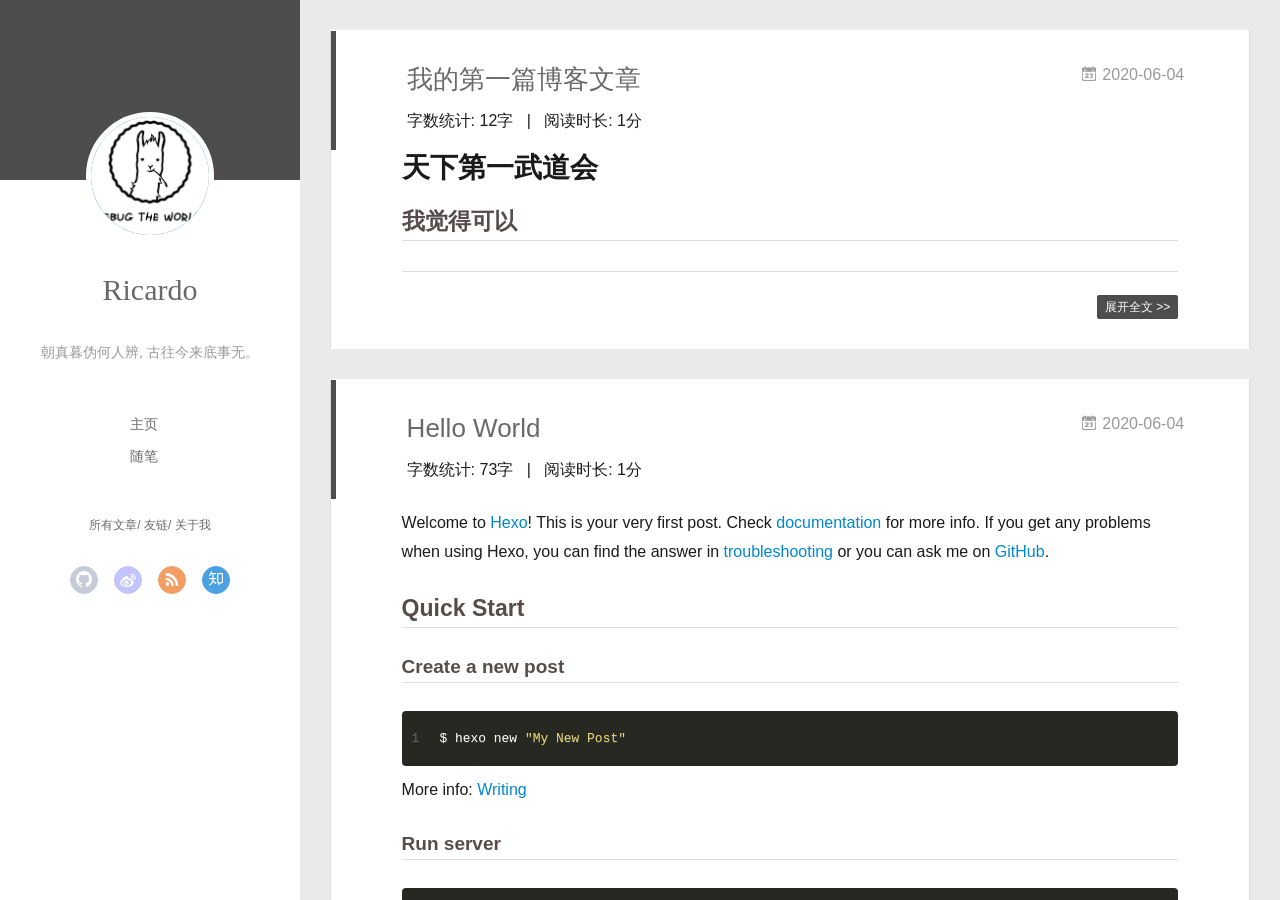
==== commit c01a06c2: "Site updated: 2020-06-05 12:08:13" ====
--- a/index.html
+++ b/index.html
@@ -6,20 +6,21 @@
   <meta name="renderer" content="webkit">
   <meta http-equiv="X-UA-Compatible" content="IE=edge" >
   <link rel="dns-prefetch" href="http://yoursite.com">
-  <title>Hexo</title>
+  <title>自闭少年羊驼のBLOG</title>
   <meta name="viewport" content="width=device-width, initial-scale=1, maximum-scale=1">
   <meta property="og:type" content="website">
-<meta property="og:title" content="Hexo">
+<meta property="og:title" content="自闭少年羊驼のBLOG">
 <meta property="og:url" content="http://yoursite.com/index.html">
-<meta property="og:site_name" content="Hexo">
-<meta property="og:locale" content="en_US">
-<meta property="article:author" content="John Doe">
+<meta property="og:site_name" content="自闭少年羊驼のBLOG">
+<meta property="og:locale" content="zh_CN">
+<meta property="article:author" content="Ricardo">
+<meta property="article:tag" content="编程 算法 摸鱼">
 <meta name="twitter:card" content="summary">
   
-    <link rel="alternative" href="/atom.xml" title="Hexo" type="application/atom+xml">
-  
-  
-    <link rel="icon" href="/favicon.png">
+    <link rel="alternative" href="/atom.xml" title="自闭少年羊驼のBLOG" type="application/atom+xml">
+  
+  
+    <link rel="icon" href="/assets/img/head.jpg">
   
   <link rel="stylesheet" type="text/css" href="/./main.0cf68a.css">
   <style type="text/css">
@@ -43,11 +44,13 @@
 <div class="intrude-less">
 	<header id="header" class="inner">
 		<a href="/" class="profilepic">
-			<img src="" class="js-avatar">
+			<img src="/assets/img/head.jpg" class="js-avatar">
 		</a>
 		<hgroup>
-		  <h1 class="header-author"><a href="/">John Doe</a></h1>
+		  <h1 class="header-author"><a href="/">Ricardo</a></h1>
 		</hgroup>
+		
+		<p class="header-subtitle">朝真暮伪何人辨, 古往今来底事无。</p>
 		
 
 		<nav class="header-menu">
@@ -87,6 +90,10 @@
 		        
 			</div>
 		</nav>
+		
+    		<div style="position:absolute; bottom:120px left:auto; width:85%">
+        			<iframe frameborder="no" border="0" marginwidth="0" marginheight="0" width=330 height=86 src="//music.163.com/outchain/player?type=2&id=406475394&auto=1&height=66"></iframe>
+   			 </div>
 	</header>		
 </div>
 
@@ -101,11 +108,13 @@
 	<div class="intrude-less">
 		<header id="header" class="inner">
 			<div class="profilepic">
-				<img src="" class="js-avatar">
+				<img src="/assets/img/head.jpg" class="js-avatar">
 			</div>
 			<hgroup>
-			  <h1 class="header-author js-header-author">John Doe</h1>
+			  <h1 class="header-author js-header-author">Ricardo</h1>
 			</hgroup>
+			
+			<p class="header-subtitle"><i class="icon icon-quo-left"></i>朝真暮伪何人辨, 古往今来底事无。<i class="icon icon-quo-right"></i></p>
 			
 			
 			
@@ -167,8 +176,33 @@
         <a href="/2020/06/04/%E6%88%91%E7%9A%84%E7%AC%AC%E4%B8%80%E7%AF%87%E5%8D%9A%E5%AE%A2%E6%96%87%E7%AB%A0/" class="archive-article-date">
   	<time datetime="2020-06-04T09:34:56.000Z" itemprop="datePublished"><i class="icon-calendar icon"></i>2020-06-04</time>
 </a>
+        <!-- 需要添加的位置 -->
+        <!-- 开始添加字数统计-->
+        
+          <div style="margin-top:10px;">
+    <span class="post-time">
+      <span class="post-meta-item-icon">
+        <i class="fa fa-keyboard-o"></i>
+        <span class="post-meta-item-text">  字数统计: </span>
+        <span class="post-count">12字</span>
+      </span>
+    </span>
+
+    <span class="post-time">
+      &nbsp; | &nbsp;
+      <span class="post-meta-item-icon">
+        <i class="fa fa-hourglass-half"></i>
+        <span class="post-meta-item-text">  阅读时长: </span>
+        <span class="post-count">1分</span>
+      </span>
+    </span>
+</div>
+          
+        <!-- 添加完成 -->
+
         
       </header>
+
     
     <div class="article-entry" itemprop="articleBody">
       
@@ -177,6 +211,8 @@
 
       
     </div>
+     
+
     <div class="article-info article-info-index">
       
       
@@ -213,6 +249,7 @@
 
 
 
+
   
     <article id="post-hello-world" class="article article-type-post  article-index" itemscope itemprop="blogPost">
   <div class="article-inner">
@@ -229,8 +266,33 @@
         <a href="/2020/06/04/hello-world/" class="archive-article-date">
   	<time datetime="2020-06-04T09:26:59.121Z" itemprop="datePublished"><i class="icon-calendar icon"></i>2020-06-04</time>
 </a>
+        <!-- 需要添加的位置 -->
+        <!-- 开始添加字数统计-->
+        
+          <div style="margin-top:10px;">
+    <span class="post-time">
+      <span class="post-meta-item-icon">
+        <i class="fa fa-keyboard-o"></i>
+        <span class="post-meta-item-text">  字数统计: </span>
+        <span class="post-count">73字</span>
+      </span>
+    </span>
+
+    <span class="post-time">
+      &nbsp; | &nbsp;
+      <span class="post-meta-item-icon">
+        <i class="fa fa-hourglass-half"></i>
+        <span class="post-meta-item-text">  阅读时长: </span>
+        <span class="post-count">1分</span>
+      </span>
+    </span>
+</div>
+          
+        <!-- 添加完成 -->
+
         
       </header>
+
     
     <div class="article-entry" itemprop="articleBody">
       
@@ -252,6 +314,8 @@
 
       
     </div>
+     
+
     <div class="article-info article-info-index">
       
       
@@ -288,6 +352,7 @@
 
 
 
+
   
   
 
@@ -299,7 +364,7 @@
   <div class="outer">
     <div id="footer-info">
     	<div class="footer-left">
-    		&copy; 2020 John Doe
+    		&copy; 2020 Ricardo
     	</div>
       	<div class="footer-right">
       		<a href="http://hexo.io/" target="_blank">Hexo</a>  Theme <a href="https://github.com/litten/hexo-theme-yilia" target="_blank">Yilia</a> by Litten
@@ -307,6 +372,8 @@
     </div>
   </div>
 </footer>
+
+
     </div>
     <script>
 	var yiliaConfig = {
@@ -331,6 +398,10 @@
 return o(i(t),arguments.length<2?void 0:u(arguments[1]))}})},function(t,n,r){var e=r(54),i=r(2),o=e.get,u=e.key;e.exp({getOwnMetadata:function(t,n){return o(t,i(n),arguments.length<3?void 0:u(arguments[2]))}})},function(t,n,r){var e=r(54),i=r(2),o=r(32),u=e.has,c=e.key,f=function(t,n,r){if(u(t,n,r))return!0;var e=o(n);return null!==e&&f(t,e,r)};e.exp({hasMetadata:function(t,n){return f(t,i(n),arguments.length<3?void 0:c(arguments[2]))}})},function(t,n,r){var e=r(54),i=r(2),o=e.has,u=e.key;e.exp({hasOwnMetadata:function(t,n){return o(t,i(n),arguments.length<3?void 0:u(arguments[2]))}})},function(t,n,r){var e=r(54),i=r(2),o=r(26),u=e.key,c=e.set;e.exp({metadata:function(t,n){return function(r,e){c(t,n,(void 0!==e?i:o)(r),u(e))}}})},function(t,n,r){var e=r(1);e(e.P+e.R,"Set",{toJSON:r(165)("Set")})},function(t,n,r){"use strict";var e=r(1),i=r(147)(!0);e(e.P,"String",{at:function(t){return i(this,t)}})},function(t,n,r){"use strict";var e=r(1),i=r(46),o=r(16),u=r(122),c=r(120),f=RegExp.prototype,a=function(t,n){this._r=t,this._s=n};r(139)(a,"RegExp String",function(){var t=this._r.exec(this._s);return{value:t,done:null===t}}),e(e.P,"String",{matchAll:function(t){if(i(this),!u(t))throw TypeError(t+" is not a regexp!");var n=String(this),r="flags"in f?String(t.flags):c.call(t),e=new RegExp(t.source,~r.indexOf("g")?r:"g"+r);return e.lastIndex=o(t.lastIndex),new a(e,n)}})},function(t,n,r){"use strict";var e=r(1),i=r(181);e(e.P,"String",{padEnd:function(t){return i(this,t,arguments.length>1?arguments[1]:void 0,!1)}})},function(t,n,r){"use strict";var e=r(1),i=r(181);e(e.P,"String",{padStart:function(t){return i(this,t,arguments.length>1?arguments[1]:void 0,!0)}})},function(t,n,r){"use strict";r(82)("trimLeft",function(t){return function(){return t(this,1)}},"trimStart")},function(t,n,r){"use strict";r(82)("trimRight",function(t){return function(){return t(this,2)}},"trimEnd")},function(t,n,r){r(153)("asyncIterator")},function(t,n,r){r(153)("observable")},function(t,n,r){var e=r(1);e(e.S,"System",{global:r(3)})},function(t,n,r){for(var e=r(155),i=r(28),o=r(3),u=r(27),c=r(80),f=r(7),a=f("iterator"),s=f("toStringTag"),l=c.Array,h=["NodeList","DOMTokenList","MediaList","StyleSheetList","CSSRuleList"],v=0;v<5;v++){var p,d=h[v],y=o[d],g=y&&y.prototype;if(g){g[a]||u(g,a,l),g[s]||u(g,s,d),c[d]=l;for(p in e)g[p]||i(g,p,e[p],!0)}}},function(t,n,r){var e=r(1),i=r(151);e(e.G+e.B,{setImmediate:i.set,clearImmediate:i.clear})},function(t,n,r){var e=r(3),i=r(1),o=r(121),u=r(207),c=e.navigator,f=!!c&&/MSIE .\./.test(c.userAgent),a=function(t){return f?function(n,r){return t(o(u,[].slice.call(arguments,2),"function"==typeof n?n:Function(n)),r)}:t};i(i.G+i.B+i.F*f,{setTimeout:a(e.setTimeout),setInterval:a(e.setInterval)})},function(t,n,r){r(330),r(269),r(271),r(270),r(273),r(275),r(280),r(274),r(272),r(282),r(281),r(277),r(278),r(276),r(268),r(279),r(283),r(284),r(236),r(238),r(237),r(286),r(285),r(256),r(266),r(267),r(257),r(258),r(259),r(260),r(261),r(262),r(263),r(264),r(265),r(239),r(240),r(241),r(242),r(243),r(244),r(245),r(246),r(247),r(248),r(249),r(250),r(251),r(252),r(253),r(254),r(255),r(317),r(322),r(329),r(320),r(312),r(313),r(318),r(323),r(325),r(308),r(309),r(310),r(311),r(314),r(315),r(316),r(319),r(321),r(324),r(326),r(327),r(328),r(231),r(233),r(232),r(235),r(234),r(220),r(218),r(224),r(221),r(227),r(229),r(217),r(223),r(214),r(228),r(212),r(226),r(225),r(219),r(222),r(211),r(213),r(216),r(215),r(230),r(155),r(302),r(307),r(184),r(303),r(304),r(305),r(306),r(287),r(183),r(185),r(186),r(342),r(331),r(332),r(337),r(340),r(341),r(335),r(338),r(336),r(339),r(333),r(334),r(288),r(289),r(290),r(291),r(292),r(295),r(293),r(294),r(296),r(297),r(298),r(299),r(301),r(300),r(343),r(369),r(372),r(371),r(373),r(374),r(370),r(375),r(376),r(354),r(357),r(353),r(351),r(352),r(355),r(356),r(346),r(368),r(377),r(345),r(347),r(349),r(348),r(350),r(359),r(360),r(362),r(361),r(364),r(363),r(365),r(366),r(367),r(344),r(358),r(380),r(379),r(378),t.exports=r(52)},function(t,n){function r(t,n){if("string"==typeof n)return t.insertAdjacentHTML("afterend",n);var r=t.nextSibling;return r?t.parentNode.insertBefore(n,r):t.parentNode.appendChild(n)}t.exports=r},,,,,,,,,function(t,n,r){(function(n,r){!function(n){"use strict";function e(t,n,r,e){var i=n&&n.prototype instanceof o?n:o,u=Object.create(i.prototype),c=new p(e||[]);return u._invoke=s(t,r,c),u}function i(t,n,r){try{return{type:"normal",arg:t.call(n,r)}}catch(t){return{type:"throw",arg:t}}}function o(){}function u(){}function c(){}function f(t){["next","throw","return"].forEach(function(n){t[n]=function(t){return this._invoke(n,t)}})}function a(t){function n(r,e,o,u){var c=i(t[r],t,e);if("throw"!==c.type){var f=c.arg,a=f.value;return a&&"object"==typeof a&&m.call(a,"__await")?Promise.resolve(a.__await).then(function(t){n("next",t,o,u)},function(t){n("throw",t,o,u)}):Promise.resolve(a).then(function(t){f.value=t,o(f)},u)}u(c.arg)}function e(t,r){function e(){return new Promise(function(e,i){n(t,r,e,i)})}return o=o?o.then(e,e):e()}"object"==typeof r&&r.domain&&(n=r.domain.bind(n));var o;this._invoke=e}function s(t,n,r){var e=P;return function(o,u){if(e===F)throw new Error("Generator is already running");if(e===M){if("throw"===o)throw u;return y()}for(r.method=o,r.arg=u;;){var c=r.delegate;if(c){var f=l(c,r);if(f){if(f===A)continue;return f}}if("next"===r.method)r.sent=r._sent=r.arg;else if("throw"===r.method){if(e===P)throw e=M,r.arg;r.dispatchException(r.arg)}else"return"===r.method&&r.abrupt("return",r.arg);e=F;var a=i(t,n,r);if("normal"===a.type){if(e=r.done?M:j,a.arg===A)continue;return{value:a.arg,done:r.done}}"throw"===a.type&&(e=M,r.method="throw",r.arg=a.arg)}}}function l(t,n){var r=t.iterator[n.method];if(r===g){if(n.delegate=null,"throw"===n.method){if(t.iterator.return&&(n.method="return",n.arg=g,l(t,n),"throw"===n.method))return A;n.method="throw",n.arg=new TypeError("The iterator does not provide a 'throw' method")}return A}var e=i(r,t.iterator,n.arg);if("throw"===e.type)return n.method="throw",n.arg=e.arg,n.delegate=null,A;var o=e.arg;return o?o.done?(n[t.resultName]=o.value,n.next=t.nextLoc,"return"!==n.method&&(n.method="next",n.arg=g),n.delegate=null,A):o:(n.method="throw",n.arg=new TypeError("iterator result is not an object"),n.delegate=null,A)}function h(t){var n={tryLoc:t[0]};1 in t&&(n.catchLoc=t[1]),2 in t&&(n.finallyLoc=t[2],n.afterLoc=t[3]),this.tryEntries.push(n)}function v(t){var n=t.completion||{};n.type="normal",delete n.arg,t.completion=n}function p(t){this.tryEntries=[{tryLoc:"root"}],t.forEach(h,this),this.reset(!0)}function d(t){if(t){var n=t[w];if(n)return n.call(t);if("function"==typeof t.next)return t;if(!isNaN(t.length)){var r=-1,e=function n(){for(;++r<t.length;)if(m.call(t,r))return n.value=t[r],n.done=!1,n;return n.value=g,n.done=!0,n};return e.next=e}}return{next:y}}function y(){return{value:g,done:!0}}var g,b=Object.prototype,m=b.hasOwnProperty,x="function"==typeof Symbol?Symbol:{},w=x.iterator||"@@iterator",S=x.asyncIterator||"@@asyncIterator",_=x.toStringTag||"@@toStringTag",O="object"==typeof t,E=n.regeneratorRuntime;if(E)return void(O&&(t.exports=E));E=n.regeneratorRuntime=O?t.exports:{},E.wrap=e;var P="suspendedStart",j="suspendedYield",F="executing",M="completed",A={},N={};N[w]=function(){return this};var T=Object.getPrototypeOf,I=T&&T(T(d([])));I&&I!==b&&m.call(I,w)&&(N=I);var k=c.prototype=o.prototype=Object.create(N);u.prototype=k.constructor=c,c.constructor=u,c[_]=u.displayName="GeneratorFunction",E.isGeneratorFunction=function(t){var n="function"==typeof t&&t.constructor;return!!n&&(n===u||"GeneratorFunction"===(n.displayName||n.name))},E.mark=function(t){return Object.setPrototypeOf?Object.setPrototypeOf(t,c):(t.__proto__=c,_ in t||(t[_]="GeneratorFunction")),t.prototype=Object.create(k),t},E.awrap=function(t){return{__await:t}},f(a.prototype),a.prototype[S]=function(){return this},E.AsyncIterator=a,E.async=function(t,n,r,i){var o=new a(e(t,n,r,i));return E.isGeneratorFunction(n)?o:o.next().then(function(t){return t.done?t.value:o.next()})},f(k),k[_]="Generator",k.toString=function(){return"[object Generator]"},E.keys=function(t){var n=[];for(var r in t)n.push(r);return n.reverse(),function r(){for(;n.length;){var e=n.pop();if(e in t)return r.value=e,r.done=!1,r}return r.done=!0,r}},E.values=d,p.prototype={constructor:p,reset:function(t){if(this.prev=0,this.next=0,this.sent=this._sent=g,this.done=!1,this.delegate=null,this.method="next",this.arg=g,this.tryEntries.forEach(v),!t)for(var n in this)"t"===n.charAt(0)&&m.call(this,n)&&!isNaN(+n.slice(1))&&(this[n]=g)},stop:function(){this.done=!0;var t=this.tryEntries[0],n=t.completion;if("throw"===n.type)throw n.arg;return this.rval},dispatchException:function(t){function n(n,e){return o.type="throw",o.arg=t,r.next=n,e&&(r.method="next",r.arg=g),!!e}if(this.done)throw t;for(var r=this,e=this.tryEntries.length-1;e>=0;--e){var i=this.tryEntries[e],o=i.completion;if("root"===i.tryLoc)return n("end");if(i.tryLoc<=this.prev){var u=m.call(i,"catchLoc"),c=m.call(i,"finallyLoc");if(u&&c){if(this.prev<i.catchLoc)return n(i.catchLoc,!0);if(this.prev<i.finallyLoc)return n(i.finallyLoc)}else if(u){if(this.prev<i.catchLoc)return n(i.catchLoc,!0)}else{if(!c)throw new Error("try statement without catch or finally");if(this.prev<i.finallyLoc)return n(i.finallyLoc)}}}},abrupt:function(t,n){for(var r=this.tryEntries.length-1;r>=0;--r){var e=this.tryEntries[r];if(e.tryLoc<=this.prev&&m.call(e,"finallyLoc")&&this.prev<e.finallyLoc){var i=e;break}}i&&("break"===t||"continue"===t)&&i.tryLoc<=n&&n<=i.finallyLoc&&(i=null);var o=i?i.completion:{};return o.type=t,o.arg=n,i?(this.method="next",this.next=i.finallyLoc,A):this.complete(o)},complete:function(t,n){if("throw"===t.type)throw t.arg;return"break"===t.type||"continue"===t.type?this.next=t.arg:"return"===t.type?(this.rval=this.arg=t.arg,this.method="return",this.next="end"):"normal"===t.type&&n&&(this.next=n),A},finish:function(t){for(var n=this.tryEntries.length-1;n>=0;--n){var r=this.tryEntries[n];if(r.finallyLoc===t)return this.complete(r.completion,r.afterLoc),v(r),A}},catch:function(t){for(var n=this.tryEntries.length-1;n>=0;--n){var r=this.tryEntries[n];if(r.tryLoc===t){var e=r.completion;if("throw"===e.type){var i=e.arg;v(r)}return i}}throw new Error("illegal catch attempt")},delegateYield:function(t,n,r){return this.delegate={iterator:d(t),resultName:n,nextLoc:r},"next"===this.method&&(this.arg=g),A}}}("object"==typeof n?n:"object"==typeof window?window:"object"==typeof self?self:this)}).call(n,function(){return this}(),r(158))}])</script><script src="/./main.0cf68a.js"></script><script>!function(){!function(e){var t=document.createElement("script");document.getElementsByTagName("body")[0].appendChild(t),t.setAttribute("src",e)}("/slider.e37972.js")}()</script>
 
 
+
+</script>
+<script type="text/javascript" src="/./love.js">
+</script>
     
 <div class="tools-col" q-class="show:isShow,hide:isShow|isFalse" q-on="click:stop(e)">
   <div class="tools-nav header-menu">
